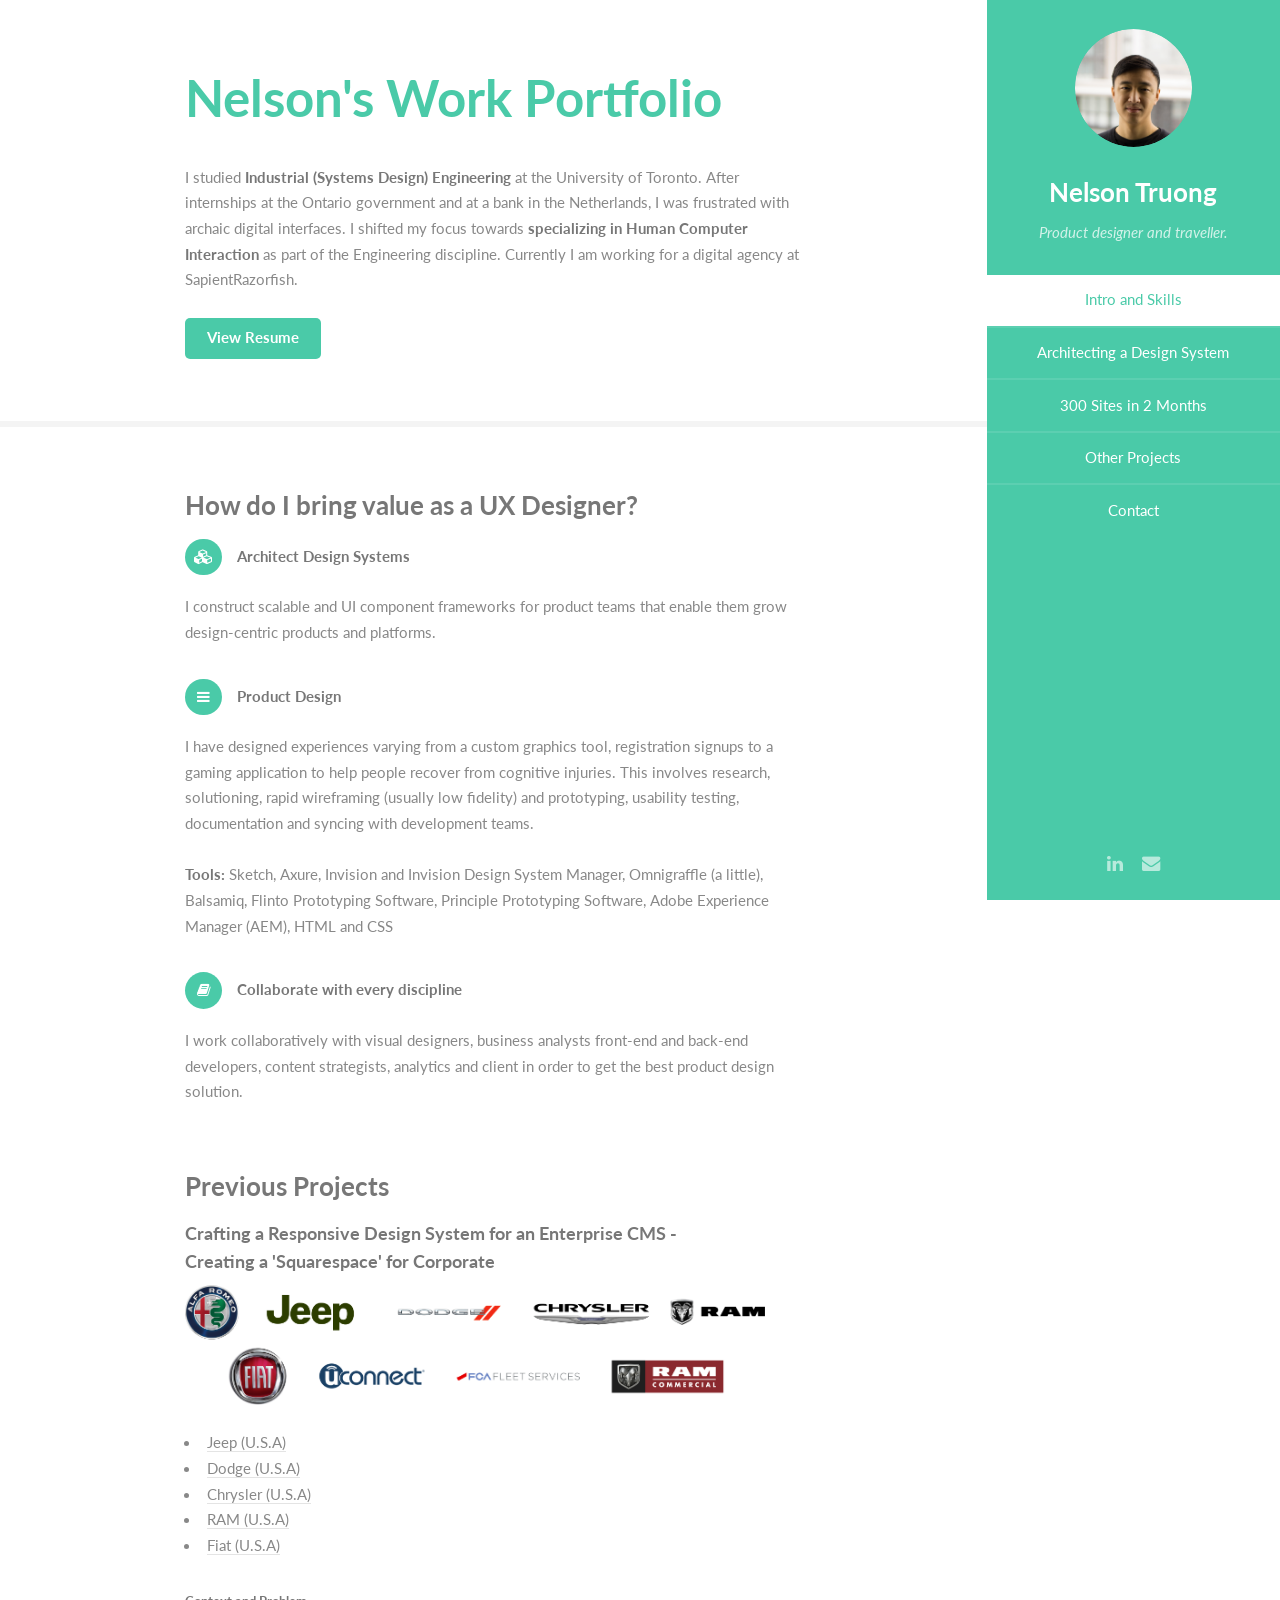
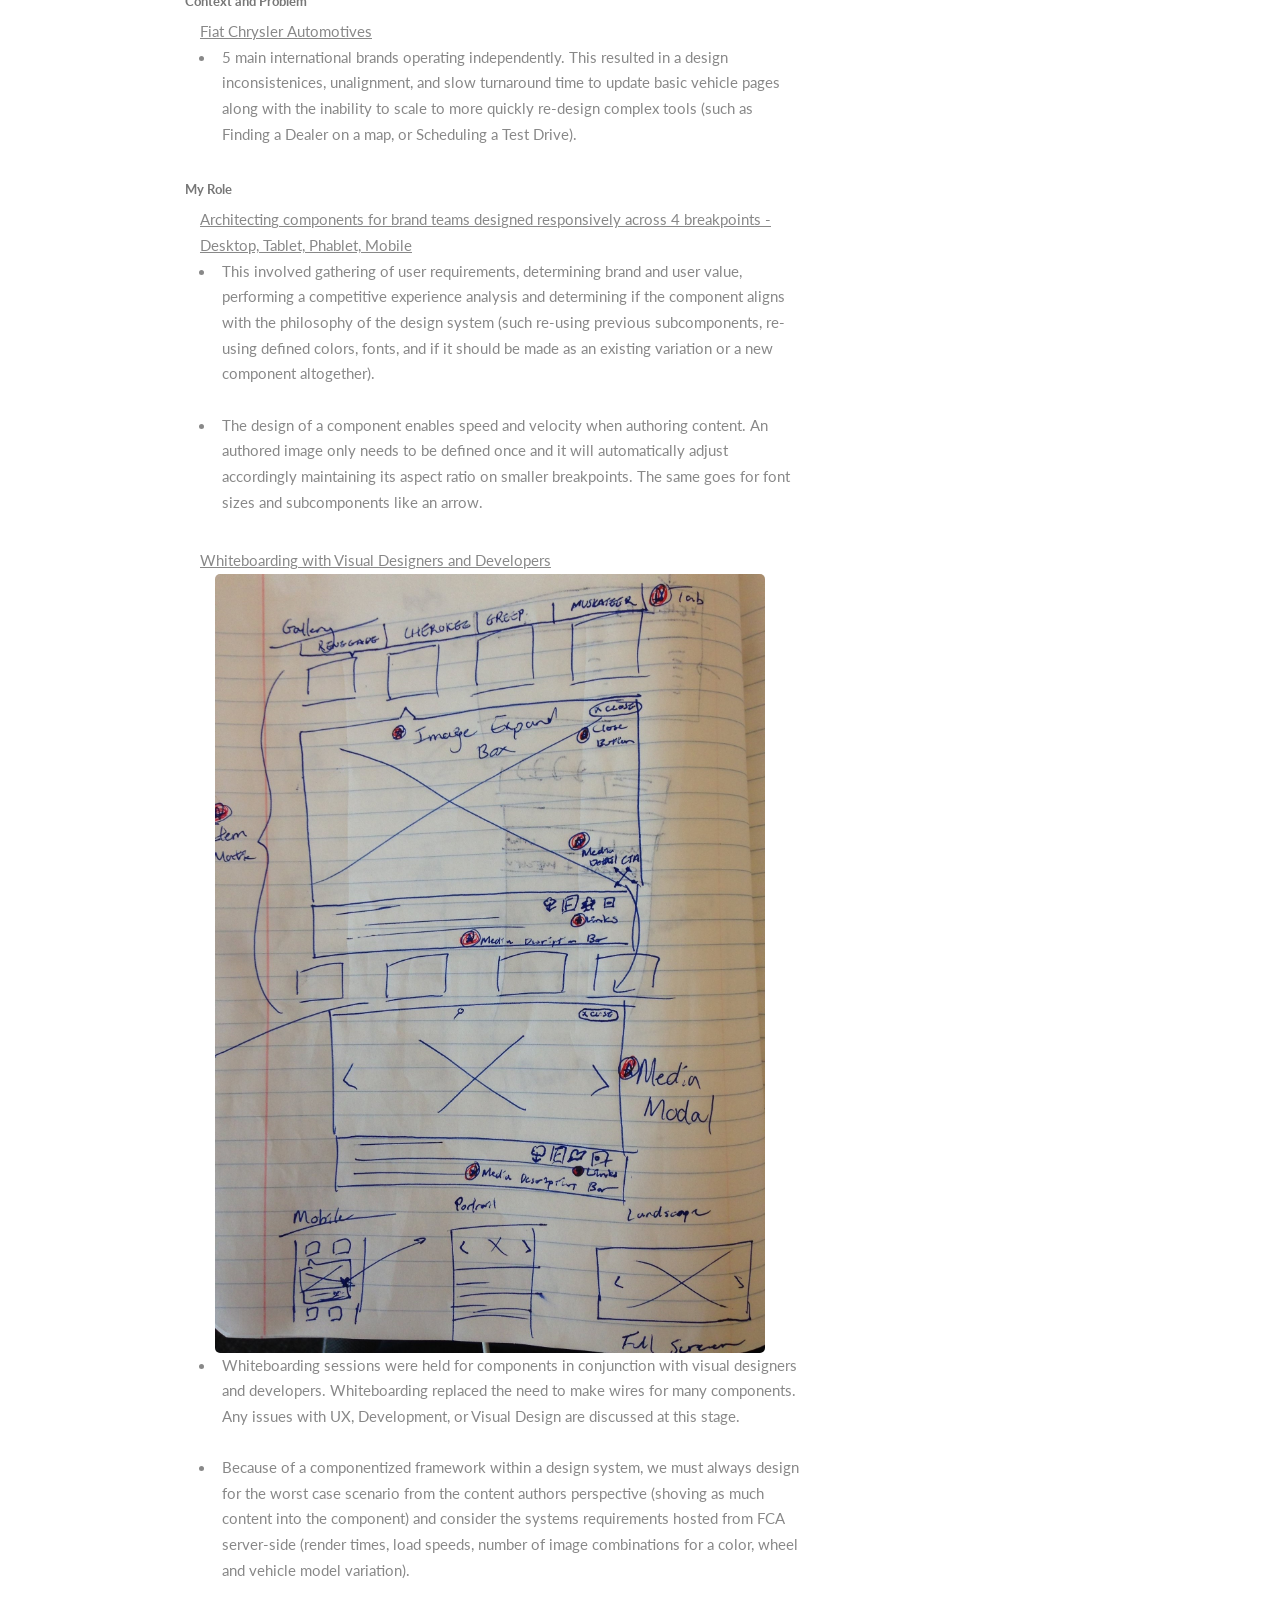
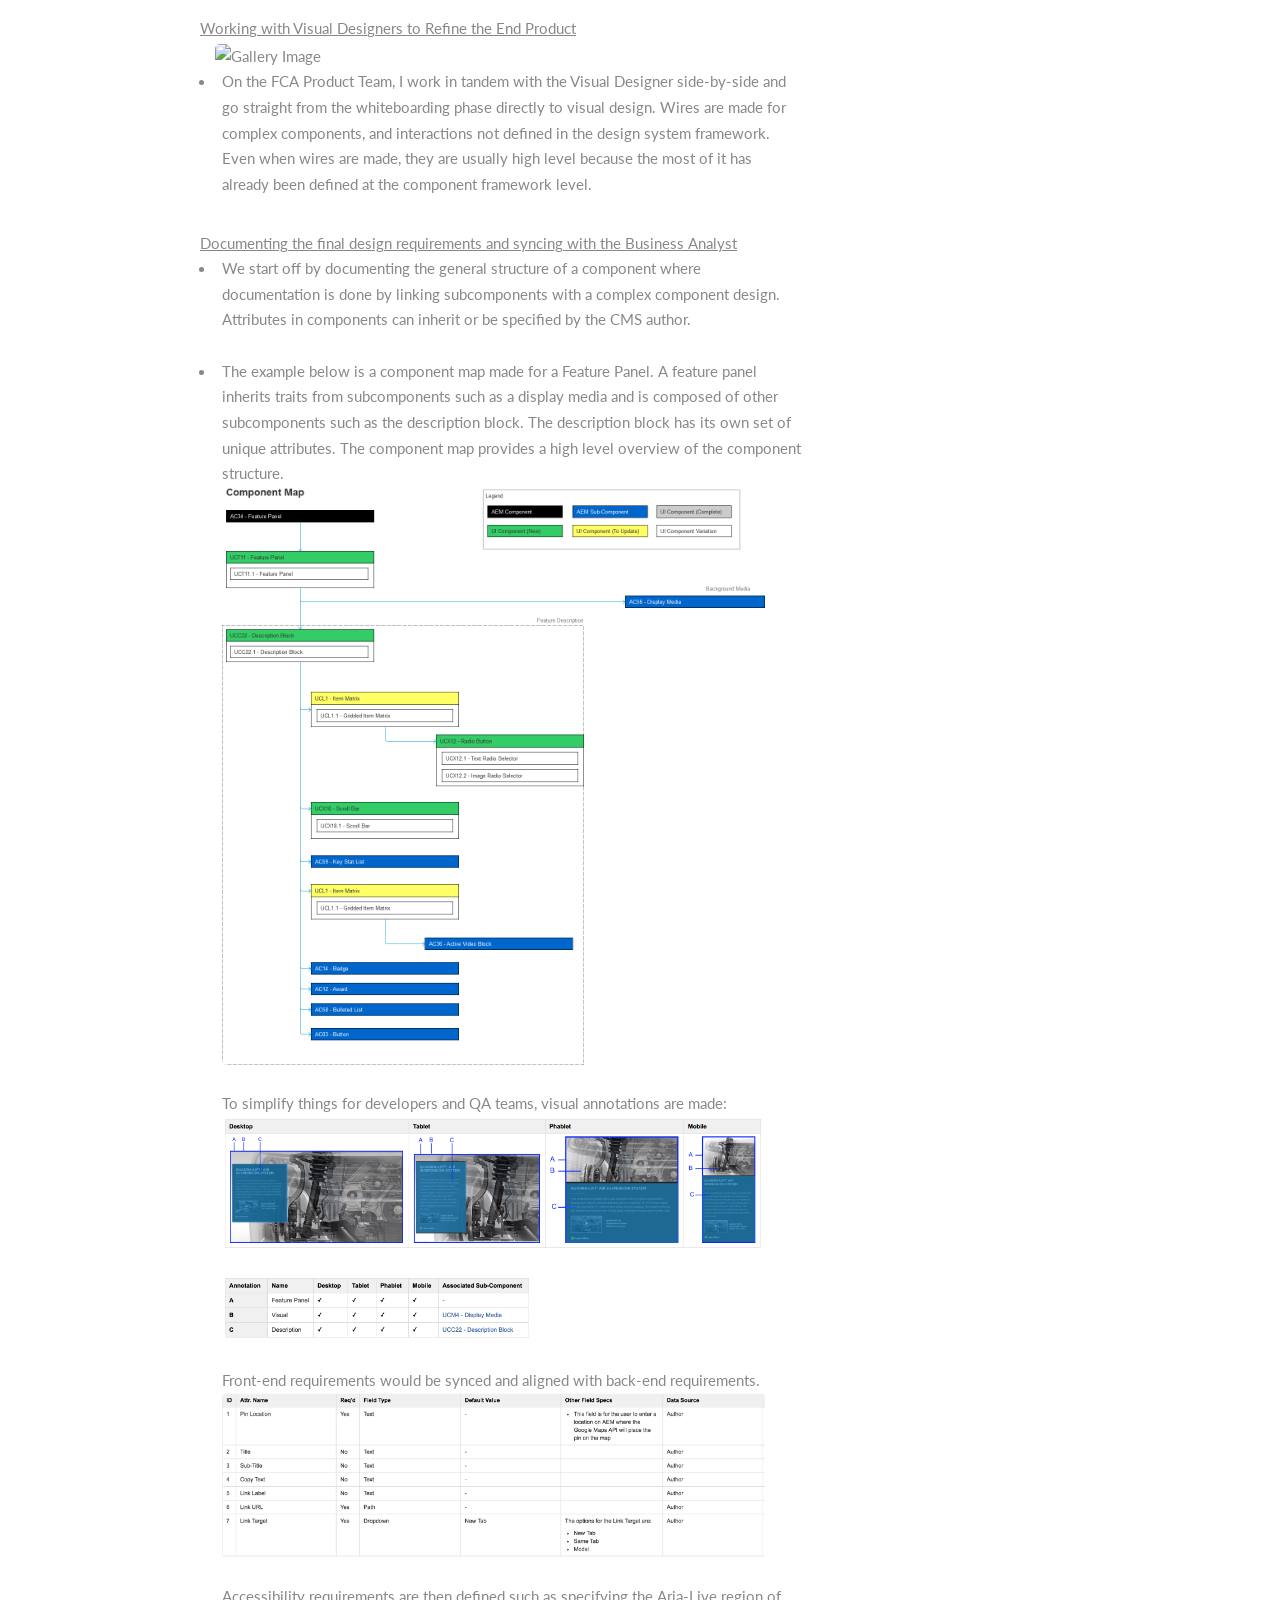
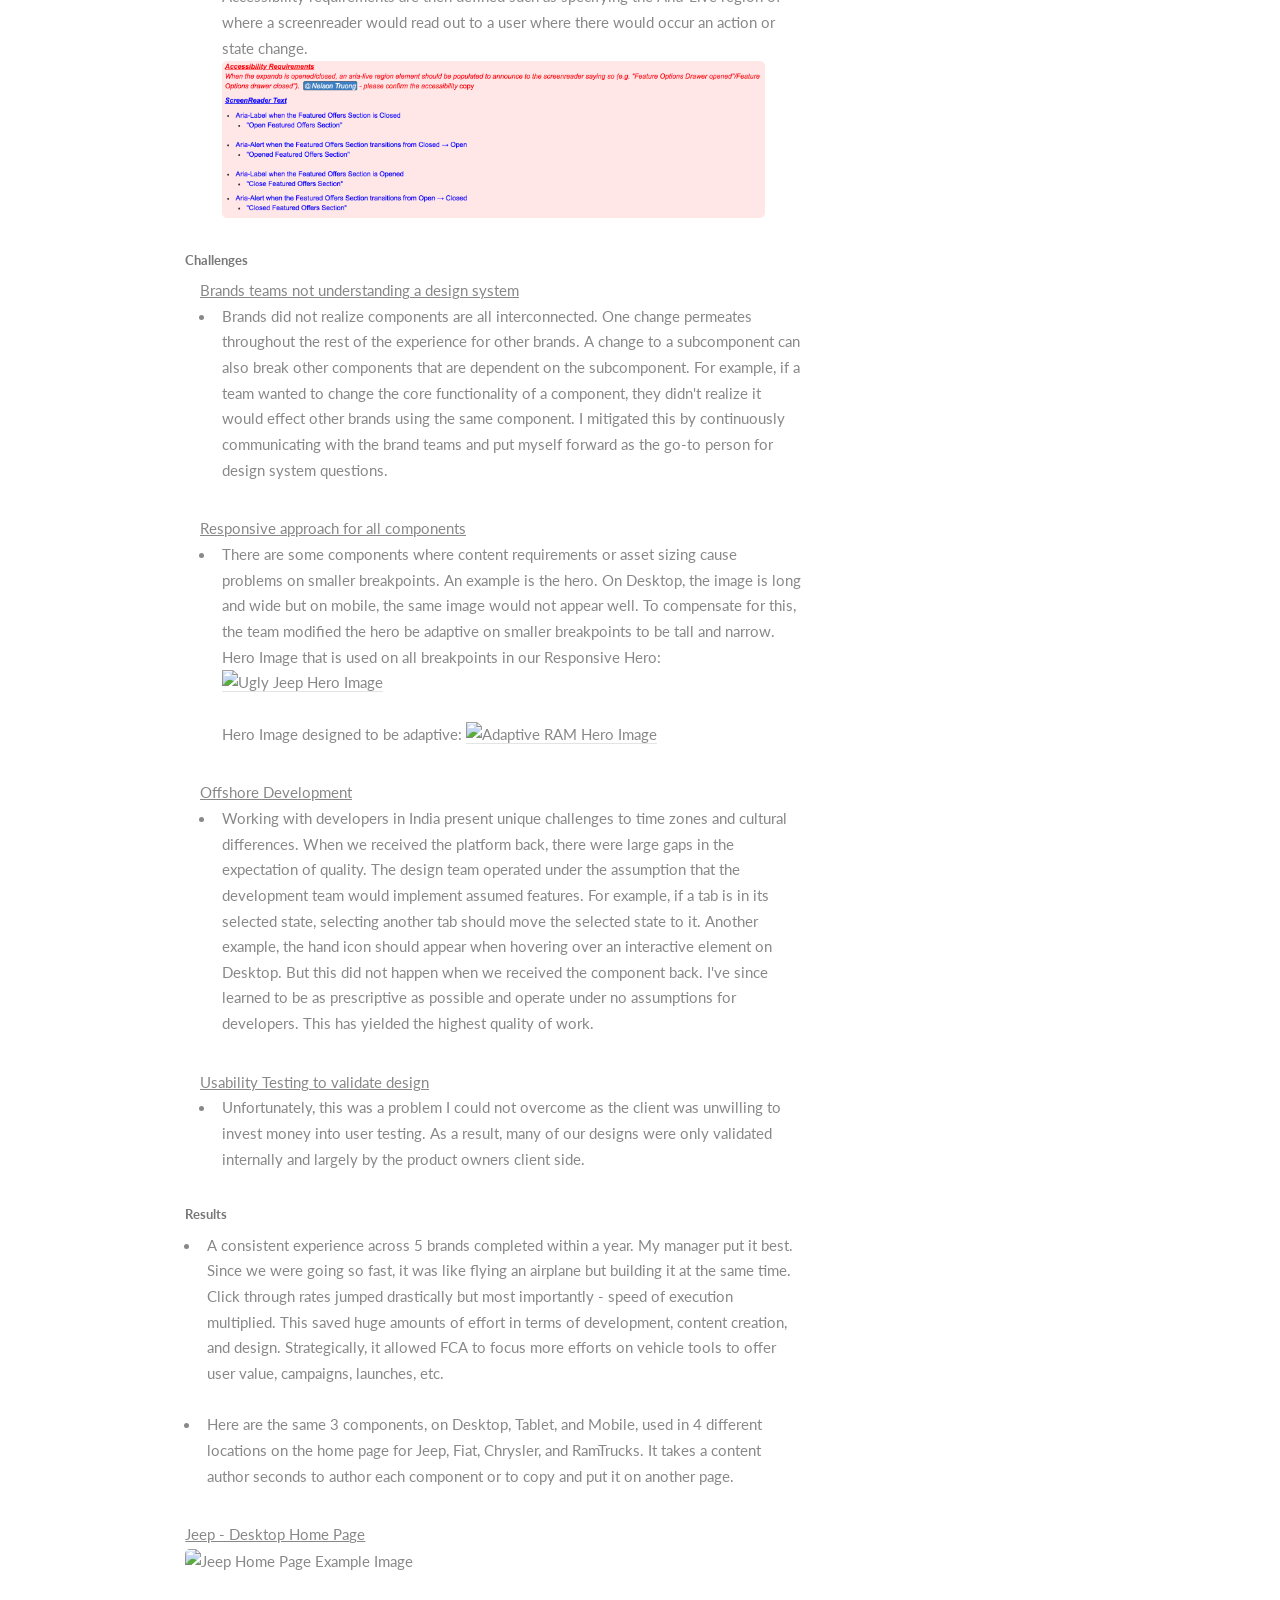
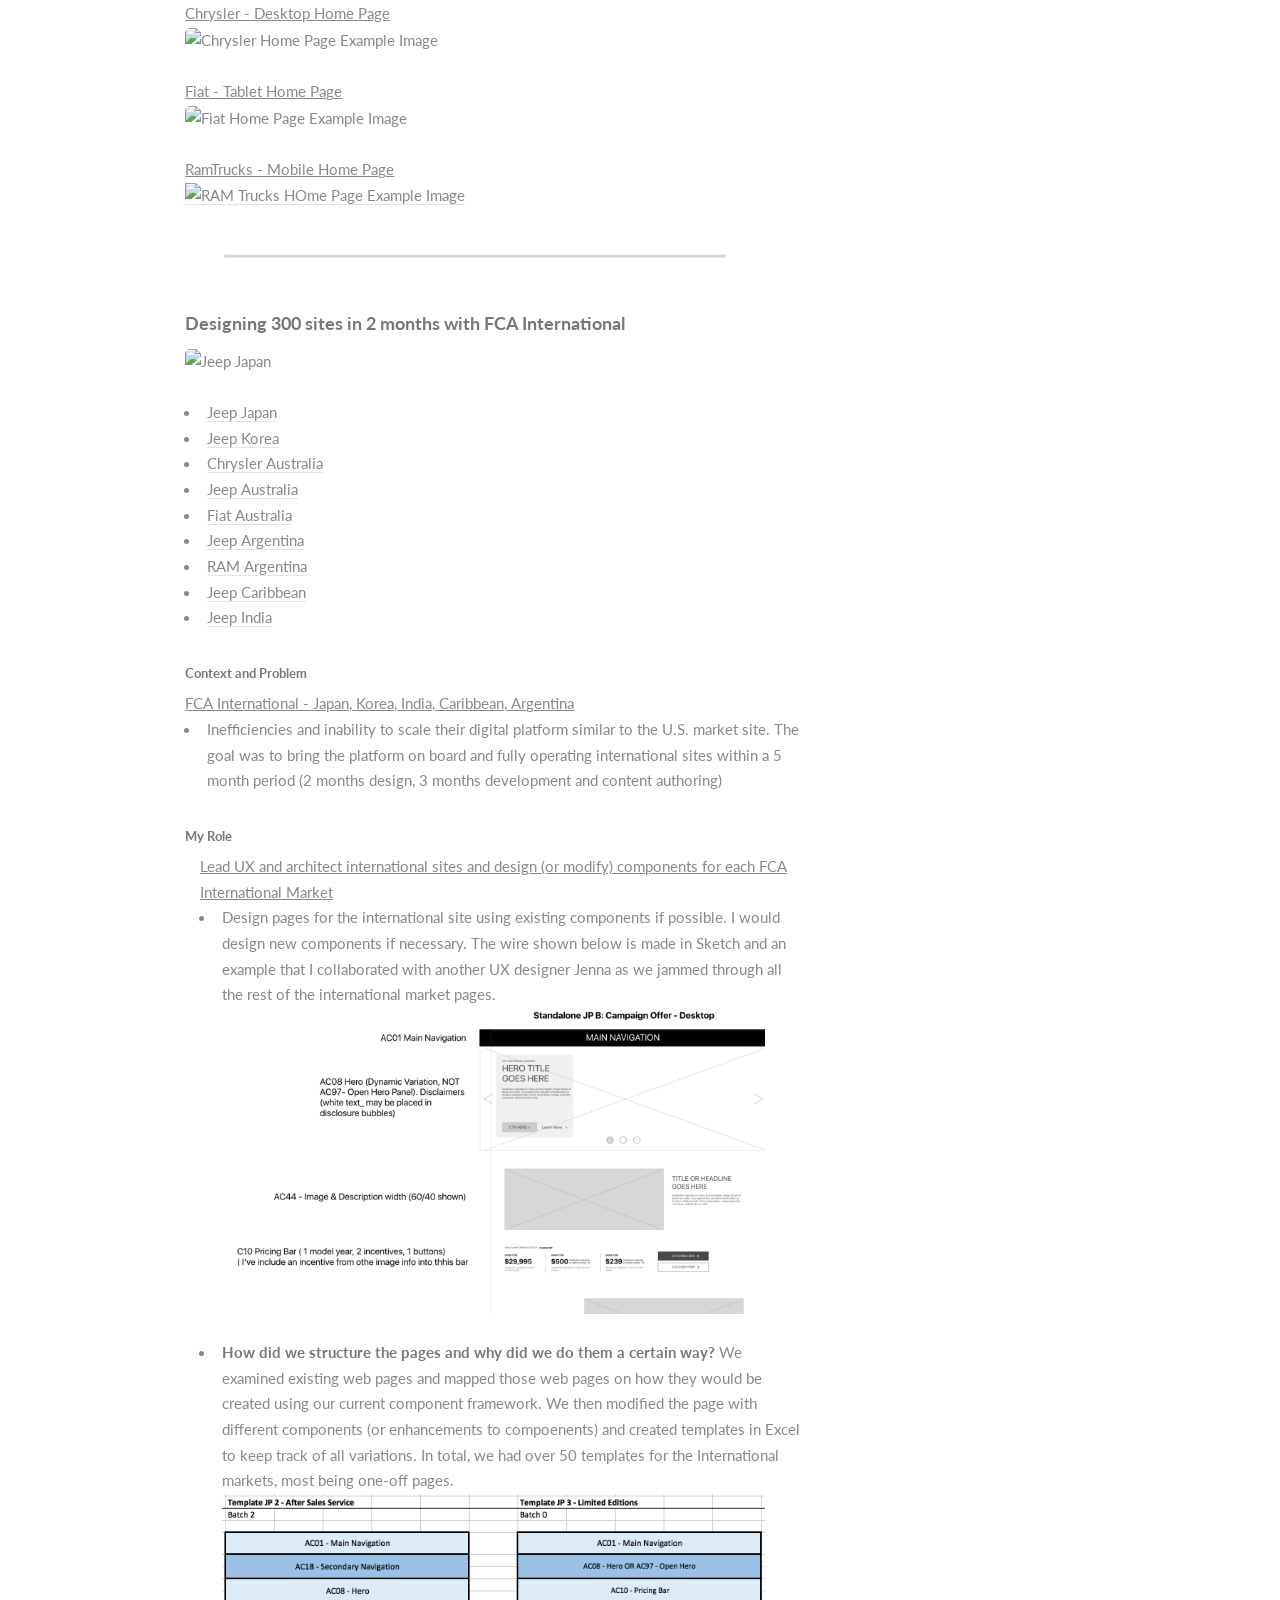
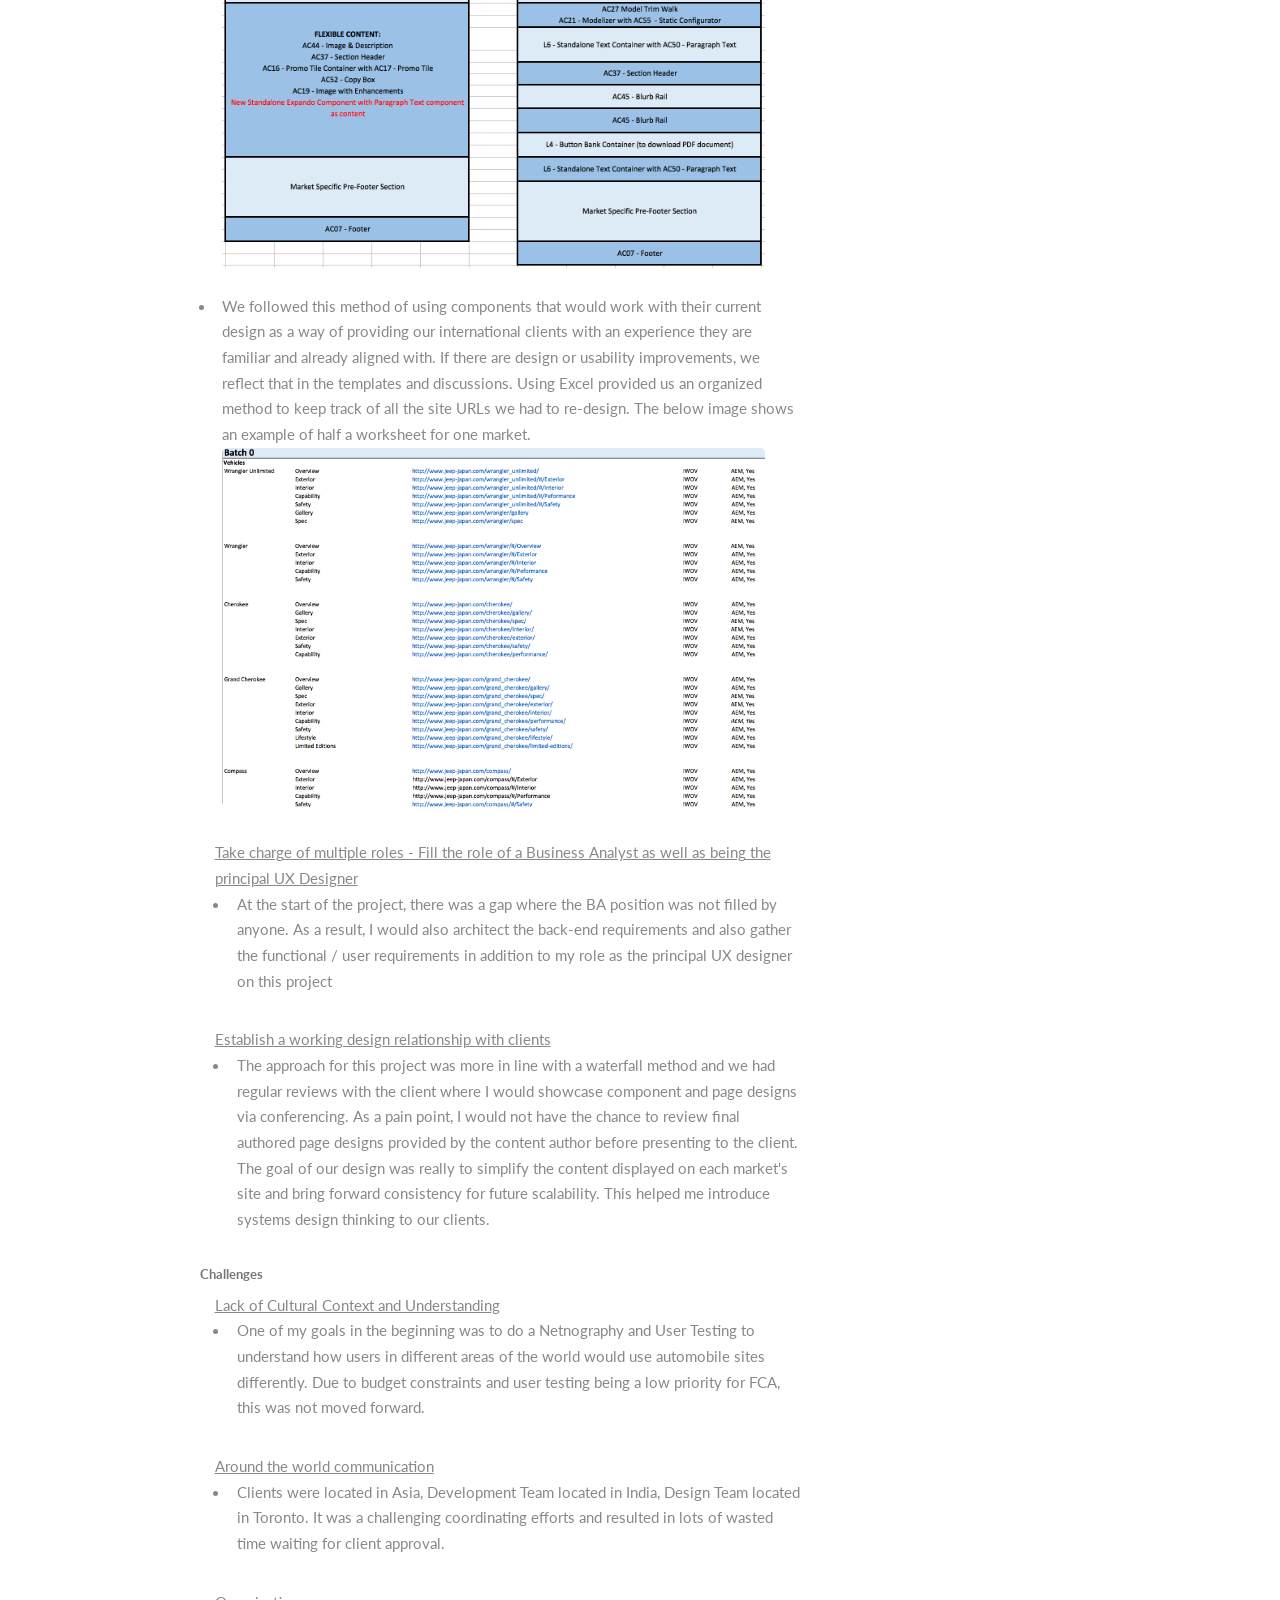
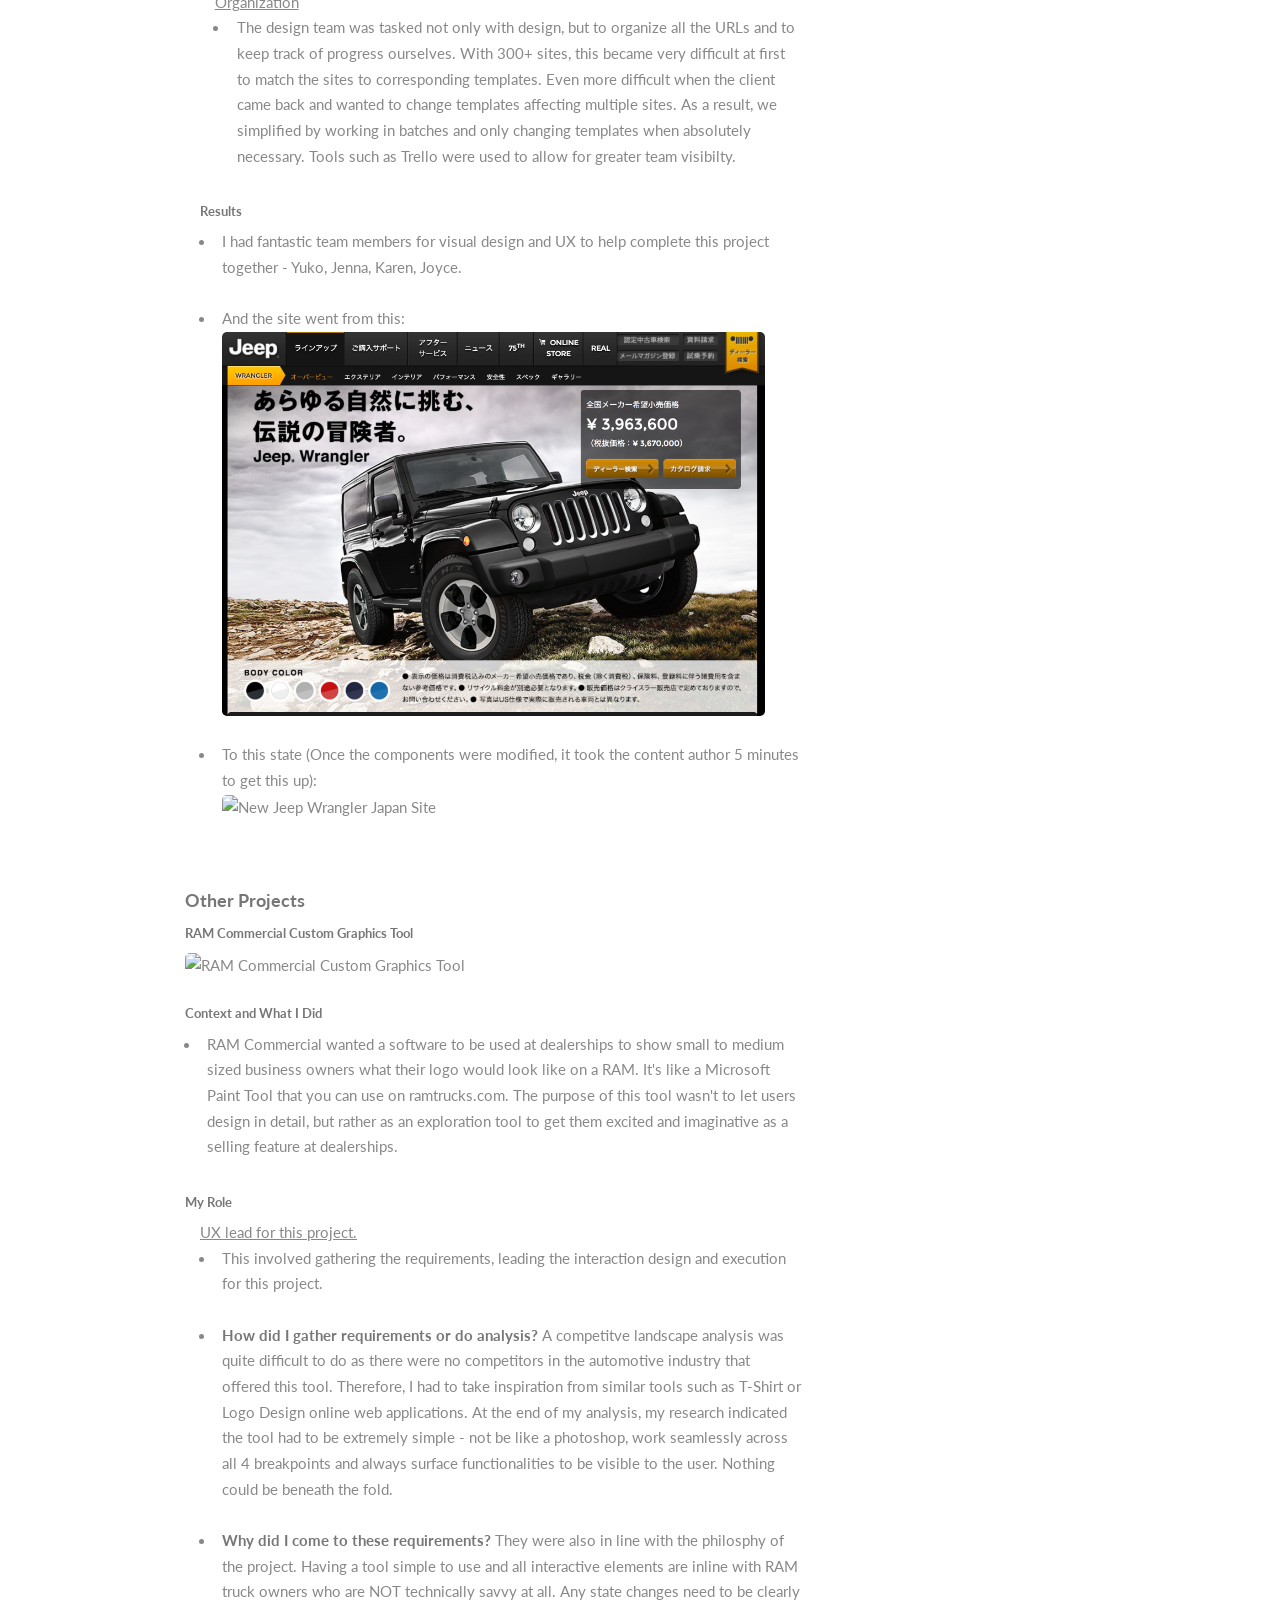
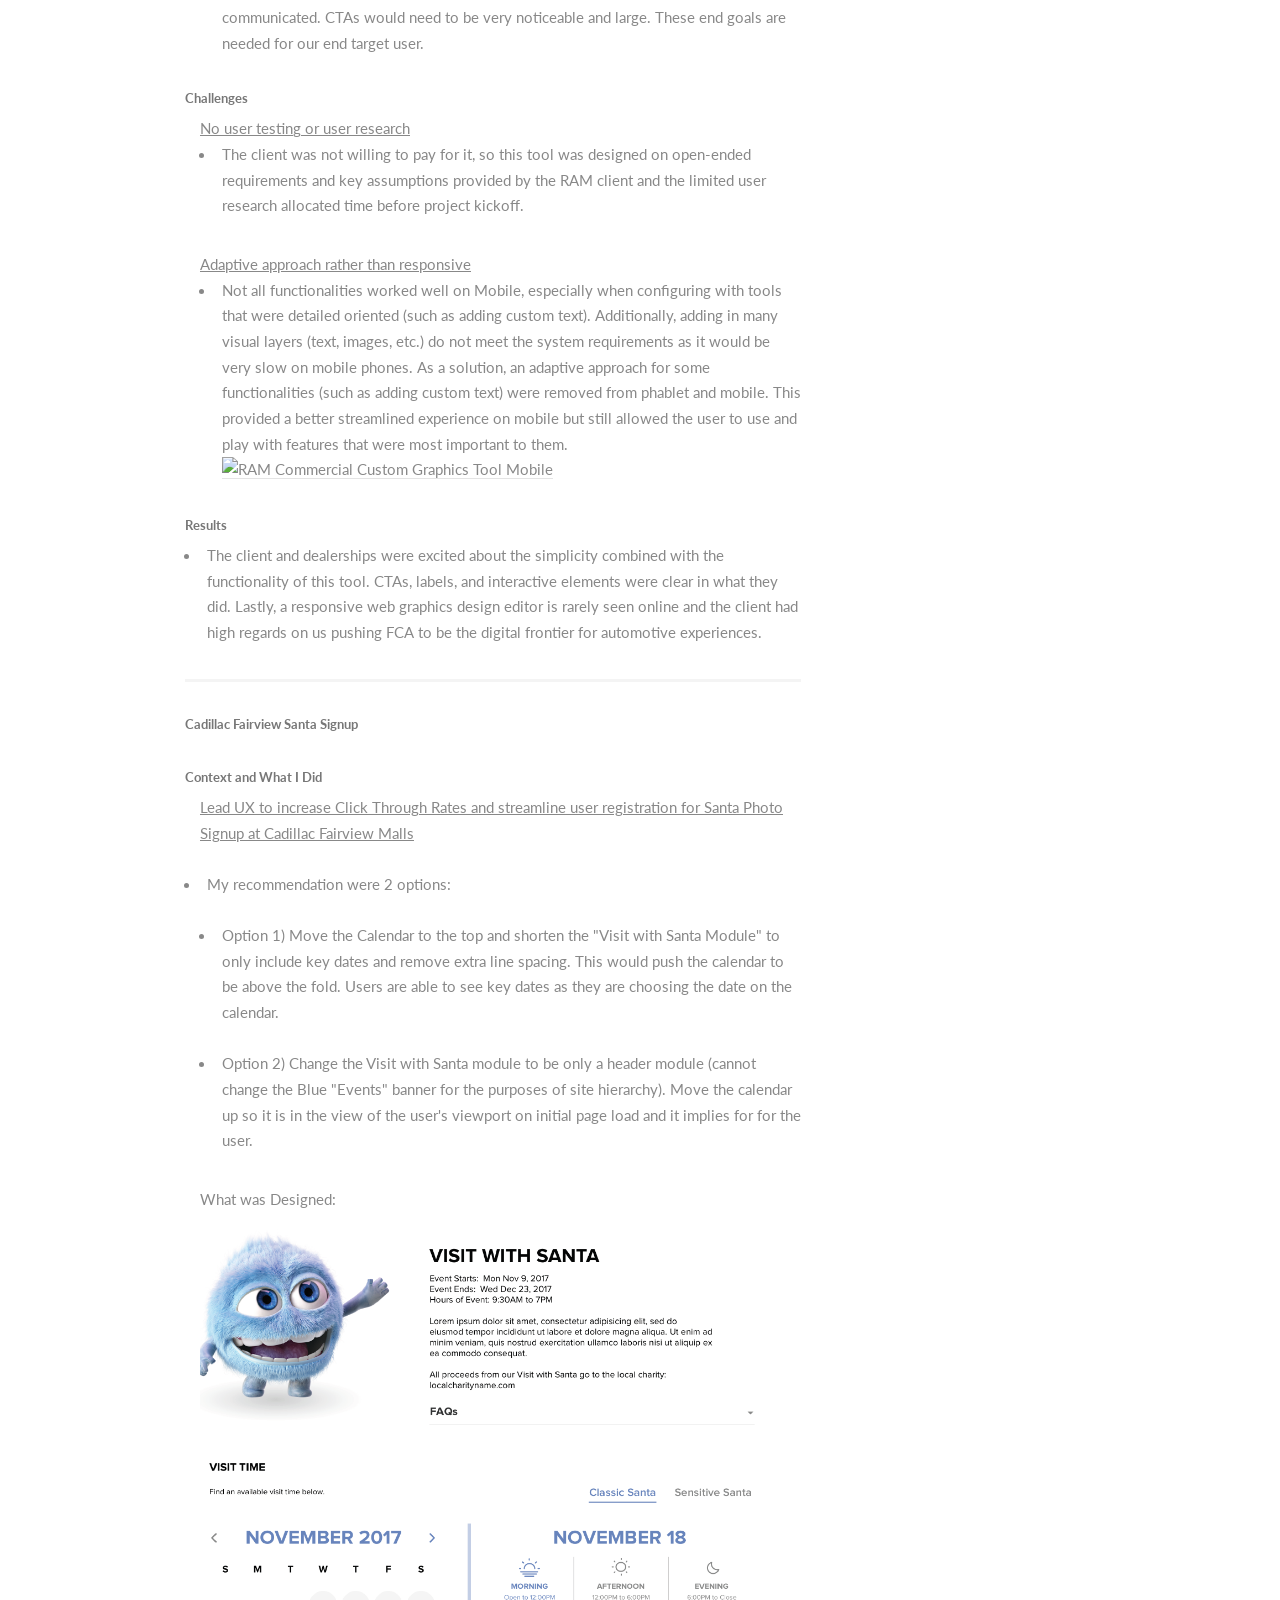
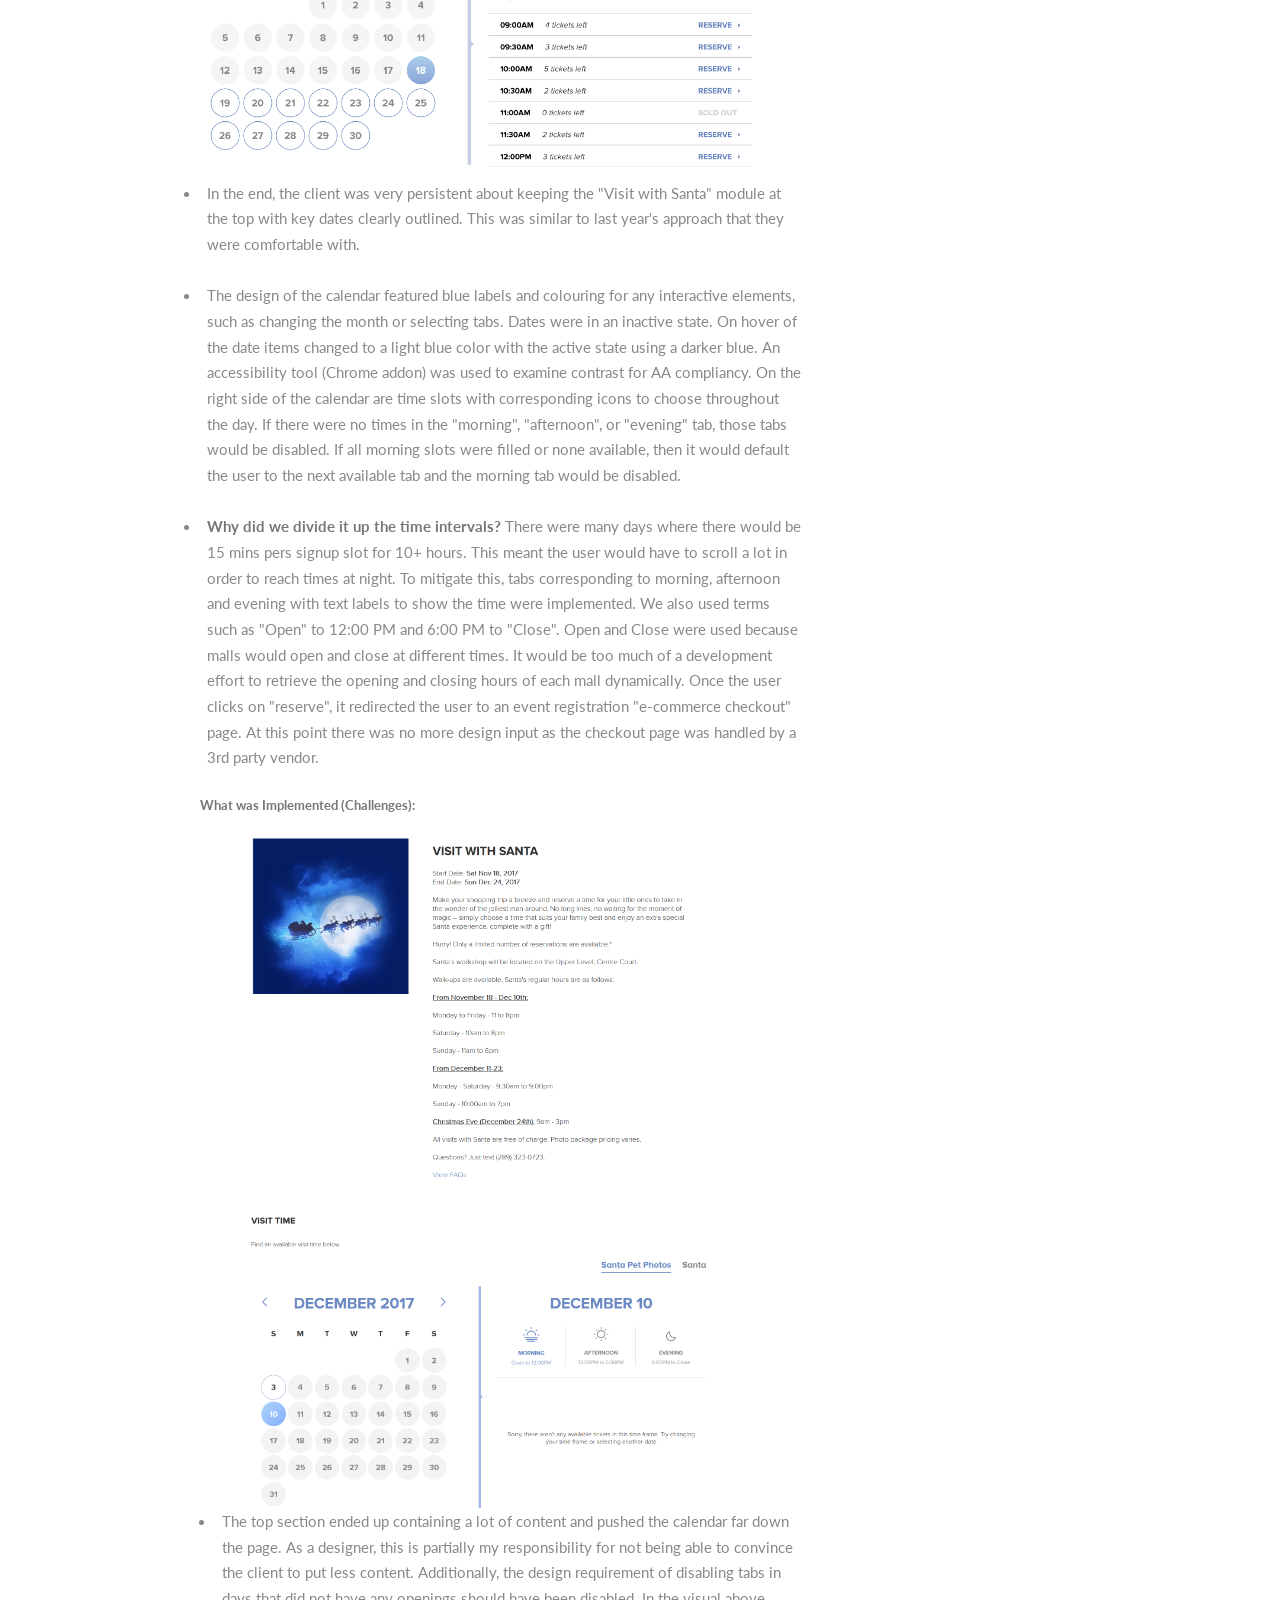
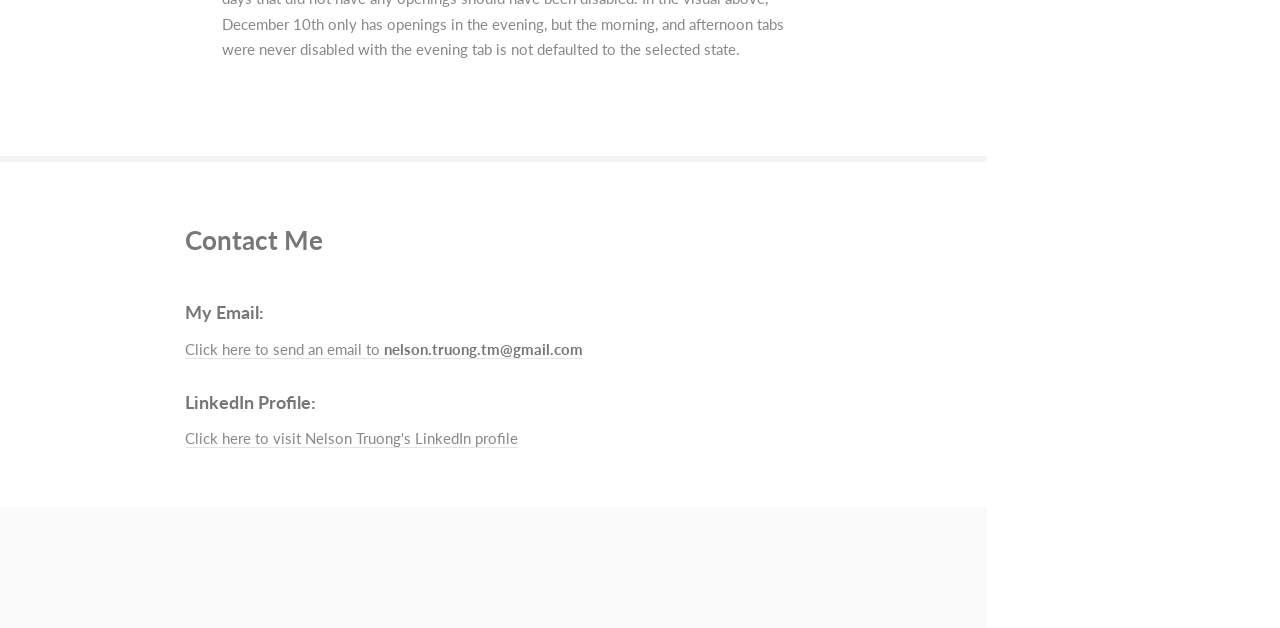
==== index.html @ 700f56d4 "Removed Phone Number" ====
<!DOCTYPE HTML>
<!--
	Read Only by HTML5 UP
	html5up.net | @ajlkn
	Free for personal and commercial use under the CCA 3.0 license (html5up.net/license)
-->
<html>

		<!-- <SCRIPT>
				function passWord() {
				var testV = 1;
				var pass1 = prompt('Please Enter Your Password',' ');
				while (testV < 3) {
				if (!pass1) 
				history.go(-1);
				if (pass1.toLowerCase() == "letmein") {
				alert('You Got it Right!');
				window.open('www.wikihow.com');
				break;
				} 
				testV+=1;
				var pass1 = 
				prompt('Access Denied - Password Incorrect, Please Try Again.','Password');
				}
				if (pass1.toLowerCase()!="password" & testV ==3) 
				history.go(-1);
				return " ";
				} 
				</SCRIPT>
				<CENTER>
				<FORM>
				<input type="button" value="Enter Protected Area" onClick="passWord()">
				</FORM>
				</CENTER> -->

	<head>
		<title>Nelson Truong</title>
		<meta charset="utf-8" />
		<meta name="viewport" content="width=device-width, initial-scale=1" />
		<!--[if lte IE 8]><script src="assets/js/ie/html5shiv.js"></script><![endif]-->
		<link rel="stylesheet" href="assets/css/main.css" />
		<!--[if lte IE 8]><link rel="stylesheet" href="assets/css/ie8.css" /><![endif]-->
	</head>
	<body>
		<!-- Header -->
			<section id="header">
				<header>
					<span class="image avatar"><img src="images/Headshot.png" alt="Headshot" /></span>
					<h1 id="logo"><a href="#">Nelson Truong</a></h1>
					<p>Product designer and traveller.</p>
				</header>
				<nav id="nav">
					<ul>
						<li><a href="#About" class="active">Intro and Skills</a></li>
						<li><a href="#DesignSystem">Architecting a Design System</a></li>
						<li><a href="#International">300 Sites in 2 Months</a></li>
						<li><a href="#Other">Other Projects</a></li>
						<li><a href="#Contact">Contact</a></li>
					</ul>
				</nav>
				<footer>
					<ul class="icons">
						<li><a href="https://www.linkedin.com/in/nelsontruong/" class="icon fa-linkedin"><span class="label">LinkedIn</span></a></li>
						<li><a href="mailto:nelson.truong.tm@gmail.com?Subject=Hello Nelson" class="icon fa-envelope"><span class="label">Email</span></a></li>
						<!-- Need to create an email icon and link it to open email client with my email address
						<li><a href="#" class="icon fa-twitter"><span class="label">Twitter</span></a></li>
						<li><a href="#" class="icon fa-facebook"><span class="label">Facebook</span></a></li>
						<li><a href="#" class="icon fa-instagram"><span class="label">Instagram</span></a></li>
						<li><a href="#" class="icon fa-github"><span class="label">Github</span></a></li>
						<li><a href="#" class="icon fa-envelope"><span class="label">Email</span></a></li> -->
					</ul>
				</footer>
			</section>

		<!-- Wrapper -->
			<div id="wrapper">

				<!-- Main -->
					<div id="main">

						<!-- One -->
							<section id="About">
								<div class="container">
									<header class="major">
										<h2>Nelson's Work Portfolio</h2>
									</header>
									<p>I studied <b>Industrial (Systems Design) Engineering</b> at the University of Toronto.
										After internships at the Ontario government and at a bank in the Netherlands, I was frustrated with archaic digital interfaces. 
										I shifted my focus towards <b>specializing in Human Computer Interaction</b> as part of the Engineering discipline. 
										Currently I am working for a digital agency at SapientRazorfish.
										<br> </br>
										<a href="assets/resume/Nelson Truong Resume.pdf" class="button special" target="_blank">View Resume</a>
									</p>
								</div>
							</section>

						<!-- Two -->
							<section id="Value">
								<div class="container">
									<h3>How do I bring value as a UX Designer?</h3>
									<ul class="feature-icons">
										<li class="fa-cubes"><b>Architect Design Systems</b></li>
											<p>
												I construct scalable and UI component frameworks for product teams
												that enable them grow design-centric products and platforms.
											</p>
										<li class="fa-bars"><b>Product Design</b></li>
											<p>
												I have designed experiences varying from a custom graphics tool, registration signups to a gaming
												application to help people recover from cognitive injuries. 

												This involves research, solutioning, rapid wireframing (usually low fidelity) and prototyping, usability testing,
												documentation and syncing with development teams.

												<br><br>
												<b>Tools:</b> Sketch, Axure, Invision and Invision Design System Manager, Omnigraffle (a little), Balsamiq,
												Flinto Prototyping Software, Principle Prototyping Software, Adobe Experience Manager (AEM), HTML and CSS
											</p>
										<li class="fa-book"><b>Collaborate with every discipline</b></li>
											<p>
													I work collaboratively with visual designers, business analysts front-end and back-end developers, content strategists,
													analytics and client in order to get the best product design solution.
											</p>
									</ul>
								</div>
							</section>

						<!-- Three -->
								<div class="container">
									<section id="DesignSystem">
									<h3>Previous Projects</h3>
									<div class="features">
										<article>
											<div class="container">
												<h4>Crafting a Responsive Design System for an Enterprise CMS - <br> Creating a 'Squarespace' for Corporate</h4>
												<a class="image"><img src="images/Brands.png" alt="FCA Brands" /></a>
												<div class="inner">
														<!-- Talk about the why always, have sections for learning outcomes, problems, 
														first give background how i started the project, etc. -->
													<br>
													<ul>
															<li>
																<a href="https://jeep.com" target="_blank">Jeep (U.S.A)</a><br>
															</li>
															<li>
																<a href="https://dodge.com" target="_blank">Dodge (U.S.A)</a><br>
															</li>
															<li>
																<a href="https://chrysler.com" target="_blank">Chrysler (U.S.A)</a><br>
															</li>
															<li>
																<a href="https://ramtrucks.com" target="_blank">RAM (U.S.A)</a><br>
															</li>
															<li>
																<a href="https://fiatusa.com" target="_blank">Fiat (U.S.A)</a><br>
															</li>
														</ul>
													<h5>Context and Problem</h5>
														<ul>
															<u>Fiat Chrysler Automotives</u>
															<ul>
																<li>5 main international brands operating independently. This
																	resulted in a design inconsistenices, unalignment, and slow turnaround time
																	to update basic vehicle pages along with the inability to scale to more quickly re-design
																	complex tools (such as Finding a Dealer on a map, or Scheduling a Test Drive).
																</li>
															</ul>
														</ul>
													<h5>My Role</h5>
														<ul>
															
															<u>Architecting components for brand teams designed responsively across 4 breakpoints - Desktop, Tablet, Phablet, Mobile</u>
															
															<ul>
																<li>
																	This involved gathering of user requirements, determining brand and user value, performing
																	 a competitive experience analysis and determining if the component aligns with the 
																	 philosophy of the design system (such re-using previous subcomponents, re-using defined colors,
																	 fonts, and if it should be made as an existing variation or a new component altogether).
																</li>
																<br>
																<li>
																	The design of a component enables speed and velocity when authoring content. An authored image 
																	only needs to be defined once and it will automatically adjust accordingly maintaining its aspect
																	ratio on smaller breakpoints. The same goes for font sizes and subcomponents like an arrow.
																</li>
															</ul>
															
															<u>Whiteboarding with Visual Designers and Developers</u>
															
															<ul>
																<a class="image"><img src="images/Gallery_Whiteboard.jpg" alt="Gallery Whiteboard Image" /></a>
																<li>
																	Whiteboarding sessions were held for components in conjunction with visual designers
																	and developers. Whiteboarding replaced the need to make wires for many components. Any issues
																	with UX, Development, or Visual Design are discussed at this stage.
																	<br><br>
																</li>
																<li>
																	Because of a componentized framework within a design system, we must always design for the worst case
																	scenario from the content authors perspective (shoving as much content into the component) and consider
																	the systems requirements hosted from FCA server-side (render times, load speeds, number of image combinations
																	for a color, wheel and vehicle model variation).
																</li>
															</ul>
															
															<u>Working with Visual Designers to Refine the End Product</u>
															
																<ul>
																	<a class="image"><img src="images/Gallery.png" alt="Gallery Image" /></a>
																	<li>
																		On the FCA Product Team, I work in tandem with the Visual Designer side-by-side and
																		go straight from the whiteboarding phase directly to visual design. 
																		Wires are made for complex components, and interactions not defined in the design system framework.
																		Even when wires are made, they are usually high level because the most of it has already been defined
																		at the component framework level.
																	</li>
																</ul>
																
															<u>Documenting the final design requirements and syncing with the Business Analyst</u>
															
																<ul>
																	<li>
																		We start off by documenting the general structure of a component where 
																		documentation is done by linking subcomponents with a complex component design. 
																		Attributes in components can inherit or be specified by the CMS author. 
																	</li>
																	<br>
																	<li>
																		The example below is a component map made for a Feature Panel. A feature panel
																		inherits traits from subcomponents such as a display media and is composed of other
																		subcomponents such as the description block. The description block has its own
																		set of unique attributes. The component map provides a high level overview of the component structure.
																		<a class="image"><img src="images/Component Map.png" alt="Component Map Image" /></a>
																		<br><br>
																		To simplify things for developers and QA teams, visual annotations are made:
																		<a class="image"><img src="images/Feature Panel Annotation.png" alt="Feature Panel Component Image" /></a>
																		<br><br>
																		Front-end requirements would be synced and aligned with back-end requirements.
																		<a class="image"><img src="images/Component Attributes.png" alt="Attributes Image" /></a>
																		<br><br>
																		Accessibility requirements are then defined such as specifying the Aria-Live region of where
																		a screenreader would read out to a user where there would occur an action or state change.
																		<a class="image"><img src="images/Accessibility.png" alt="Accessibility Example Image" /></a>
																	</li>
																</ul>
															</ul>
															<h5>Challenges</h5>
															<ul>
																<u>Brands teams not understanding a design system</u>
																<ul>
																	<li>
																		Brands did not realize components are all interconnected. 
																		One change permeates throughout the rest of the experience for other brands. A change to a
																		subcomponent can also break other components that are dependent on the subcomponent. For example,
																		if a team wanted to change the core functionality of a component, they didn't realize it
																		would effect other brands using the same component. I mitigated this by continuously
																		communicating with the brand teams and put myself forward as the go-to person for design
																		system questions.
																	</li>
																</ul>
																<u>Responsive approach for all components</u>
																<ul>
																	<li>
																		There are some components where content requirements or asset sizing cause problems on smaller breakpoints.

																		An example is the hero. On Desktop, the image is long and wide but on mobile, the same image would not appear well.
																		To compensate for this, the team modified the hero be adaptive on smaller breakpoints to be tall and narrow.
																		<br>
																		Hero Image that is used on all breakpoints in our Responsive Hero:
																		<a><img src="images/Ugly Jeep Hero.png" alt="Ugly Jeep Hero Image" /></a>
																		<br><br>
																		Hero Image designed to be adaptive:
																		<a><img src="images/Adaptive RAM Hero.png" alt="Adaptive RAM Hero Image" /></a>
																	</li>
																</ul>
																	<u>Offshore Development</u>
																<ul>
																	<li>
																		Working with developers in India present unique challenges to time zones and cultural differences. 
																		When we received the platform back, there were large gaps in the expectation of quality. The design team operated 
																		under the assumption that the development team would implement assumed features.
																		For example, if a tab is in its selected state, selecting another tab should move the selected state to it.
																		Another example, the hand icon should appear when hovering over an interactive element on Desktop.
																		But this did not happen when we received the component back.
																		I've since learned to be as prescriptive as possible and operate under no assumptions for developers. This has
																		yielded the highest quality of work.
																	</li>
																</ul>
																	<u>Usability Testing to validate design</u>
																<ul>
																	<li>
																		Unfortunately, this was a problem I could not overcome as the client was unwilling to invest money into user testing.
																		As a result, many of our designs were only validated internally and largely by the product owners client side. 
																	</li>
																</ul>
															</ul>
															<h5>Results</h5>
															<ul>
																<li>
																	A consistent experience across 5 brands completed within a year. My manager put it best. Since we were going
																	so fast, it was like flying an airplane but building it at the same time. Click through rates jumped drastically but most 
																	importantly - speed of execution multiplied. This saved huge amounts of effort in terms of development, content creation, and design. 
																	Strategically, it allowed FCA to focus more efforts on vehicle tools to offer user value, campaigns, launches, etc.
																</li>
																<br>
																<li>
																	Here are the same 3 components, on Desktop, Tablet, and Mobile,
																	used in 4 different locations on the home page for Jeep, Fiat, Chrysler, and RamTrucks.  It takes a content author 
																	seconds to author each component or to copy and put it on another page.
																</li>
															</ul>
															<u>Jeep - Desktop Home Page</u>
															<a class="image"><img src="images/Jeep Home Page.png" alt="Jeep Home Page Example Image" /></a>
															<br><br>
															<u>Chrysler - Desktop Home Page</u>
															<a class="image"><img src="images/Chrysler Home Page.png" alt="Chrysler Home Page Example Image" /></a>
															<br><br>
															<u>Fiat - Tablet Home Page</u>
															<a class="image"><img src="images/Fiat Home Page.png" alt="Fiat Home Page Example Image" /></a>
															<br><br>
															<u>RamTrucks - Mobile Home Page</u>
															<br>
															<a><img src="images/RAM Home Page.png" alt="RAM Trucks HOme Page Example Image" /></a>
															<br><br>
															<a href="#" class="image"><img src="images/Line Breaker.png" alt="" /></a>
												</div>
											</div>
										</article>
									<section id = "International">
										<article>
											<h4>Designing 300 sites in 2 months with FCA International</h4>
											<a class="image"><img src="images/Jeep_Japan.png" alt="Jeep Japan" /></a>
											<div class="inner">
												<br>
												<ul>
														<li>
															<a href="https://jeep-japan.com" target="_blank">Jeep Japan</a><br>
														</li>
														<li>
															<a href="https://jeep.co.kr" target="_blank">Jeep Korea</a><br>
														</li>
														<li>
															<a href="https://chrysler.com.au" target="_blank">Chrysler Australia</a><br>
														</li>
														<li>
															<a href="https://jeep.com.au" target="_blank">Jeep Australia</a><br>
														</li>
														<li>
															<a href="https://fiat.com.au" target="_blank">Fiat Australia</a><br>
														</li>
														<li>
															<a href="https://jeep.com.ar" target="_blank">Jeep Argentina</a><br>
														</li>
														<li>
															<a href="https://ram.com.ar" target="_blank">RAM Argentina</a><br>
														</li>
														<li>
															<a href="https://www.jeep-caribbean.com/" target="_blank">Jeep Caribbean</a><br>
														</li>
														<li>
															<a href="jeep-india.com">Jeep India</a><br>
														</li>
													</ul>
												<h5>Context and Problem</h5>
												<u>FCA International - Japan, Korea, India, Caribbean, Argentina</u>
													<ul>
														<li>
															Inefficiencies and inability to scale their digital platform similar to the U.S.
															market site. The goal was to bring the platform on board and fully operating international
															sites within a 5 month period (2 months design, 3 months development and content authoring)
														</li>
													</ul>
												<h5>My Role</h5>
												<ul>
													<u>Lead UX and architect international sites and design (or modify) components for each 
														FCA International Market</u>
													<ul>
														<li>
															Design pages for the international site using existing components if possible. I would design 
															new components if necessary. The wire shown below is made in Sketch and an example that I collaborated with another UX
															designer Jenna as we jammed through all the rest of the international market pages.
														</li>
														<a class="image"><img src="images/Jeep Japan Wire Example.png" alt="Jeep Japan Wire" /></a>
														<br><br>
														<li>
															<b>How did we structure the pages and why did we do them a certain way?</b>
															We examined existing web pages and mapped those web pages on how they would be created 
															using our current component framework. We then modified the page with different components
															(or enhancements to compoenents) and created templates in Excel to keep track of all variations.
															In total, we had over 50 templates for the International markets, most being one-off pages.
															<a class="image"><img src="images/International Templates.png" alt="Templating Image" /></a>
															<br><br>
														</li>
														<li>
															We followed this method of using components that would work with their current design
															as a way of providing our international clients with an experience they
															are familiar and already aligned with. If there are design or usability improvements, we reflect
															that in the templates and discussions. Using Excel provided us an organized method to keep track of 
															all the site URLs we had to re-design. The below image shows an example of half a worksheet for one
															market.
															<a class="image"><img src="images/Jeep Japan Excel.png" alt="Jeep Japan Excel Document" /></a>
														</li>
													</ul>
												<ul>
													<u>Take charge of multiple roles - Fill the role of a Business Analyst as well as being the principal UX Designer</u>
													<ul>	
														<li>
															At the start of the project, there was a gap where the BA position was not filled by anyone. 
															As a result, I would also architect the back-end requirements and also gather the functional /
															user requirements in addition to my role as the principal UX designer on this project
														</li>
													</ul>
												</ul>
												<ul>
													<u>Establish a working design relationship with clients</u>
													<ul>
														<li>
															The approach for this project was more in line with a waterfall method and
															we had regular reviews with the client where I would showcase component and page designs via conferencing.
															As a pain point, I would not have the chance to review final authored page designs
															provided by the content author before presenting to the client. The goal of our design was really to simplify
															the content displayed on each market's site and bring forward consistency for future scalability. This helped
															me introduce systems design thinking to our clients.
														</li>
													</ul>
												</ul>
												<h5>Challenges</h5>
												<ul>
													<u>Lack of Cultural Context and Understanding</u>
												<ul>
												<li>
													One of my goals in the beginning was to do a Netnography and User Testing to understand
													how users in different areas of the world would use automobile sites differently. Due to budget constraints
													and user testing being a low priority for FCA, this was not moved forward.
												</li>
												</ul>
													<u>Around the world communication</u>
												<ul>
													<li>
														Clients were located in Asia, Development Team located in India, Design Team located in Toronto.
														It was a challenging coordinating efforts and resulted in lots of wasted time waiting for client
														approval.
													</li>
												</ul>
												<u>Organization</u>
													<ul>
														<li>
															The design team was tasked not only with design, but to organize all the URLs and to keep track of 
															progress ourselves. With 300+ sites, this became very difficult at first to match the sites to 
															corresponding templates. Even more difficult when the client came back and wanted to change templates
															affecting multiple sites. As a result, we simplified by working in batches and only changing templates
															when absolutely necessary. Tools such as Trello were used to allow for greater team visibilty.
														</li>
													</ul>
												</ul>												
												<h5>Results</h5>
												<ul>
													<li>
														I had fantastic team members for visual design and UX to help complete this project together - Yuko, Jenna, Karen, Joyce. <br>
													</li>
													<br>
													<li>
														And the site went from this:
														<a class="image"><img src="images/Old Jeep Wrangler.png" alt="Old Jeep Wrangler Japan Site" /></a>
													</li>
													<br>
													<li>
														To this state (Once the components were modified, it took the content author 5 minutes to get this up):
														<a class="image"><img src="images/New Jeep Wrangler.png" alt="New Jeep Wrangler Japan Site" /></a>
													</li>
												</ul>
											</div>
										</article>
									</section>
									<section id = "Other">
										<article>
											<h4>Other Projects</h4>
											<div class="inner">
												<h5>RAM Commercial Custom Graphics Tool</h5>
												<a class="image"><img src="images/Logoizer.png" alt="RAM Commercial Custom Graphics Tool" /></a>
												<div class="inner">
													<br>
													<h5>Context and What I Did</h5>
													<ul>
														<li>
															RAM Commercial wanted a software to be used at dealerships to show small to medium sized
															business owners what their logo would look like on a RAM. It's like a Microsoft Paint
															Tool that you can use on ramtrucks.com. The purpose of this tool wasn't to let users design
															in detail, but rather as an exploration tool to get
															them excited and imaginative as a selling feature at dealerships.
														</li>
													</ul>
												<h5>My Role</h5>	
													<ul>
														<u>UX lead for this project.</u> 
														<ul>
															<li>
																This involved gathering the requirements, leading the interaction
																design and execution for this project.
															</li>
															<br>
															<li>
																<b>How did I gather requirements or do analysis?</b> A competitve landscape analysis was 
																quite difficult to do as there were no competitors in the automotive industry that offered
																this tool. Therefore, I had to take inspiration from similar tools such as T-Shirt or Logo 
																Design online web applications. At the end of my analysis, my research indicated the tool had
																to be extremely simple - not be like a photoshop, work seamlessly across all 4 breakpoints 
																and always surface functionalities to be visible to the user. Nothing could be beneath the fold.
															</li>
															<br>
															<li>
																<b>Why did I come to these requirements?</b> They were also in line with the philosphy of the project.
																Having a tool simple to use and all interactive elements are inline with RAM truck owners who are 
																NOT technically savvy at all. Any state changes need to be clearly communicated. CTAs would need to be
																very noticeable and large. These end goals are needed for our end target user. 
															</li>
														</ul>
													</ul>
												<h5>Challenges</h5>
													<ul>
														<u>No user testing or user research</u>
															<ul>
																<li>The client was not willing to pay for it, so this tool was
																designed on open-ended requirements and key assumptions provided by the RAM client and 
																the limited user research allocated time before project kickoff.
																</li>
															</ul>
													</ul>
													<ul>
														<u>Adaptive approach rather than responsive</u>
														<ul>
															<li>
																Not all functionalities worked well on Mobile, especially when configuring with tools that were
																detailed oriented (such as adding custom text). Additionally, adding in many visual layers (text, images, etc.)
																do not meet the system requirements as it would be very slow on mobile phones. As a solution, an adaptive approach
																for some functionalities (such as adding custom text) were removed from phablet and mobile. This provided
																a better streamlined experience on mobile but still allowed the user to use and play with features that were most 
																important to them.
																<br>
																<a><img src="images/Logoizer Mobile.png" alt="RAM Commercial Custom Graphics Tool Mobile"/></a>
															</li>
														</ul>
													</ul>
												<h5>Results</h5>
													<ul>
														<li>
															The client and dealerships were excited about the simplicity combined with the functionality of this tool.
															CTAs, labels, and interactive elements were clear in what they did. Lastly, a responsive web graphics
															design editor is rarely seen online and the client had high regards on us pushing FCA to be the digital frontier 
															for automotive experiences.
														</li>
													</ul>
											</div>
										</article>
										<article>
												<h5>Cadillac Fairview Santa Signup</h5>
												<br>
													<h5>Context and What I Did</h5>
													<ul>
														<u>Lead UX to increase Click Through Rates and streamline user registration for Santa Photo Signup
														at Cadillac Fairview Malls</u> <br><br>
														<li>
															My recommendation were 2 options:
														</li>
														<br>
														<ul>
															<li>
																Option 1) Move the Calendar to the top and shorten the "Visit with Santa Module" to only include key dates and
																remove extra line spacing. This would push the calendar to be above the fold. Users are able to see key dates 
																as they are choosing the date on the calendar. 
															</li>
															<br>
															<li>
																Option 2) Change the Visit with Santa module to be only a header module (cannot change the Blue "Events" banner for the purposes
																of site hierarchy). Move the calendar up so it is in the view of the user's viewport on initial page load and it implies for for the user.
															</li>
														</ul>
														What was Designed:
														<a class="image"><img src="images/Designed_Santa_Signup.png" alt="Designed Santa Signup Calendar" /></a>
														<br>

														<li>
															In the end, the client was very persistent about keeping the "Visit with Santa" module at
															the top with key dates clearly outlined. This was similar to last year's approach that they were comfortable with. 
														</li>
														<br>
														<li>
															The design of the calendar featured blue labels and colouring for any interactive elements, such as changing
															the month or selecting tabs. Dates were in an inactive state. On hover of the date items changed to a light blue color
															with the active state using a darker blue. An accessibility tool (Chrome addon) was used to examine contrast for
															AA compliancy. On the right side of the calendar are time slots with corresponding icons to choose throughout the day. 
															If there were no times in the "morning", "afternoon", or "evening" tab, those tabs would be disabled. If all morning
															slots were filled or none available, then it would default the user to the next available tab and the morning tab would be 
															disabled.
														</li>
														<br>
														<li>
															<b>Why did we divide it up the time intervals?</b> There were many days where there would be 15 mins pers signup slot for 10+ hours.
															This meant the user would have to scroll a lot in order to reach times at night. To mitigate this, tabs corresponding to morning, afternoon
															and evening with text labels to show the time were implemented. We also used terms such as "Open" to 12:00 PM and 
															6:00 PM to "Close". Open and Close were used because malls would open and close at different times. It would be too
															much of a development effort to retrieve the opening and closing hours of each mall dynamically.
															Once the user clicks on "reserve", it redirected the user to an event registration "e-commerce checkout" page. At this point
															there was no more design input as the checkout page was handled by a 3rd party vendor.
														<br>
														</li>
														<br>
														<h5>
															What was Implemented (Challenges):
														</h5>
														<a class="image"><img src="images/Santa_Signup.png" alt="Santa Signup Calendar" /></a>
														<br>
														<ul>
															<li>
																The top section ended up containing a lot of content and pushed the calendar far down the page. As a designer, this is partially my 
																responsibility for not being able to convince the client to put less content. Additionally, the design requirement of disabling tabs in days
																that did not have any openings should have been disabled. In the visual above, December 10th only has openings in the 
																evening, but the morning, and afternoon tabs were never disabled with the evening tab is not defaulted to the 
																selected state.
															</li>
														</ul>
														<div class="inner">
														<br>
													</ul>
										</article>
									</section>
									</div>
								</div>
							</section>

						<!-- Four -->
							<section id="Contact">
								<div class="container">
									<h3>Contact Me</h3>
									<br>
									<h4> My Email: </h4> <a href="mailto:nelson.truong.tm@gmail.com?Subject=Hello Nelson" target="_top">Click here to send an email to <b>nelson.truong.tm@gmail.com</b></a> <br><br>
									<h4> LinkedIn Profile: </h4> <a href="https://www.linkedin.com/in/nelsontruong/">Click here to visit Nelson Truong's LinkedIn profile</a><br><br>
									<!-- <p>Integer eu ante ornare amet commetus vestibulum blandit integer in curae ac faucibus integer non. Adipiscing cubilia elementum integer. Integer eu ante ornare amet commetus.</p>
									<form method="post" action="#">
										<div class="row uniform">
											<div class="6u 12u(xsmall)"><input type="text" name="name" id="name" placeholder="Name" /></div>
											<div class="6u 12u(xsmall)"><input type="email" name="email" id="email" placeholder="Email" /></div>
										</div>
										<div class="row uniform">
											<div class="12u"><input type="text" name="subject" id="subject" placeholder="Subject" /></div>
										</div>
										<div class="row uniform">
											<div class="12u"><textarea name="message" id="message" placeholder="Message" rows="6"></textarea></div>
										</div>
										<div class="row uniform">
											<div class="12u">
												<ul class="actions">
													<li><input type="submit" class="special" value="Send Message" /></li>
													<li><input type="reset" value="Reset Form" /></li>
												</ul>
											</div>
										</div>
									</form> -->
								</div>
							</section>

						<!-- Five -->
						<!--
							<section id="five">
								<div class="container">
									<h3>Elements</h3>

									<section>
										<h4>Text</h4>
										<p>This is <b>bold</b> and this is <strong>strong</strong>. This is <i>italic</i> and this is <em>emphasized</em>.
										This is <sup>superscript</sup> text and this is <sub>subscript</sub> text.
										This is <u>underlined</u> and this is code: <code>for (;;) { ... }</code>. Finally, <a href="#">this is a link</a>.</p>
										<hr />
										<header>
											<h4>Heading with a Subtitle</h4>
											<p>Lorem ipsum dolor sit amet nullam id egestas urna aliquam</p>
										</header>
										<p>Nunc lacinia ante nunc ac lobortis. Interdum adipiscing gravida odio porttitor sem non mi integer non faucibus ornare mi ut ante amet placerat aliquet. Volutpat eu sed ante lacinia sapien lorem accumsan varius montes viverra nibh in adipiscing blandit tempus accumsan.</p>
										<header>
											<h5>Heading with a Subtitle</h5>
											<p>Lorem ipsum dolor sit amet nullam id egestas urna aliquam</p>
										</header>
										<p>Nunc lacinia ante nunc ac lobortis. Interdum adipiscing gravida odio porttitor sem non mi integer non faucibus ornare mi ut ante amet placerat aliquet. Volutpat eu sed ante lacinia sapien lorem accumsan varius montes viverra nibh in adipiscing blandit tempus accumsan.</p>
										<hr />
										<h2>Heading Level 2</h2>
										<h3>Heading Level 3</h3>
										<h4>Heading Level 4</h4>
										<h5>Heading Level 5</h5>
										<h6>Heading Level 6</h6>
										<hr />
										<h5>Blockquote</h5>
										<blockquote>Fringilla nisl. Donec accumsan interdum nisi, quis tincidunt felis sagittis eget tempus euismod. Vestibulum ante ipsum primis in faucibus vestibulum. Blandit adipiscing eu felis iaculis volutpat ac adipiscing accumsan faucibus. Vestibulum ante ipsum primis in faucibus lorem ipsum dolor sit amet nullam adipiscing eu felis.</blockquote>
										<h5>Preformatted</h5>
										<pre><code>i = 0;

	while (!deck.isInOrder()) {
	    print 'Iteration ' + i;
	    deck.shuffle();
	    i++;
	}

	print 'It took ' + i + ' iterations to sort the deck.';</code></pre>
									</section>

									<section>
										<h4>Lists</h4>
										<div class="row">
											<div class="6u 12u(xsmall)">
												<h5>Unordered</h5>
												<ul>
													<li>Dolor pulvinar etiam magna etiam.</li>
													<li>Sagittis adipiscing lorem eleifend.</li>
													<li>Felis enim feugiat dolore viverra.</li>
												</ul>
												<h5>Alternate</h5>
												<ul class="alt">
													<li>Dolor pulvinar etiam magna etiam.</li>
													<li>Sagittis adipiscing lorem eleifend.</li>
													<li>Felis enim feugiat dolore viverra.</li>
												</ul>
											</div>
											<div class="6u 12u(xsmall)">
												<h5>Ordered</h5>
												<ol>
													<li>Dolor pulvinar etiam magna etiam.</li>
													<li>Etiam vel felis at lorem sed viverra.</li>
													<li>Felis enim feugiat dolore viverra.</li>
													<li>Dolor pulvinar etiam magna etiam.</li>
													<li>Etiam vel felis at lorem sed viverra.</li>
													<li>Felis enim feugiat dolore viverra.</li>
												</ol>
												<h5>Icons</h5>
												<ul class="icons">
													<li><a href="#" class="icon fa-twitter"><span class="label">Twitter</span></a></li>
													<li><a href="#" class="icon fa-facebook"><span class="label">Facebook</span></a></li>
													<li><a href="#" class="icon fa-instagram"><span class="label">Instagram</span></a></li>
													<li><a href="#" class="icon fa-github"><span class="label">Github</span></a></li>
													<li><a href="#" class="icon fa-dribbble"><span class="label">Dribbble</span></a></li>
													<li><a href="#" class="icon fa-tumblr"><span class="label">Tumblr</span></a></li>
												</ul>
											</div>
										</div>
										<h5>Actions</h5>
										<ul class="actions">
											<li><a href="#" class="button special">Default</a></li>
											<li><a href="#" class="button">Default</a></li>
											<li><a href="#" class="button alt">Default</a></li>
										</ul>
										<ul class="actions small">
											<li><a href="#" class="button special small">Small</a></li>
											<li><a href="#" class="button small">Small</a></li>
											<li><a href="#" class="button alt small">Small</a></li>
										</ul>
										<div class="row">
											<div class="3u 6u(medium) 12u$(xsmall)">
												<ul class="actions vertical">
													<li><a href="#" class="button special">Default</a></li>
													<li><a href="#" class="button">Default</a></li>
													<li><a href="#" class="button alt">Default</a></li>
												</ul>
											</div>
											<div class="3u 6u$(medium) 12u$(xsmall)">
												<ul class="actions vertical small">
													<li><a href="#" class="button special small">Small</a></li>
													<li><a href="#" class="button small">Small</a></li>
													<li><a href="#" class="button alt small">Small</a></li>
												</ul>
											</div>
											<div class="3u 6u(medium) 12u$(xsmall)">
												<ul class="actions vertical">
													<li><a href="#" class="button special fit">Default</a></li>
													<li><a href="#" class="button fit">Default</a></li>
													<li><a href="#" class="button alt fit">Default</a></li>
												</ul>
											</div>
											<div class="3u 6u$(medium) 12u$(xsmall)">
												<ul class="actions vertical small">
													<li><a href="#" class="button special small fit">Small</a></li>
													<li><a href="#" class="button small fit">Small</a></li>
													<li><a href="#" class="button alt small fit">Small</a></li>
												</ul>
											</div>
										</div>
									</section>

									<section>
										<h4>Table</h4>
										<h5>Default</h5>
										<div class="table-wrapper">
											<table>
												<thead>
													<tr>
														<th>Name</th>
														<th>Description</th>
														<th>Price</th>
													</tr>
												</thead>
												<tbody>
													<tr>
														<td>Item One</td>
														<td>Ante turpis integer aliquet porttitor.</td>
														<td>29.99</td>
													</tr>
													<tr>
														<td>Item Two</td>
														<td>Vis ac commodo adipiscing arcu aliquet.</td>
														<td>19.99</td>
													</tr>
													<tr>
														<td>Item Three</td>
														<td> Morbi faucibus arcu accumsan lorem.</td>
														<td>29.99</td>
													</tr>
													<tr>
														<td>Item Four</td>
														<td>Vitae integer tempus condimentum.</td>
														<td>19.99</td>
													</tr>
													<tr>
														<td>Item Five</td>
														<td>Ante turpis integer aliquet porttitor.</td>
														<td>29.99</td>
													</tr>
												</tbody>
												<tfoot>
													<tr>
														<td colspan="2"></td>
														<td>100.00</td>
													</tr>
												</tfoot>
											</table>
										</div>

										<h5>Alternate</h5>
										<div class="table-wrapper">
											<table class="alt">
												<thead>
													<tr>
														<th>Name</th>
														<th>Description</th>
														<th>Price</th>
													</tr>
												</thead>
												<tbody>
													<tr>
														<td>Item One</td>
														<td>Ante turpis integer aliquet porttitor.</td>
														<td>29.99</td>
													</tr>
													<tr>
														<td>Item Two</td>
														<td>Vis ac commodo adipiscing arcu aliquet.</td>
														<td>19.99</td>
													</tr>
													<tr>
														<td>Item Three</td>
														<td> Morbi faucibus arcu accumsan lorem.</td>
														<td>29.99</td>
													</tr>
													<tr>
														<td>Item Four</td>
														<td>Vitae integer tempus condimentum.</td>
														<td>19.99</td>
													</tr>
													<tr>
														<td>Item Five</td>
														<td>Ante turpis integer aliquet porttitor.</td>
														<td>29.99</td>
													</tr>
												</tbody>
												<tfoot>
													<tr>
														<td colspan="2"></td>
														<td>100.00</td>
													</tr>
												</tfoot>
											</table>
										</div>
									</section>

									<section>
										<h4>Buttons</h4>
										<ul class="actions">
											<li><a href="#" class="button special">Special</a></li>
											<li><a href="#" class="button">Default</a></li>
											<li><a href="#" class="button alt">Alternate</a></li>
										</ul>
										<ul class="actions">
											<li><a href="#" class="button special big">Big</a></li>
											<li><a href="#" class="button">Default</a></li>
											<li><a href="#" class="button alt small">Small</a></li>
										</ul>
										<ul class="actions fit">
											<li><a href="#" class="button special fit">Fit</a></li>
											<li><a href="#" class="button fit">Fit</a></li>
											<li><a href="#" class="button alt fit">Fit</a></li>
										</ul>
										<ul class="actions fit small">
											<li><a href="#" class="button special fit small">Fit + Small</a></li>
											<li><a href="#" class="button fit small">Fit + Small</a></li>
											<li><a href="#" class="button alt fit small">Fit + Small</a></li>
										</ul>
										<ul class="actions">
											<li><a href="#" class="button special icon fa-download">Icon</a></li>
											<li><a href="#" class="button icon fa-download">Icon</a></li>
											<li><a href="#" class="button alt icon fa-check">Icon</a></li>
										</ul>
										<ul class="actions">
											<li><span class="button special disabled">Special</span></li>
											<li><span class="button disabled">Default</span></li>
											<li><span class="button alt disabled">Alternate</span></li>
										</ul>
									</section>

									<section>
										<h4>Form</h4>
										<form method="post" action="#">
											<div class="row uniform">
												<div class="6u 12u(xsmall)">
													<input type="text" name="demo-name" id="demo-name" value="" placeholder="Name" />
												</div>
												<div class="6u 12u(xsmall)">
													<input type="email" name="demo-email" id="demo-email" value="" placeholder="Email" />
												</div>
											</div>
											<div class="row uniform">
												<div class="12u">
													<div class="select-wrapper">
														<select name="demo-category" id="demo-category">
															<option value="">- Category -</option>
															<option value="1">Manufacturing</option>
															<option value="1">Shipping</option>
															<option value="1">Administration</option>
															<option value="1">Human Resources</option>
														</select>
													</div>
												</div>
											</div>
											<div class="row uniform">
												<div class="4u 12u(medium)">
													<input type="radio" id="demo-priority-low" name="demo-priority" checked>
													<label for="demo-priority-low">Low Priority</label>
												</div>
												<div class="4u 12u(medium)">
													<input type="radio" id="demo-priority-normal" name="demo-priority">
													<label for="demo-priority-normal">Normal Priority</label>
												</div>
												<div class="4u 12u(medium)">
													<input type="radio" id="demo-priority-high" name="demo-priority">
													<label for="demo-priority-high">High Priority</label>
												</div>
											</div>
											<div class="row uniform">
												<div class="6u 12u(medium)">
													<input type="checkbox" id="demo-copy" name="demo-copy">
													<label for="demo-copy">Email me a copy of this message</label>
												</div>
												<div class="6u 12u(medium)">
													<input type="checkbox" id="demo-human" name="demo-human" checked>
													<label for="demo-human">I am a human and not a robot</label>
												</div>
											</div>
											<div class="row uniform">
												<div class="12u">
													<textarea name="demo-message" id="demo-message" placeholder="Enter your message" rows="6"></textarea>
												</div>
											</div>
											<div class="row uniform">
												<div class="12u">
													<ul class="actions">
														<li><input type="submit" value="Send Message" /></li>
														<li><input type="reset" value="Reset" class="alt" /></li>
													</ul>
												</div>
											</div>
										</form>
									</section>

									<section>
										<h4>Image</h4>
										<h5>Fit</h5>
										<span class="image fit"><img src="images/banner.jpg" alt="" /></span>
										<div class="box alt">
											<div class="row 50% uniform">
												<div class="4u"><span class="image fit"><img src="images/pic01.jpg" alt="" /></span></div>
												<div class="4u"><span class="image fit"><img src="images/pic02.jpg" alt="" /></span></div>
												<div class="4u"><span class="image fit"><img src="images/pic03.jpg" alt="" /></span></div>
											</div>
											<div class="row 50% uniform">
												<div class="4u"><span class="image fit"><img src="images/pic02.jpg" alt="" /></span></div>
												<div class="4u"><span class="image fit"><img src="images/pic03.jpg" alt="" /></span></div>
												<div class="4u"><span class="image fit"><img src="images/pic01.jpg" alt="" /></span></div>
											</div>
											<div class="row 50% uniform">
												<div class="4u"><span class="image fit"><img src="images/pic03.jpg" alt="" /></span></div>
												<div class="4u"><span class="image fit"><img src="images/pic01.jpg" alt="" /></span></div>
												<div class="4u"><span class="image fit"><img src="images/pic02.jpg" alt="" /></span></div>
											</div>
										</div>
										<h5>Left &amp; Right</h5>
										<p><span class="image left"><img src="images/avatar.jpg" alt="" /></span>Fringilla nisl. Donec accumsan interdum nisi, quis tincidunt felis sagittis eget. tempus euismod. Vestibulum ante ipsum primis in faucibus vestibulum. Blandit adipiscing eu felis iaculis volutpat ac adipiscing accumsan eu faucibus. Integer ac pellentesque praesent tincidunt felis sagittis eget. tempus euismod. Vestibulum ante ipsum primis in faucibus vestibulum. Blandit adipiscing eu felis iaculis volutpat ac adipiscing accumsan eu faucibus. Integer ac pellentesque praesent. Donec accumsan interdum nisi, quis tincidunt felis sagittis eget. tempus euismod. Vestibulum ante ipsum primis in faucibus vestibulum. Blandit adipiscing eu felis iaculis volutpat ac adipiscing accumsan eu faucibus. Integer ac pellentesque praesent tincidunt felis sagittis eget. tempus euismod. Vestibulum ante ipsum primis in faucibus vestibulum. Blandit adipiscing eu felis iaculis volutpat ac adipiscing accumsan eu faucibus. Integer ac pellentesque praesent.</p>
										<p><span class="image right"><img src="images/avatar.jpg" alt="" /></span>Fringilla nisl. Donec accumsan interdum nisi, quis tincidunt felis sagittis eget. tempus euismod. Vestibulum ante ipsum primis in faucibus vestibulum. Blandit adipiscing eu felis iaculis volutpat ac adipiscing accumsan eu faucibus. Integer ac pellentesque praesent tincidunt felis sagittis eget. tempus euismod. Vestibulum ante ipsum primis in faucibus vestibulum. Blandit adipiscing eu felis iaculis volutpat ac adipiscing accumsan eu faucibus. Integer ac pellentesque praesent. Donec accumsan interdum nisi, quis tincidunt felis sagittis eget. tempus euismod. Vestibulum ante ipsum primis in faucibus vestibulum. Blandit adipiscing eu felis iaculis volutpat ac adipiscing accumsan eu faucibus. Integer ac pellentesque praesent tincidunt felis sagittis eget. tempus euismod. Vestibulum ante ipsum primis in faucibus vestibulum. Blandit adipiscing eu felis iaculis volutpat ac adipiscing accumsan eu faucibus. Integer ac pellentesque praesent.</p>
									</section>

								</div>
							</section>
						-->

					</div>

				<!-- Footer -->
					<section id="footer">
						<div class="container">
							<ul class="copyright">
								<!-- <li>&copy; Untitled. All rights reserved.</li><li>Design: <a href="http://html5up.net">HTML5 UP</a></li> -->
							</ul>
						</div>
					</section>
			</div>

		<!-- Scripts -->
			<script src="assets/js/jquery.min.js"></script>
			<script src="assets/js/jquery.scrollzer.min.js"></script>
			<script src="assets/js/jquery.scrolly.min.js"></script>
			<script src="assets/js/skel.min.js"></script>
			<script src="assets/js/util.js"></script>
			<!--[if lte IE 8]><script src="assets/js/ie/respond.min.js"></script><![endif]-->
			<script src="assets/js/main.js"></script>

	</body>
</html>
---- assets/css/main.css ----
@import url("font-awesome.min.css");
@import url("https://fonts.googleapis.com/css?family=Lato:400,400italic,700,700italic|Source+Code+Pro:400");
/*
	Read Only by HTML5 UP
	html5up.net | @ajlkn
	Free for personal and commercial use under the CCA 3.0 license (html5up.net/license)
*/
/* Reset */
html, body, div, span, applet, object, iframe, h1, h2, h3, h4, h5, h6, p, blockquote, pre, a, abbr, acronym, address, big, cite, code, del, dfn, em, img, ins, kbd, q, s, samp, small, strike, strong, sub, sup, tt, var, b, u, i, center, dl, dt, dd, ol, ul, li, fieldset, form, label, legend, table, caption, tbody, tfoot, thead, tr, th, td, article, aside, canvas, details, embed, figure, figcaption, footer, header, hgroup, menu, nav, output, ruby, section, summary, time, mark, audio, video {
  margin: 0;
  padding: 0;
  border: 0;
  font-size: 100%;
  font: inherit;
  vertical-align: baseline;
}

article, aside, details, figcaption, figure, footer, header, hgroup, menu, nav, section {
  display: block;
}

body {
  line-height: 1;
}

ol, ul {
  list-style: none;
}

blockquote, q {
  quotes: none;
}

blockquote:before, blockquote:after, q:before, q:after {
  content: '';
  content: none;
}

table {
  border-collapse: collapse;
  border-spacing: 0;
}

body {
  -webkit-text-size-adjust: none;
}

/* Box Model */
*, *:before, *:after {
  -moz-box-sizing: border-box;
  -webkit-box-sizing: border-box;
  box-sizing: border-box;
}

/* Containers */
.container {
  margin-left: auto;
  margin-right: auto;
}

.container.\31 25\25		{
  width: 100%;
  max-width: 56.25em;
  min-width: 45em;
}

.container.\37 5\25			{
  width: 33.75em;
}

.container.\35 0\25			{
  width: 22.5em;
}

.container.\32 5\25			{
  width: 11.25em;
}

.container {
  width: 45em;
}

@media screen and (max-width: 1680px) {
  .container.\31 25\25		{
    width: 100%;
    max-width: 56.25em;
    min-width: 45em;
  }
  .container.\37 5\25			{
    width: 33.75em;
  }
  .container.\35 0\25			{
    width: 22.5em;
  }
  .container.\32 5\25			{
    width: 11.25em;
  }
  .container {
    width: 45em;
  }
}

@media screen and (max-width: 1280px) {
  .container.\31 25\25		{
    width: 100%;
    max-width: 52.5em;
    min-width: 42em;
  }
  .container.\37 5\25			{
    width: 31.5em;
  }
  .container.\35 0\25			{
    width: 21em;
  }
  .container.\32 5\25			{
    width: 10.5em;
  }
  .container {
    width: 42em;
  }
}

@media screen and (max-width: 1024px) {
  .container.\31 25\25		{
    width: 100%;
    max-width: 106.25%;
    min-width: 85%;
  }
  .container.\37 5\25			{
    width: 63.75%;
  }
  .container.\35 0\25			{
    width: 42.5%;
  }
  .container.\32 5\25			{
    width: 21.25%;
  }
  .container {
    width: 85% !important;
  }
}

@media screen and (max-width: 736px) {
  .container.\31 25\25		{
    width: 100%;
    max-width: 112.5%;
    min-width: 90%;
  }
  .container.\37 5\25			{
    width: 67.5%;
  }
  .container.\35 0\25			{
    width: 45%;
  }
  .container.\32 5\25			{
    width: 22.5%;
  }
  .container {
    width: 90% !important;
  }
}

@media screen and (max-width: 480px) {
  .container.\31 25\25		{
    width: 100%;
    max-width: 112.5%;
    min-width: 90%;
  }
  .container.\37 5\25			{
    width: 67.5%;
  }
  .container.\35 0\25			{
    width: 45%;
  }
  .container.\32 5\25			{
    width: 22.5%;
  }
  .container {
    width: 90% !important;
  }
}

/* Grid */
.row {
  border-bottom: solid 1px transparent;
  -moz-box-sizing: border-box;
  -webkit-box-sizing: border-box;
  box-sizing: border-box;
}

.row > * {
  float: left;
  -moz-box-sizing: border-box;
  -webkit-box-sizing: border-box;
  box-sizing: border-box;
}

.row:after, .row:before {
  content: '';
  display: block;
  clear: both;
  height: 0;
}

.row.uniform > * > :first-child {
  margin-top: 0;
}

.row.uniform > * > :last-child {
  margin-bottom: 0;
}

.row.\30 \25 > * {
  padding: 0 0 0 0em;
}

.row.\30 \25 {
  margin: 0 0 -1px 0em;
}

.row.uniform.\30 \25 > * {
  padding: 0em 0 0 0em;
}

.row.uniform.\30 \25 {
  margin: 0em 0 -1px 0em;
}

.row > * {
  padding: 0 0 0 2em;
}

.row {
  margin: 0 0 -1px -2em;
}

.row.uniform > * {
  padding: 2em 0 0 2em;
}

.row.uniform {
  margin: -2em 0 -1px -2em;
}

.row.\32 00\25 > * {
  padding: 0 0 0 4em;
}

.row.\32 00\25 {
  margin: 0 0 -1px -4em;
}

.row.uniform.\32 00\25 > * {
  padding: 4em 0 0 4em;
}

.row.uniform.\32 00\25 {
  margin: -4em 0 -1px -4em;
}

.row.\31 50\25 > * {
  padding: 0 0 0 3em;
}

.row.\31 50\25 {
  margin: 0 0 -1px -3em;
}

.row.uniform.\31 50\25 > * {
  padding: 3em 0 0 3em;
}

.row.uniform.\31 50\25 {
  margin: -3em 0 -1px -3em;
}

.row.\35 0\25 > * {
  padding: 0 0 0 1em;
}

.row.\35 0\25 {
  margin: 0 0 -1px -1em;
}

.row.uniform.\35 0\25 > * {
  padding: 1em 0 0 1em;
}

.row.uniform.\35 0\25 {
  margin: -1em 0 -1px -1em;
}

.row.\32 5\25 > * {
  padding: 0 0 0 0.5em;
}

.row.\32 5\25 {
  margin: 0 0 -1px -0.5em;
}

.row.uniform.\32 5\25 > * {
  padding: 0.5em 0 0 0.5em;
}

.row.uniform.\32 5\25 {
  margin: -0.5em 0 -1px -0.5em;
}

.\31 2u, .\31 2u\24 {
  width: 100%;
  clear: none;
  margin-left: 0;
}

.\31 1u, .\31 1u\24 {
  width: 91.6666666667%;
  clear: none;
  margin-left: 0;
}

.\31 0u, .\31 0u\24 {
  width: 83.3333333333%;
  clear: none;
  margin-left: 0;
}

.\39 u, .\39 u\24 {
  width: 75%;
  clear: none;
  margin-left: 0;
}

.\38 u, .\38 u\24 {
  width: 66.6666666667%;
  clear: none;
  margin-left: 0;
}

.\37 u, .\37 u\24 {
  width: 58.3333333333%;
  clear: none;
  margin-left: 0;
}

.\36 u, .\36 u\24 {
  width: 50%;
  clear: none;
  margin-left: 0;
}

.\35 u, .\35 u\24 {
  width: 41.6666666667%;
  clear: none;
  margin-left: 0;
}

.\34 u, .\34 u\24 {
  width: 33.3333333333%;
  clear: none;
  margin-left: 0;
}

.\33 u, .\33 u\24 {
  width: 25%;
  clear: none;
  margin-left: 0;
}

.\32 u, .\32 u\24 {
  width: 16.6666666667%;
  clear: none;
  margin-left: 0;
}

.\31 u, .\31 u\24 {
  width: 8.3333333333%;
  clear: none;
  margin-left: 0;
}

.\31 2u\24 + *,
.\31 1u\24 + *,
.\31 0u\24 + *,
.\39 u\24 + *,
.\38 u\24 + *,
.\37 u\24 + *,
.\36 u\24 + *,
.\35 u\24 + *,
.\34 u\24 + *,
.\33 u\24 + *,
.\32 u\24 + *,
.\31 u\24 + * {
  clear: left;
}

.\-11u {
  margin-left: 91.6666666667%;
}

.\-10u {
  margin-left: 83.3333333333%;
}

.\-9u {
  margin-left: 75%;
}

.\-8u {
  margin-left: 66.6666666667%;
}

.\-7u {
  margin-left: 58.3333333333%;
}

.\-6u {
  margin-left: 50%;
}

.\-5u {
  margin-left: 41.6666666667%;
}

.\-4u {
  margin-left: 33.3333333333%;
}

.\-3u {
  margin-left: 25%;
}

.\-2u {
  margin-left: 16.6666666667%;
}

.\-1u {
  margin-left: 8.3333333333%;
}

@media screen and (max-width: 1680px) {
  .row > * {
    padding: 0 0 0 2em;
  }
  .row {
    margin: 0 0 -1px -2em;
  }
  .row.uniform > * {
    padding: 2em 0 0 2em;
  }
  .row.uniform {
    margin: -2em 0 -1px -2em;
  }
  .row.\32 00\25 > * {
    padding: 0 0 0 4em;
  }
  .row.\32 00\25 {
    margin: 0 0 -1px -4em;
  }
  .row.uniform.\32 00\25 > * {
    padding: 4em 0 0 4em;
  }
  .row.uniform.\32 00\25 {
    margin: -4em 0 -1px -4em;
  }
  .row.\31 50\25 > * {
    padding: 0 0 0 3em;
  }
  .row.\31 50\25 {
    margin: 0 0 -1px -3em;
  }
  .row.uniform.\31 50\25 > * {
    padding: 3em 0 0 3em;
  }
  .row.uniform.\31 50\25 {
    margin: -3em 0 -1px -3em;
  }
  .row.\35 0\25 > * {
    padding: 0 0 0 1em;
  }
  .row.\35 0\25 {
    margin: 0 0 -1px -1em;
  }
  .row.uniform.\35 0\25 > * {
    padding: 1em 0 0 1em;
  }
  .row.uniform.\35 0\25 {
    margin: -1em 0 -1px -1em;
  }
  .row.\32 5\25 > * {
    padding: 0 0 0 0.5em;
  }
  .row.\32 5\25 {
    margin: 0 0 -1px -0.5em;
  }
  .row.uniform.\32 5\25 > * {
    padding: 0.5em 0 0 0.5em;
  }
  .row.uniform.\32 5\25 {
    margin: -0.5em 0 -1px -0.5em;
  }
  .\31 2u\28xlarge\29, .\31 2u\24\28xlarge\29 {
    width: 100%;
    clear: none;
    margin-left: 0;
  }
  .\31 1u\28xlarge\29, .\31 1u\24\28xlarge\29 {
    width: 91.6666666667%;
    clear: none;
    margin-left: 0;
  }
  .\31 0u\28xlarge\29, .\31 0u\24\28xlarge\29 {
    width: 83.3333333333%;
    clear: none;
    margin-left: 0;
  }
  .\39 u\28xlarge\29, .\39 u\24\28xlarge\29 {
    width: 75%;
    clear: none;
    margin-left: 0;
  }
  .\38 u\28xlarge\29, .\38 u\24\28xlarge\29 {
    width: 66.6666666667%;
    clear: none;
    margin-left: 0;
  }
  .\37 u\28xlarge\29, .\37 u\24\28xlarge\29 {
    width: 58.3333333333%;
    clear: none;
    margin-left: 0;
  }
  .\36 u\28xlarge\29, .\36 u\24\28xlarge\29 {
    width: 50%;
    clear: none;
    margin-left: 0;
  }
  .\35 u\28xlarge\29, .\35 u\24\28xlarge\29 {
    width: 41.6666666667%;
    clear: none;
    margin-left: 0;
  }
  .\34 u\28xlarge\29, .\34 u\24\28xlarge\29 {
    width: 33.3333333333%;
    clear: none;
    margin-left: 0;
  }
  .\33 u\28xlarge\29, .\33 u\24\28xlarge\29 {
    width: 25%;
    clear: none;
    margin-left: 0;
  }
  .\32 u\28xlarge\29, .\32 u\24\28xlarge\29 {
    width: 16.6666666667%;
    clear: none;
    margin-left: 0;
  }
  .\31 u\28xlarge\29, .\31 u\24\28xlarge\29 {
    width: 8.3333333333%;
    clear: none;
    margin-left: 0;
  }
  .\31 2u\24\28xlarge\29 + *,
  .\31 1u\24\28xlarge\29 + *,
  .\31 0u\24\28xlarge\29 + *,
  .\39 u\24\28xlarge\29 + *,
  .\38 u\24\28xlarge\29 + *,
  .\37 u\24\28xlarge\29 + *,
  .\36 u\24\28xlarge\29 + *,
  .\35 u\24\28xlarge\29 + *,
  .\34 u\24\28xlarge\29 + *,
  .\33 u\24\28xlarge\29 + *,
  .\32 u\24\28xlarge\29 + *,
  .\31 u\24\28xlarge\29 + * {
    clear: left;
  }
  .\-11u\28xlarge\29 {
    margin-left: 91.6666666667%;
  }
  .\-10u\28xlarge\29 {
    margin-left: 83.3333333333%;
  }
  .\-9u\28xlarge\29 {
    margin-left: 75%;
  }
  .\-8u\28xlarge\29 {
    margin-left: 66.6666666667%;
  }
  .\-7u\28xlarge\29 {
    margin-left: 58.3333333333%;
  }
  .\-6u\28xlarge\29 {
    margin-left: 50%;
  }
  .\-5u\28xlarge\29 {
    margin-left: 41.6666666667%;
  }
  .\-4u\28xlarge\29 {
    margin-left: 33.3333333333%;
  }
  .\-3u\28xlarge\29 {
    margin-left: 25%;
  }
  .\-2u\28xlarge\29 {
    margin-left: 16.6666666667%;
  }
  .\-1u\28xlarge\29 {
    margin-left: 8.3333333333%;
  }
}

@media screen and (max-width: 1280px) {
  .row > * {
    padding: 0 0 0 1.5em;
  }
  .row {
    margin: 0 0 -1px -1.5em;
  }
  .row.uniform > * {
    padding: 1.5em 0 0 1.5em;
  }
  .row.uniform {
    margin: -1.5em 0 -1px -1.5em;
  }
  .row.\32 00\25 > * {
    padding: 0 0 0 3em;
  }
  .row.\32 00\25 {
    margin: 0 0 -1px -3em;
  }
  .row.uniform.\32 00\25 > * {
    padding: 3em 0 0 3em;
  }
  .row.uniform.\32 00\25 {
    margin: -3em 0 -1px -3em;
  }
  .row.\31 50\25 > * {
    padding: 0 0 0 2.25em;
  }
  .row.\31 50\25 {
    margin: 0 0 -1px -2.25em;
  }
  .row.uniform.\31 50\25 > * {
    padding: 2.25em 0 0 2.25em;
  }
  .row.uniform.\31 50\25 {
    margin: -2.25em 0 -1px -2.25em;
  }
  .row.\35 0\25 > * {
    padding: 0 0 0 0.75em;
  }
  .row.\35 0\25 {
    margin: 0 0 -1px -0.75em;
  }
  .row.uniform.\35 0\25 > * {
    padding: 0.75em 0 0 0.75em;
  }
  .row.uniform.\35 0\25 {
    margin: -0.75em 0 -1px -0.75em;
  }
  .row.\32 5\25 > * {
    padding: 0 0 0 0.375em;
  }
  .row.\32 5\25 {
    margin: 0 0 -1px -0.375em;
  }
  .row.uniform.\32 5\25 > * {
    padding: 0.375em 0 0 0.375em;
  }
  .row.uniform.\32 5\25 {
    margin: -0.375em 0 -1px -0.375em;
  }
  .\31 2u\28large\29, .\31 2u\24\28large\29 {
    width: 100%;
    clear: none;
    margin-left: 0;
  }
  .\31 1u\28large\29, .\31 1u\24\28large\29 {
    width: 91.6666666667%;
    clear: none;
    margin-left: 0;
  }
  .\31 0u\28large\29, .\31 0u\24\28large\29 {
    width: 83.3333333333%;
    clear: none;
    margin-left: 0;
  }
  .\39 u\28large\29, .\39 u\24\28large\29 {
    width: 75%;
    clear: none;
    margin-left: 0;
  }
  .\38 u\28large\29, .\38 u\24\28large\29 {
    width: 66.6666666667%;
    clear: none;
    margin-left: 0;
  }
  .\37 u\28large\29, .\37 u\24\28large\29 {
    width: 58.3333333333%;
    clear: none;
    margin-left: 0;
  }
  .\36 u\28large\29, .\36 u\24\28large\29 {
    width: 50%;
    clear: none;
    margin-left: 0;
  }
  .\35 u\28large\29, .\35 u\24\28large\29 {
    width: 41.6666666667%;
    clear: none;
    margin-left: 0;
  }
  .\34 u\28large\29, .\34 u\24\28large\29 {
    width: 33.3333333333%;
    clear: none;
    margin-left: 0;
  }
  .\33 u\28large\29, .\33 u\24\28large\29 {
    width: 25%;
    clear: none;
    margin-left: 0;
  }
  .\32 u\28large\29, .\32 u\24\28large\29 {
    width: 16.6666666667%;
    clear: none;
    margin-left: 0;
  }
  .\31 u\28large\29, .\31 u\24\28large\29 {
    width: 8.3333333333%;
    clear: none;
    margin-left: 0;
  }
  .\31 2u\24\28large\29 + *,
  .\31 1u\24\28large\29 + *,
  .\31 0u\24\28large\29 + *,
  .\39 u\24\28large\29 + *,
  .\38 u\24\28large\29 + *,
  .\37 u\24\28large\29 + *,
  .\36 u\24\28large\29 + *,
  .\35 u\24\28large\29 + *,
  .\34 u\24\28large\29 + *,
  .\33 u\24\28large\29 + *,
  .\32 u\24\28large\29 + *,
  .\31 u\24\28large\29 + * {
    clear: left;
  }
  .\-11u\28large\29 {
    margin-left: 91.6666666667%;
  }
  .\-10u\28large\29 {
    margin-left: 83.3333333333%;
  }
  .\-9u\28large\29 {
    margin-left: 75%;
  }
  .\-8u\28large\29 {
    margin-left: 66.6666666667%;
  }
  .\-7u\28large\29 {
    margin-left: 58.3333333333%;
  }
  .\-6u\28large\29 {
    margin-left: 50%;
  }
  .\-5u\28large\29 {
    margin-left: 41.6666666667%;
  }
  .\-4u\28large\29 {
    margin-left: 33.3333333333%;
  }
  .\-3u\28large\29 {
    margin-left: 25%;
  }
  .\-2u\28large\29 {
    margin-left: 16.6666666667%;
  }
  .\-1u\28large\29 {
    margin-left: 8.3333333333%;
  }
}

@media screen and (max-width: 1024px) {
  .row > * {
    padding: 0 0 0 1.5em;
  }
  .row {
    margin: 0 0 -1px -1.5em;
  }
  .row.uniform > * {
    padding: 1.5em 0 0 1.5em;
  }
  .row.uniform {
    margin: -1.5em 0 -1px -1.5em;
  }
  .row.\32 00\25 > * {
    padding: 0 0 0 3em;
  }
  .row.\32 00\25 {
    margin: 0 0 -1px -3em;
  }
  .row.uniform.\32 00\25 > * {
    padding: 3em 0 0 3em;
  }
  .row.uniform.\32 00\25 {
    margin: -3em 0 -1px -3em;
  }
  .row.\31 50\25 > * {
    padding: 0 0 0 2.25em;
  }
  .row.\31 50\25 {
    margin: 0 0 -1px -2.25em;
  }
  .row.uniform.\31 50\25 > * {
    padding: 2.25em 0 0 2.25em;
  }
  .row.uniform.\31 50\25 {
    margin: -2.25em 0 -1px -2.25em;
  }
  .row.\35 0\25 > * {
    padding: 0 0 0 0.75em;
  }
  .row.\35 0\25 {
    margin: 0 0 -1px -0.75em;
  }
  .row.uniform.\35 0\25 > * {
    padding: 0.75em 0 0 0.75em;
  }
  .row.uniform.\35 0\25 {
    margin: -0.75em 0 -1px -0.75em;
  }
  .row.\32 5\25 > * {
    padding: 0 0 0 0.375em;
  }
  .row.\32 5\25 {
    margin: 0 0 -1px -0.375em;
  }
  .row.uniform.\32 5\25 > * {
    padding: 0.375em 0 0 0.375em;
  }
  .row.uniform.\32 5\25 {
    margin: -0.375em 0 -1px -0.375em;
  }
  .\31 2u\28medium\29, .\31 2u\24\28medium\29 {
    width: 100%;
    clear: none;
    margin-left: 0;
  }
  .\31 1u\28medium\29, .\31 1u\24\28medium\29 {
    width: 91.6666666667%;
    clear: none;
    margin-left: 0;
  }
  .\31 0u\28medium\29, .\31 0u\24\28medium\29 {
    width: 83.3333333333%;
    clear: none;
    margin-left: 0;
  }
  .\39 u\28medium\29, .\39 u\24\28medium\29 {
    width: 75%;
    clear: none;
    margin-left: 0;
  }
  .\38 u\28medium\29, .\38 u\24\28medium\29 {
    width: 66.6666666667%;
    clear: none;
    margin-left: 0;
  }
  .\37 u\28medium\29, .\37 u\24\28medium\29 {
    width: 58.3333333333%;
    clear: none;
    margin-left: 0;
  }
  .\36 u\28medium\29, .\36 u\24\28medium\29 {
    width: 50%;
    clear: none;
    margin-left: 0;
  }
  .\35 u\28medium\29, .\35 u\24\28medium\29 {
    width: 41.6666666667%;
    clear: none;
    margin-left: 0;
  }
  .\34 u\28medium\29, .\34 u\24\28medium\29 {
    width: 33.3333333333%;
    clear: none;
    margin-left: 0;
  }
  .\33 u\28medium\29, .\33 u\24\28medium\29 {
    width: 25%;
    clear: none;
    margin-left: 0;
  }
  .\32 u\28medium\29, .\32 u\24\28medium\29 {
    width: 16.6666666667%;
    clear: none;
    margin-left: 0;
  }
  .\31 u\28medium\29, .\31 u\24\28medium\29 {
    width: 8.3333333333%;
    clear: none;
    margin-left: 0;
  }
  .\31 2u\24\28medium\29 + *,
  .\31 1u\24\28medium\29 + *,
  .\31 0u\24\28medium\29 + *,
  .\39 u\24\28medium\29 + *,
  .\38 u\24\28medium\29 + *,
  .\37 u\24\28medium\29 + *,
  .\36 u\24\28medium\29 + *,
  .\35 u\24\28medium\29 + *,
  .\34 u\24\28medium\29 + *,
  .\33 u\24\28medium\29 + *,
  .\32 u\24\28medium\29 + *,
  .\31 u\24\28medium\29 + * {
    clear: left;
  }
  .\-11u\28medium\29 {
    margin-left: 91.6666666667%;
  }
  .\-10u\28medium\29 {
    margin-left: 83.3333333333%;
  }
  .\-9u\28medium\29 {
    margin-left: 75%;
  }
  .\-8u\28medium\29 {
    margin-left: 66.6666666667%;
  }
  .\-7u\28medium\29 {
    margin-left: 58.3333333333%;
  }
  .\-6u\28medium\29 {
    margin-left: 50%;
  }
  .\-5u\28medium\29 {
    margin-left: 41.6666666667%;
  }
  .\-4u\28medium\29 {
    margin-left: 33.3333333333%;
  }
  .\-3u\28medium\29 {
    margin-left: 25%;
  }
  .\-2u\28medium\29 {
    margin-left: 16.6666666667%;
  }
  .\-1u\28medium\29 {
    margin-left: 8.3333333333%;
  }
}

@media screen and (max-width: 736px) {
  .row > * {
    padding: 0 0 0 1.25em;
  }
  .row {
    margin: 0 0 -1px -1.25em;
  }
  .row.uniform > * {
    padding: 1.25em 0 0 1.25em;
  }
  .row.uniform {
    margin: -1.25em 0 -1px -1.25em;
  }
  .row.\32 00\25 > * {
    padding: 0 0 0 2.5em;
  }
  .row.\32 00\25 {
    margin: 0 0 -1px -2.5em;
  }
  .row.uniform.\32 00\25 > * {
    padding: 2.5em 0 0 2.5em;
  }
  .row.uniform.\32 00\25 {
    margin: -2.5em 0 -1px -2.5em;
  }
  .row.\31 50\25 > * {
    padding: 0 0 0 1.875em;
  }
  .row.\31 50\25 {
    margin: 0 0 -1px -1.875em;
  }
  .row.uniform.\31 50\25 > * {
    padding: 1.875em 0 0 1.875em;
  }
  .row.uniform.\31 50\25 {
    margin: -1.875em 0 -1px -1.875em;
  }
  .row.\35 0\25 > * {
    padding: 0 0 0 0.625em;
  }
  .row.\35 0\25 {
    margin: 0 0 -1px -0.625em;
  }
  .row.uniform.\35 0\25 > * {
    padding: 0.625em 0 0 0.625em;
  }
  .row.uniform.\35 0\25 {
    margin: -0.625em 0 -1px -0.625em;
  }
  .row.\32 5\25 > * {
    padding: 0 0 0 0.3125em;
  }
  .row.\32 5\25 {
    margin: 0 0 -1px -0.3125em;
  }
  .row.uniform.\32 5\25 > * {
    padding: 0.3125em 0 0 0.3125em;
  }
  .row.uniform.\32 5\25 {
    margin: -0.3125em 0 -1px -0.3125em;
  }
  .\31 2u\28small\29, .\31 2u\24\28small\29 {
    width: 100%;
    clear: none;
    margin-left: 0;
  }
  .\31 1u\28small\29, .\31 1u\24\28small\29 {
    width: 91.6666666667%;
    clear: none;
    margin-left: 0;
  }
  .\31 0u\28small\29, .\31 0u\24\28small\29 {
    width: 83.3333333333%;
    clear: none;
    margin-left: 0;
  }
  .\39 u\28small\29, .\39 u\24\28small\29 {
    width: 75%;
    clear: none;
    margin-left: 0;
  }
  .\38 u\28small\29, .\38 u\24\28small\29 {
    width: 66.6666666667%;
    clear: none;
    margin-left: 0;
  }
  .\37 u\28small\29, .\37 u\24\28small\29 {
    width: 58.3333333333%;
    clear: none;
    margin-left: 0;
  }
  .\36 u\28small\29, .\36 u\24\28small\29 {
    width: 50%;
    clear: none;
    margin-left: 0;
  }
  .\35 u\28small\29, .\35 u\24\28small\29 {
    width: 41.6666666667%;
    clear: none;
    margin-left: 0;
  }
  .\34 u\28small\29, .\34 u\24\28small\29 {
    width: 33.3333333333%;
    clear: none;
    margin-left: 0;
  }
  .\33 u\28small\29, .\33 u\24\28small\29 {
    width: 25%;
    clear: none;
    margin-left: 0;
  }
  .\32 u\28small\29, .\32 u\24\28small\29 {
    width: 16.6666666667%;
    clear: none;
    margin-left: 0;
  }
  .\31 u\28small\29, .\31 u\24\28small\29 {
    width: 8.3333333333%;
    clear: none;
    margin-left: 0;
  }
  .\31 2u\24\28small\29 + *,
  .\31 1u\24\28small\29 + *,
  .\31 0u\24\28small\29 + *,
  .\39 u\24\28small\29 + *,
  .\38 u\24\28small\29 + *,
  .\37 u\24\28small\29 + *,
  .\36 u\24\28small\29 + *,
  .\35 u\24\28small\29 + *,
  .\34 u\24\28small\29 + *,
  .\33 u\24\28small\29 + *,
  .\32 u\24\28small\29 + *,
  .\31 u\24\28small\29 + * {
    clear: left;
  }
  .\-11u\28small\29 {
    margin-left: 91.6666666667%;
  }
  .\-10u\28small\29 {
    margin-left: 83.3333333333%;
  }
  .\-9u\28small\29 {
    margin-left: 75%;
  }
  .\-8u\28small\29 {
    margin-left: 66.6666666667%;
  }
  .\-7u\28small\29 {
    margin-left: 58.3333333333%;
  }
  .\-6u\28small\29 {
    margin-left: 50%;
  }
  .\-5u\28small\29 {
    margin-left: 41.6666666667%;
  }
  .\-4u\28small\29 {
    margin-left: 33.3333333333%;
  }
  .\-3u\28small\29 {
    margin-left: 25%;
  }
  .\-2u\28small\29 {
    margin-left: 16.6666666667%;
  }
  .\-1u\28small\29 {
    margin-left: 8.3333333333%;
  }
}

@media screen and (max-width: 480px) {
  .row > * {
    padding: 0 0 0 1.25em;
  }
  .row {
    margin: 0 0 -1px -1.25em;
  }
  .row.uniform > * {
    padding: 1.25em 0 0 1.25em;
  }
  .row.uniform {
    margin: -1.25em 0 -1px -1.25em;
  }
  .row.\32 00\25 > * {
    padding: 0 0 0 2.5em;
  }
  .row.\32 00\25 {
    margin: 0 0 -1px -2.5em;
  }
  .row.uniform.\32 00\25 > * {
    padding: 2.5em 0 0 2.5em;
  }
  .row.uniform.\32 00\25 {
    margin: -2.5em 0 -1px -2.5em;
  }
  .row.\31 50\25 > * {
    padding: 0 0 0 1.875em;
  }
  .row.\31 50\25 {
    margin: 0 0 -1px -1.875em;
  }
  .row.uniform.\31 50\25 > * {
    padding: 1.875em 0 0 1.875em;
  }
  .row.uniform.\31 50\25 {
    margin: -1.875em 0 -1px -1.875em;
  }
  .row.\35 0\25 > * {
    padding: 0 0 0 0.625em;
  }
  .row.\35 0\25 {
    margin: 0 0 -1px -0.625em;
  }
  .row.uniform.\35 0\25 > * {
    padding: 0.625em 0 0 0.625em;
  }
  .row.uniform.\35 0\25 {
    margin: -0.625em 0 -1px -0.625em;
  }
  .row.\32 5\25 > * {
    padding: 0 0 0 0.3125em;
  }
  .row.\32 5\25 {
    margin: 0 0 -1px -0.3125em;
  }
  .row.uniform.\32 5\25 > * {
    padding: 0.3125em 0 0 0.3125em;
  }
  .row.uniform.\32 5\25 {
    margin: -0.3125em 0 -1px -0.3125em;
  }
  .\31 2u\28xsmall\29, .\31 2u\24\28xsmall\29 {
    width: 100%;
    clear: none;
    margin-left: 0;
  }
  .\31 1u\28xsmall\29, .\31 1u\24\28xsmall\29 {
    width: 91.6666666667%;
    clear: none;
    margin-left: 0;
  }
  .\31 0u\28xsmall\29, .\31 0u\24\28xsmall\29 {
    width: 83.3333333333%;
    clear: none;
    margin-left: 0;
  }
  .\39 u\28xsmall\29, .\39 u\24\28xsmall\29 {
    width: 75%;
    clear: none;
    margin-left: 0;
  }
  .\38 u\28xsmall\29, .\38 u\24\28xsmall\29 {
    width: 66.6666666667%;
    clear: none;
    margin-left: 0;
  }
  .\37 u\28xsmall\29, .\37 u\24\28xsmall\29 {
    width: 58.3333333333%;
    clear: none;
    margin-left: 0;
  }
  .\36 u\28xsmall\29, .\36 u\24\28xsmall\29 {
    width: 50%;
    clear: none;
    margin-left: 0;
  }
  .\35 u\28xsmall\29, .\35 u\24\28xsmall\29 {
    width: 41.6666666667%;
    clear: none;
    margin-left: 0;
  }
  .\34 u\28xsmall\29, .\34 u\24\28xsmall\29 {
    width: 33.3333333333%;
    clear: none;
    margin-left: 0;
  }
  .\33 u\28xsmall\29, .\33 u\24\28xsmall\29 {
    width: 25%;
    clear: none;
    margin-left: 0;
  }
  .\32 u\28xsmall\29, .\32 u\24\28xsmall\29 {
    width: 16.6666666667%;
    clear: none;
    margin-left: 0;
  }
  .\31 u\28xsmall\29, .\31 u\24\28xsmall\29 {
    width: 8.3333333333%;
    clear: none;
    margin-left: 0;
  }
  .\31 2u\24\28xsmall\29 + *,
  .\31 1u\24\28xsmall\29 + *,
  .\31 0u\24\28xsmall\29 + *,
  .\39 u\24\28xsmall\29 + *,
  .\38 u\24\28xsmall\29 + *,
  .\37 u\24\28xsmall\29 + *,
  .\36 u\24\28xsmall\29 + *,
  .\35 u\24\28xsmall\29 + *,
  .\34 u\24\28xsmall\29 + *,
  .\33 u\24\28xsmall\29 + *,
  .\32 u\24\28xsmall\29 + *,
  .\31 u\24\28xsmall\29 + * {
    clear: left;
  }
  .\-11u\28xsmall\29 {
    margin-left: 91.6666666667%;
  }
  .\-10u\28xsmall\29 {
    margin-left: 83.3333333333%;
  }
  .\-9u\28xsmall\29 {
    margin-left: 75%;
  }
  .\-8u\28xsmall\29 {
    margin-left: 66.6666666667%;
  }
  .\-7u\28xsmall\29 {
    margin-left: 58.3333333333%;
  }
  .\-6u\28xsmall\29 {
    margin-left: 50%;
  }
  .\-5u\28xsmall\29 {
    margin-left: 41.6666666667%;
  }
  .\-4u\28xsmall\29 {
    margin-left: 33.3333333333%;
  }
  .\-3u\28xsmall\29 {
    margin-left: 25%;
  }
  .\-2u\28xsmall\29 {
    margin-left: 16.6666666667%;
  }
  .\-1u\28xsmall\29 {
    margin-left: 8.3333333333%;
  }
}

/* Basic */
body {
  background: #fff;
}

body, input, select, textarea {
  color: #888;
  font-family: "Lato", sans-serif;
  font-size: 16pt;
  font-weight: 400;
  line-height: 1.75em;
}

a {
  -moz-transition: color 0.2s ease-in-out, border-color 0.2s ease-in-out;
  -webkit-transition: color 0.2s ease-in-out, border-color 0.2s ease-in-out;
  -ms-transition: color 0.2s ease-in-out, border-color 0.2s ease-in-out;
  transition: color 0.2s ease-in-out, border-color 0.2s ease-in-out;
  border-bottom: solid 1px #e4e4e4;
  color: inherit;
  text-decoration: none;
}

a:hover {
  border-bottom-color: transparent;
  color: #4acaa8 !important;
}

strong, b {
  color: #777;
  font-weight: 700;
}

em, i {
  font-style: italic;
}

p {
  margin: 0 0 2.25em 0;
}

h1, h2, h3, h4, h5, h6 {
  color: #777;
  font-weight: 700;
  line-height: 1em;
  margin: 0 0 0.5625em 0;
}

h1 a, h2 a, h3 a, h4 a, h5 a, h6 a {
  border: 0;
  color: inherit;
  text-decoration: none;
}

h2 {
  font-size: 2em;
  line-height: 1.5em;
}

h3 {
  font-size: 1.75em;
  line-height: 1.5em;
}

h4 {
  font-size: 1.25em;
  line-height: 1.5em;
}

h5 {
  font-size: 0.9em;
  line-height: 1.5em;
}

h6 {
  font-size: 0.7em;
  line-height: 1.5em;
}

sub {
  font-size: 0.8em;
  position: relative;
  top: 0.5em;
}

sup {
  font-size: 0.8em;
  position: relative;
  top: -0.5em;
}

hr {
  border: 0;
  border-bottom: solid 2px #f4f4f4;
  margin: 2.25em 0;
}

hr.major {
  margin: 3.375em 0;
}

blockquote {
  border-left: solid 8px #e4e4e4;
  font-style: italic;
  margin: 0 0 2.25em 0;
  padding: 0.5em 0 0.5em 2em;
}

code {
  background: #555;
  border-radius: 5px;
  color: #fff;
  font-family: "Source Code Pro", monospace;
  font-size: 0.9em;
  margin: 0 0.25em;
  padding: 0.25em 0.65em;
}

pre {
  font-family: "Source Code Pro", monospace;
  font-size: 0.9em;
  margin: 0 0 2.25em 0;
}

pre code {
  -webkit-overflow-scrolling: touch;
  display: block;
  line-height: 1.5em;
  overflow-x: auto;
  padding: 1em 1.5em;
}

.align-left {
  text-align: left;
}

.align-center {
  text-align: center;
}

.align-right {
  text-align: right;
}

/* Section/Article */
section.special, article.special {
  text-align: center;
}

header p {
  color: #aaa;
  position: relative;
  margin: 0 0 1.6875em 0;
}

header h2 + p {
  font-size: 1.25em;
  margin-top: -0.5em;
  line-height: 1.5em;
}

header h3 + p {
  font-size: 1.1em;
  margin-top: -0.35em;
  line-height: 1.5em;
}

header h4 + p,
header h5 + p,
header h6 + p {
  font-size: 0.9em;
  margin-top: -0.25em;
  line-height: 1.5em;
}

header.major h2 {
  color: #4acaa8;
  font-size: 3.5em;
}

header.major h2 + p {
  color: #777;
  font-size: 1.75em;
  font-weight: 700;
  margin-top: -0.75em;
}

/* Form */
form {
  margin: 0 0 2.25em 0;
}

label {
  color: #777;
  display: block;
  font-size: 0.9em;
  font-weight: 700;
  margin: 0 0 1.125em 0;
}

input::-moz-focus-inner {
  border: 0;
  padding: 0;
}

input[type="text"],
input[type="password"],
input[type="email"],
select,
textarea {
  -moz-appearance: none;
  -webkit-appearance: none;
  -ms-appearance: none;
  appearance: none;
  border-radius: 5px;
  border: none;
  border: solid 2px #e4e4e4;
  color: inherit;
  display: block;
  outline: 0;
  padding: 0 1em;
  text-decoration: none;
  width: 100%;
}

input[type="text"]:invalid,
input[type="password"]:invalid,
input[type="email"]:invalid,
select:invalid,
textarea:invalid {
  box-shadow: none;
}

input[type="text"]:focus,
input[type="password"]:focus,
input[type="email"]:focus,
select:focus,
textarea:focus {
  border-color: #4acaa8;
}

.select-wrapper {
  text-decoration: none;
  display: block;
  position: relative;
}

.select-wrapper:before {
  -moz-osx-font-smoothing: grayscale;
  -webkit-font-smoothing: antialiased;
  font-family: FontAwesome;
  font-style: normal;
  font-weight: normal;
  text-transform: none !important;
}

.select-wrapper:before {
  color: #e4e4e4;
  content: '\f078';
  display: block;
  height: 2.75em;
  line-height: 2.75em;
  pointer-events: none;
  position: absolute;
  right: 0;
  text-align: center;
  top: 0;
  width: 2.75em;
}

.select-wrapper select::-ms-expand {
  display: none;
}

input[type="text"],
input[type="password"],
input[type="email"],
select {
  height: 2.75em;
}

textarea {
  padding: 0.75em 1em;
}

input[type="checkbox"],
input[type="radio"] {
  -moz-appearance: none;
  -webkit-appearance: none;
  -ms-appearance: none;
  appearance: none;
  display: block;
  float: left;
  margin-right: -2em;
  opacity: 0;
  width: 1em;
  z-index: -1;
}

input[type="checkbox"] + label,
input[type="radio"] + label {
  text-decoration: none;
  color: #888;
  cursor: pointer;
  display: inline-block;
  font-size: 1em;
  font-weight: 400;
  padding-left: 2.4em;
  padding-right: 0.75em;
  position: relative;
}

input[type="checkbox"] + label:before,
input[type="radio"] + label:before {
  -moz-osx-font-smoothing: grayscale;
  -webkit-font-smoothing: antialiased;
  font-family: FontAwesome;
  font-style: normal;
  font-weight: normal;
  text-transform: none !important;
}

input[type="checkbox"] + label:before,
input[type="radio"] + label:before {
  background: #fafafa;
  border-radius: 5px;
  border: solid 2px #e4e4e4;
  content: '';
  display: inline-block;
  height: 1.65em;
  left: 0;
  line-height: 1.58125em;
  position: absolute;
  text-align: center;
  top: 0;
  width: 1.65em;
}

input[type="checkbox"]:checked + label:before,
input[type="radio"]:checked + label:before {
  background: #989898;
  border-color: #989898;
  color: #ffffff;
  content: '\f00c';
}

input[type="checkbox"]:focus + label:before,
input[type="radio"]:focus + label:before {
  border-color: #4acaa8;
}

input[type="checkbox"] + label:before {
  border-radius: 5px;
}

input[type="radio"] + label:before {
  border-radius: 100%;
}

::-webkit-input-placeholder {
  color: #aaa !important;
  font-style: italic;
  opacity: 1.0;
}

:-moz-placeholder {
  color: #aaa !important;
  font-style: italic;
  opacity: 1.0;
}

::-moz-placeholder {
  color: #aaa !important;
  font-style: italic;
  opacity: 1.0;
}

:-ms-input-placeholder {
  color: #aaa !important;
  font-style: italic;
  opacity: 1.0;
}

.formerize-placeholder {
  color: #aaa !important;
  font-style: italic;
  opacity: 1.0;
}

/* Box */
.box {
  border-radius: 5px;
  border: solid 2px #e4e4e4;
  margin-bottom: 2.25em;
  padding: 1.5em;
}

.box > :last-child,
.box > :last-child > :last-child,
.box > :last-child > :last-child > :last-child {
  margin-bottom: 0;
}

.box.alt {
  border: 0;
  border-radius: 0;
  padding: 0;
}

/* Icon */
.icon {
  text-decoration: none;
  border-bottom: none;
  position: relative;
}

.icon:before {
  -moz-osx-font-smoothing: grayscale;
  -webkit-font-smoothing: antialiased;
  font-family: FontAwesome;
  font-style: normal;
  font-weight: normal;
  text-transform: none !important;
}

.icon > .label {
  display: none;
}

/* Image */
.image {
  border-radius: 5px;
  border: 0;
  display: inline-block;
  position: relative;
}

.image img {
  border-radius: 5px;
  display: block;
}

.image.left {
  float: left;
  margin: 0 2.5em 2em 0;
  top: 0.25em;
}

.image.right {
  float: right;
  margin: 0 0 2em 2.5em;
  top: 0.25em;
}

.image.fit {
  display: block;
  margin: 0 0 2.25em 0;
  width: 100%;
}

.image.fit img {
  display: block;
  width: 100%;
}

.image.avatar {
  border-radius: 100%;
  overflow: hidden;
}

.image.avatar img {
  border-radius: 100%;
  display: block;
  width: 100%;
}

/* List */
ol {
  list-style: decimal;
  margin: 0 0 2.25em 0;
  padding-left: 1.25em;
}

ol li {
  padding-left: 0.25em;
}

ul {
  list-style: disc;
  margin: 0 0 2.25em 0;
  padding-left: 1em;
}

ul li {
  padding-left: 0.5em;
}

ul.alt {
  list-style: none;
  padding-left: 0;
}

ul.alt li {
  border-top: solid 2px #f4f4f4;
  padding: 0.5em 0;
}

ul.alt li:first-child {
  border-top: 0;
  padding-top: 0;
}

ul.feature-icons {
  list-style: none;
  padding-left: 0;
}

ul.feature-icons li {
  text-decoration: none;
  display: inline-block;
  margin: 0 0 1.6875em 0;
  padding: 0.35em 0 0 3.5em;
  position: relative;
  vertical-align: top;
  width: 48%;
}

ul.feature-icons li:before {
  -moz-osx-font-smoothing: grayscale;
  -webkit-font-smoothing: antialiased;
  font-family: FontAwesome;
  font-style: normal;
  font-weight: normal;
  text-transform: none !important;
}

ul.feature-icons li:before {
  background: #4acaa8;
  border-radius: 100%;
  color: #ffffff;
  display: block;
  height: 2.5em;
  left: 0;
  line-height: 2.5em;
  position: absolute;
  text-align: center;
  top: 0;
  width: 2.5em;
}

ul.icons {
  cursor: default;
  list-style: none;
  padding-left: 0;
}

ul.icons li {
  display: inline-block;
  padding: 0 1em 0 0;
}

ul.icons li:last-child {
  padding-right: 0 !important;
}

ul.icons li .icon:before {
  font-size: 1.25em;
}

ul.actions {
  cursor: default;
  list-style: none;
  padding-left: 0;
}

ul.actions li {
  display: inline-block;
  padding: 0 1.125em 0 0;
  vertical-align: middle;
}

ul.actions li:last-child {
  padding-right: 0;
}

ul.actions.small li {
  padding: 0 0.5625em 0 0;
}

ul.actions.vertical li {
  display: block;
  padding: 1.125em 0 0 0;
}

ul.actions.vertical li:first-child {
  padding-top: 0;
}

ul.actions.vertical li > * {
  margin-bottom: 0;
}

ul.actions.vertical.small li {
  padding: 0.5625em 0 0 0;
}

ul.actions.vertical.small li:first-child {
  padding-top: 0;
}

ul.actions.fit {
  display: table;
  margin-left: -1.125em;
  padding: 0;
  table-layout: fixed;
  width: calc(100% + 1.125em);
}

ul.actions.fit li {
  display: table-cell;
  padding: 0 0 0 1.125em;
}

ul.actions.fit li > * {
  margin-bottom: 0;
}

ul.actions.fit.small {
  margin-left: -0.5625em;
  width: calc(100% + 0.5625em);
}

ul.actions.fit.small li {
  padding: 0 0 0 0.5625em;
}

dl {
  margin: 0 0 2.25em 0;
}

/* Table */
.table-wrapper {
  -webkit-overflow-scrolling: touch;
  overflow-x: auto;
}

table {
  margin: 0 0 2.25em 0;
  width: 100%;
}

table tbody tr {
  border: solid 2px #f4f4f4;
  border-left: 0;
  border-right: 0;
}

table tbody tr:nth-child(2n + 1) {
  background-color: #fafafa;
}

table td {
  padding: 0.75em 0.75em;
}

table th {
  color: #777;
  font-size: 0.9em;
  font-weight: 700;
  padding: 0 0.75em 0.75em 0.75em;
  text-align: left;
}

table thead {
  border-bottom: solid 4px #e4e4e4;
}

table tfoot {
  border-top: solid 4px #e4e4e4;
}

table.alt {
  border-collapse: separate;
}

table.alt tbody tr td {
  border: solid 2px #e4e4e4;
  border-left-width: 0;
  border-top-width: 0;
}

table.alt tbody tr td:first-child {
  border-left-width: 2px;
}

table.alt tbody tr:first-child td {
  border-top-width: 2px;
}

table.alt thead {
  border-bottom: 0;
}

table.alt tfoot {
  border-top: 0;
}

/* Button */
input[type="submit"],
input[type="reset"],
input[type="button"],
.button {
  -moz-appearance: none;
  -webkit-appearance: none;
  -ms-appearance: none;
  appearance: none;
  -moz-transition: background-color 0.2s ease-in-out, color 0.2s ease-in-out;
  -webkit-transition: background-color 0.2s ease-in-out, color 0.2s ease-in-out;
  -ms-transition: background-color 0.2s ease-in-out, color 0.2s ease-in-out;
  transition: background-color 0.2s ease-in-out, color 0.2s ease-in-out;
  background-color: #989898;
  border-radius: 5px;
  border: 0;
  color: #ffffff !important;
  cursor: pointer;
  display: inline-block;
  font-weight: 700;
  height: 2.75em;
  line-height: 2.75em;
  padding: 0 1.5em;
  text-align: center;
  text-decoration: none;
  white-space: nowrap;
}

input[type="submit"]:hover,
input[type="reset"]:hover,
input[type="button"]:hover,
.button:hover {
  background-color: #a5a5a5;
  color: #ffffff !important;
}

input[type="submit"]:active,
input[type="reset"]:active,
input[type="button"]:active,
.button:active {
  background-color: #8b8b8b;
}

input[type="submit"].icon,
input[type="reset"].icon,
input[type="button"].icon,
.button.icon {
  padding-left: 1.35em;
}

input[type="submit"].icon:before,
input[type="reset"].icon:before,
input[type="button"].icon:before,
.button.icon:before {
  margin-right: 0.5em;
}

input[type="submit"].fit,
input[type="reset"].fit,
input[type="button"].fit,
.button.fit {
  display: block;
  margin: 0 0 1.125em 0;
  width: 100%;
}

input[type="submit"].small,
input[type="reset"].small,
input[type="button"].small,
.button.small {
  font-size: 0.8em;
}

input[type="submit"].big,
input[type="reset"].big,
input[type="button"].big,
.button.big {
  font-size: 1.35em;
}

input[type="submit"].alt,
input[type="reset"].alt,
input[type="button"].alt,
.button.alt {
  background-color: transparent;
  box-shadow: inset 0 0 0 2px #e4e4e4;
  color: #777 !important;
}

input[type="submit"].alt:hover,
input[type="reset"].alt:hover,
input[type="button"].alt:hover,
.button.alt:hover {
  background-color: #f4f4f4;
  color: #777 !important;
}

input[type="submit"].alt:active,
input[type="reset"].alt:active,
input[type="button"].alt:active,
.button.alt:active {
  background-color: #eaeaea;
}

input[type="submit"].alt.icon:before,
input[type="reset"].alt.icon:before,
input[type="button"].alt.icon:before,
.button.alt.icon:before {
  color: #aaa;
}

input[type="submit"].special,
input[type="reset"].special,
input[type="button"].special,
.button.special {
  background-color: #4acaa8;
  color: #ffffff !important;
}

input[type="submit"].special:hover,
input[type="reset"].special:hover,
input[type="button"].special:hover,
.button.special:hover {
  background-color: #5ed0b1;
}

input[type="submit"].special:active,
input[type="reset"].special:active,
input[type="button"].special:active,
.button.special:active {
  background-color: #39c29d;
}

input[type="submit"].disabled, input[type="submit"]:disabled,
input[type="reset"].disabled,
input[type="reset"]:disabled,
input[type="button"].disabled,
input[type="button"]:disabled,
.button.disabled,
.button:disabled {
  background-color: #888 !important;
  box-shadow: inset 0 -0.15em 0 0 rgba(0, 0, 0, 0.15);
  color: #fff !important;
  cursor: default;
  opacity: 0.25;
}

/* Features */
.features article {
  border-top: solid 3px #f4f4f4;
  margin-bottom: 2.25em;
  padding-top: 2.25em;
}

.features article:first-child {
  border-top: 0;
  padding-top: 0;
}

.features article .image {
  display: inline-block;
  padding-right: 2.5em;
  vertical-align: middle;
  width: 100%;
}

.features article .image img {
  display: block;
  width: 100%;
}

.features article .inner {
  display: inline-block;
  vertical-align: middle;
  width: 100%;
}

.features article .inner > :last-child {
  margin-bottom: 0;
}

/* Header */
#header {
  display: -moz-flex;
  display: -webkit-flex;
  display: -ms-flex;
  display: flex;
  -moz-flex-direction: column;
  -webkit-flex-direction: column;
  -ms-flex-direction: column;
  flex-direction: column;
  -moz-justify-content: space-between;
  -webkit-justify-content: space-between;
  -ms-justify-content: space-between;
  justify-content: space-between;
  background: #4acaa8;
  color: #d2f2e9;
  height: 100%;
  overflow-y: auto;
  position: fixed;
  text-align: center;
  top: 0;
  width: 23em;
  right: 0;
}

#header h1, #header h2, #header h3, #header h4, #header h5, #header h6 {
  color: #ffffff;
}

#header h1 a, #header h2 a, #header h3 a, #header h4 a, #header h5 a, #header h6 a {
  color: #ffffff;
}

#header header p {
  color: #b7eadc;
}

#header a {
  color: #d2f2e9;
}

#header a:hover {
  color: #ffffff !important;
}

#header > header {
  -moz-flex-shrink: 0;
  -webkit-flex-shrink: 0;
  -ms-flex-shrink: 0;
  flex-shrink: 0;
  padding: 3em;
}

#header > header .avatar {
  display: block;
  margin: 0 auto 2.25em auto;
  width: 8em;
}

#header > header h1 {
  font-size: 1.75em;
  margin: 0;
}

#header > header p {
  color: #d2f2e9;
  font-style: italic;
  margin: 1em 0 0 0;
}

#header > footer {
  -moz-flex-shrink: 0;
  -webkit-flex-shrink: 0;
  -ms-flex-shrink: 0;
  flex-shrink: 0;
  bottom: 0;
  left: 0;
  padding: 2em;
  width: 100%;
}

#header > footer .icons {
  margin: 0;
}

#header > footer .icons li a {
  color: #b7eadc;
}

#header > nav {
  -moz-flex-grow: 1;
  -webkit-flex-grow: 1;
  -ms-flex-grow: 1;
  flex-grow: 1;
}

#header > nav ul {
  list-style: none;
  margin: 0;
  padding: 0;
}

#header > nav ul li {
  border-top: solid 2px #5ccfb1;
  display: block;
  padding: 0;
}

#header > nav ul li a {
  -moz-transition: none;
  -webkit-transition: none;
  -ms-transition: none;
  transition: none;
  border: 0;
  color: #ffffff !important;
  display: block;
  padding: 0.85em 0;
  text-decoration: none;
}

#header > nav ul li a.active {
  background: #fff;
  color: #4acaa8 !important;
}

#header > nav ul li:first-child {
  border-top: 0;
}

/* Wrapper */
#wrapper {
  background: #fff;
  padding-right: 23em;
}

/* Main */
#main > section {
  border-top: solid 6px #f4f4f4;
}

#main > section > .container {
  padding: 6em 0 4em 0;
}

#main > section:first-child {
  border-top: 0;
}

/* One */
#one:before {
  background-image: url("../../images/banner.jpg");
  background-position: top right;
  background-repeat: no-repeat;
  background-size: cover;
  content: '';
  display: block;
  height: 15em;
  width: 100%;
}

/* Footer */
#footer {
  background: #fafafa;
  border-top: 0;
  color: #c0c0c0;
  overflow: hidden;
  padding: 4em 0 2em 0;
}

#footer .copyright {
  line-height: 1em;
  list-style: none;
  padding: 0;
}

#footer .copyright li {
  border-left: solid 1px #d4d4d4;
  display: inline-block;
  font-size: 0.8em;
  margin-left: 1em;
  padding-left: 1em;
}

#footer .copyright li:first-child {
  border-left: 0;
  margin-left: 0;
  padding-left: 0;
}

#footer .copyright li a {
  color: inherit;
}

/* XLarge */
@media screen and (max-width: 1680px) {
  /* Basic */
  body, input, select, textarea {
    font-size: 13pt;
  }
  /* Header */
  #header {
    width: 21em;
  }
  #header > header {
    padding: 2em;
  }
  #header > footer {
    padding: 1.5em;
  }
  /* Wrapper */
  #wrapper {
    padding-right: 21em;
  }
  /* Main */
  #main > section > .container {
    padding: 4em 0 2em 0;
  }
}

/* Large */
@media screen and (max-width: 1280px) {
  /* Basic */
  body, input, select, textarea {
    font-size: 11pt;
  }
  /* Header */
  #header {
    width: 20em;
  }
  /* Wrapper */
  #wrapper {
    padding-right: 20em;
  }
}

/* Medium */
#titleBar {
  display: none;
}

@media screen and (max-width: 1024px) {
  /* Basic */
  html, body {
    overflow-x: hidden;
  }
  body, input, select, textarea {
    font-size: 12pt;
  }
  /* Image */
  .image.left, .image.right {
    max-width: 40%;
  }
  .image.left img, .image.right img {
    width: 100%;
  }
  /* Header */
  #header {
    -moz-backface-visibility: hidden;
    -webkit-backface-visibility: hidden;
    -ms-backface-visibility: hidden;
    backface-visibility: hidden;
    -moz-transition: -moz-transform 0.5s ease;
    -webkit-transition: -webkit-transform 0.5s ease;
    -ms-transition: -ms-transform 0.5s ease;
    transition: transform 0.5s ease;
    display: block;
    height: 100%;
    overflow-y: auto;
    position: fixed;
    top: 0;
    width: 23em;
    z-index: 10002;
    -moz-transform: translateX(23em);
    -webkit-transform: translateX(23em);
    -ms-transform: translateX(23em);
    transform: translateX(23em);
    right: 0;
  }
  #header > footer {
    bottom: auto;
    left: auto;
    margin: 0.5em 0 0 0;
    position: relative;
    right: auto;
    top: auto;
  }
  /* Wrapper */
  #wrapper {
    -moz-backface-visibility: hidden;
    -webkit-backface-visibility: hidden;
    -ms-backface-visibility: hidden;
    backface-visibility: hidden;
    -moz-transition: -moz-transform 0.5s ease;
    -webkit-transition: -webkit-transform 0.5s ease;
    -ms-transition: -ms-transform 0.5s ease;
    transition: transform 0.5s ease;
    padding: 44px 0 1px 0;
  }
  /* One */
  #one:before {
    height: 10em;
  }
  /* Off-Canvas Navigation */
  #titleBar {
    -moz-backface-visibility: hidden;
    -webkit-backface-visibility: hidden;
    -ms-backface-visibility: hidden;
    backface-visibility: hidden;
    -moz-transition: -moz-transform 0.5s ease;
    -webkit-transition: -webkit-transform 0.5s ease;
    -ms-transition: -ms-transform 0.5s ease;
    transition: transform 0.5s ease;
    display: block;
    height: 44px;
    left: 0;
    position: fixed;
    top: 0;
    width: 100%;
    z-index: 10001;
    background: #222;
    color: #fff;
    min-width: 320px;
  }
  #titleBar .title {
    color: #fff;
    display: block;
    font-weight: 700;
    height: 44px;
    line-height: 44px;
    padding: 0 1em;
    width: 100%;
    text-align: left;
  }
  #titleBar .title a {
    border: 0;
    text-decoration: none;
  }
  #titleBar .toggle {
    text-decoration: none;
    height: 4em;
    position: absolute;
    top: 0;
    width: 6em;
    border: 0;
    outline: 0;
    right: 0;
  }
  #titleBar .toggle:before {
    -moz-osx-font-smoothing: grayscale;
    -webkit-font-smoothing: antialiased;
    font-family: FontAwesome;
    font-style: normal;
    font-weight: normal;
    text-transform: none !important;
  }
  #titleBar .toggle:before {
    background: #4acaa8;
    color: #ffffff;
    content: '\f0c9';
    display: block;
    font-size: 18px;
    height: 44px;
    line-height: 44px;
    position: absolute;
    text-align: center;
    top: 0;
    width: 64px;
    right: 0;
  }
  body.header-visible #wrapper, body.header-visible #titleBar {
    -moz-transform: translateX(-23em);
    -webkit-transform: translateX(-23em);
    -ms-transform: translateX(-23em);
    transform: translateX(-23em);
  }
  body.header-visible #header {
    -moz-transform: translateX(0);
    -webkit-transform: translateX(0);
    -ms-transform: translateX(0);
    transform: translateX(0);
  }
}

/* Small */
@media screen and (max-width: 736px) {
  /* Basic */
  body, input, select, textarea {
    font-size: 12pt;
  }
  h1 br, h2 br, h3 br, h4 br, h5 br, h6 br {
    display: none;
  }
  h2 {
    font-size: 1.75em;
  }
  h3 {
    font-size: 1.5em;
  }
  h4 {
    font-size: 1em;
  }
  /* Image */
  .image.left {
    margin: 0 1.5em 1em 0;
  }
  .image.right {
    margin: 0 0 1em 1.5em;
  }
  /* Section/Article */
  header br {
    display: none;
  }
  header.major h2 {
    font-size: 2.5em;
  }
  header.major h2 + p {
    font-size: 1.5em;
  }
  /* Features */
  .features article .image {
    display: block;
    margin: 0 0 2.25em 0;
    padding-right: 0;
    width: 100%;
  }
  .features article .inner {
    display: block;
    width: 100%;
  }
  /* Header */
  #header {
    width: 17em;
    -moz-transform: translateX(17em);
    -webkit-transform: translateX(17em);
    -ms-transform: translateX(17em);
    transform: translateX(17em);
    right: 0;
  }
  #header > header {
    padding: 2em;
  }
  #header > header .avatar {
    margin: 0 auto 1.6875em auto;
    width: 6em;
  }
  #header > header h1 {
    font-size: 1.5em;
  }
  #header > header p {
    margin: 1em 0 0 0;
  }
  #header > footer {
    padding: 1.5em;
  }
  /* Main */
  #main > section > .container {
    padding: 2em 0 0 0;
  }
  /* One */
  #one:before {
    height: 7em;
  }
  /* Footer */
  #footer {
    text-align: center;
  }
  #footer .copyright li {
    border-left: 0;
    display: block;
    line-height: 1.75em;
    margin: 0.75em 0 0 0;
    padding-left: 0;
  }
  #footer .copyright li:first-child {
    margin-top: 0;
  }
  /* Off-Canvas Navigation */
  #titleBar .toggle {
    height: 4em;
    width: 6em;
  }
  #titleBar .toggle:before {
    font-size: 14px;
    width: 44px;
  }
  body.header-visible #wrapper, body.header-visible #titleBar {
    -moz-transform: translateX(-17em);
    -webkit-transform: translateX(-17em);
    -ms-transform: translateX(-17em);
    transform: translateX(-17em);
  }
}

/* XSmall */
@media screen and (max-width: 480px) {
  /* Basic */
  html, body {
    min-width: 320px;
  }
  body, input, select, textarea {
    font-size: 12pt;
  }
  /* List */
  ul.actions {
    margin: 0 0 2.25em 0;
  }
  ul.actions li {
    display: block;
    padding: 1.125em 0 0 0;
    text-align: center;
    width: 100%;
  }
  ul.actions li:first-child {
    padding-top: 0;
  }
  ul.actions li > * {
    width: 100%;
    margin: 0 !important;
  }
  ul.actions li > *.icon:before {
    margin-left: -2em;
  }
  ul.actions.small li {
    padding: 0.5625em 0 0 0;
  }
  ul.actions.small li:first-child {
    padding-top: 0;
  }
  ul.feature-icons li {
    display: block;
    width: 100%;
  }
  /* Button */
  input[type="submit"],
  input[type="reset"],
  input[type="button"],
  .button {
    padding: 0;
  }
}
/*# sourceMappingURL=main.css.map */
---- assets/css/ie8.css ----
/*
	Read Only by HTML5 UP
	html5up.net | @ajlkn
	Free for personal and commercial use under the CCA 3.0 license (html5up.net/license)
*/
/* Basic */
code,
input[type="text"],
input[type="password"],
input[type="email"],
select,
textarea,
.box,
.image,
.image img,
input[type="submit"],
input[type="reset"],
input[type="button"],
.button {
  position: relative;
  -ms-behavior: url("assets/js/ie/PIE.htc");
}

/* Form */
input[type="text"],
input[type="password"],
input[type="email"],
select {
  line-height: 2.75em;
}

input[type="checkbox"],
input[type="radio"] {
  -moz-appearance: normal;
  -webkit-appearance: normal;
  -ms-appearance: normal;
  appearance: normal;
}

input[type="checkbox"] + label,
input[type="radio"] + label {
  padding: 0 0 0 1.5em;
}

input[type="checkbox"] + label:before,
input[type="radio"] + label:before {
  display: none;
}

/* Button */
input[type="submit"].alt,
input[type="reset"].alt,
input[type="button"].alt,
.button.alt {
  border: solid 2px #e4e4e4;
}
/*# sourceMappingURL=ie8.css.map */
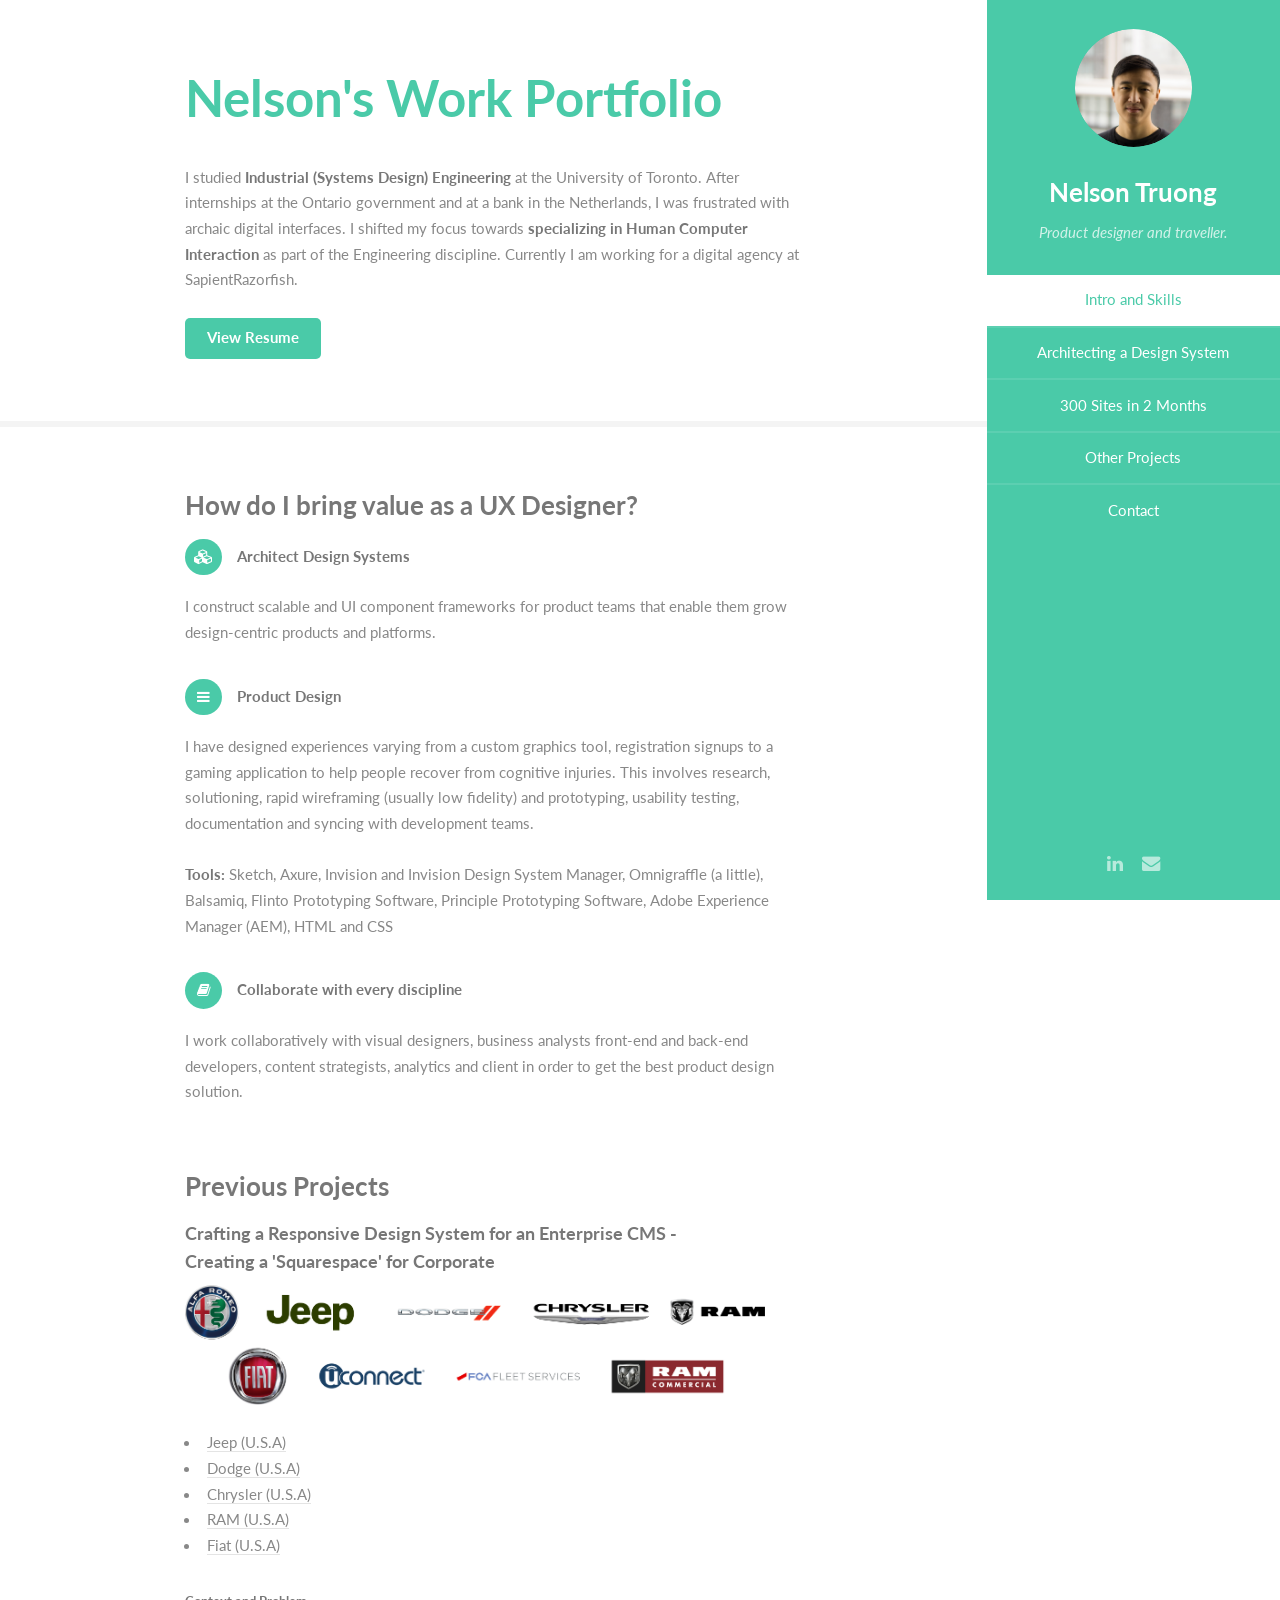
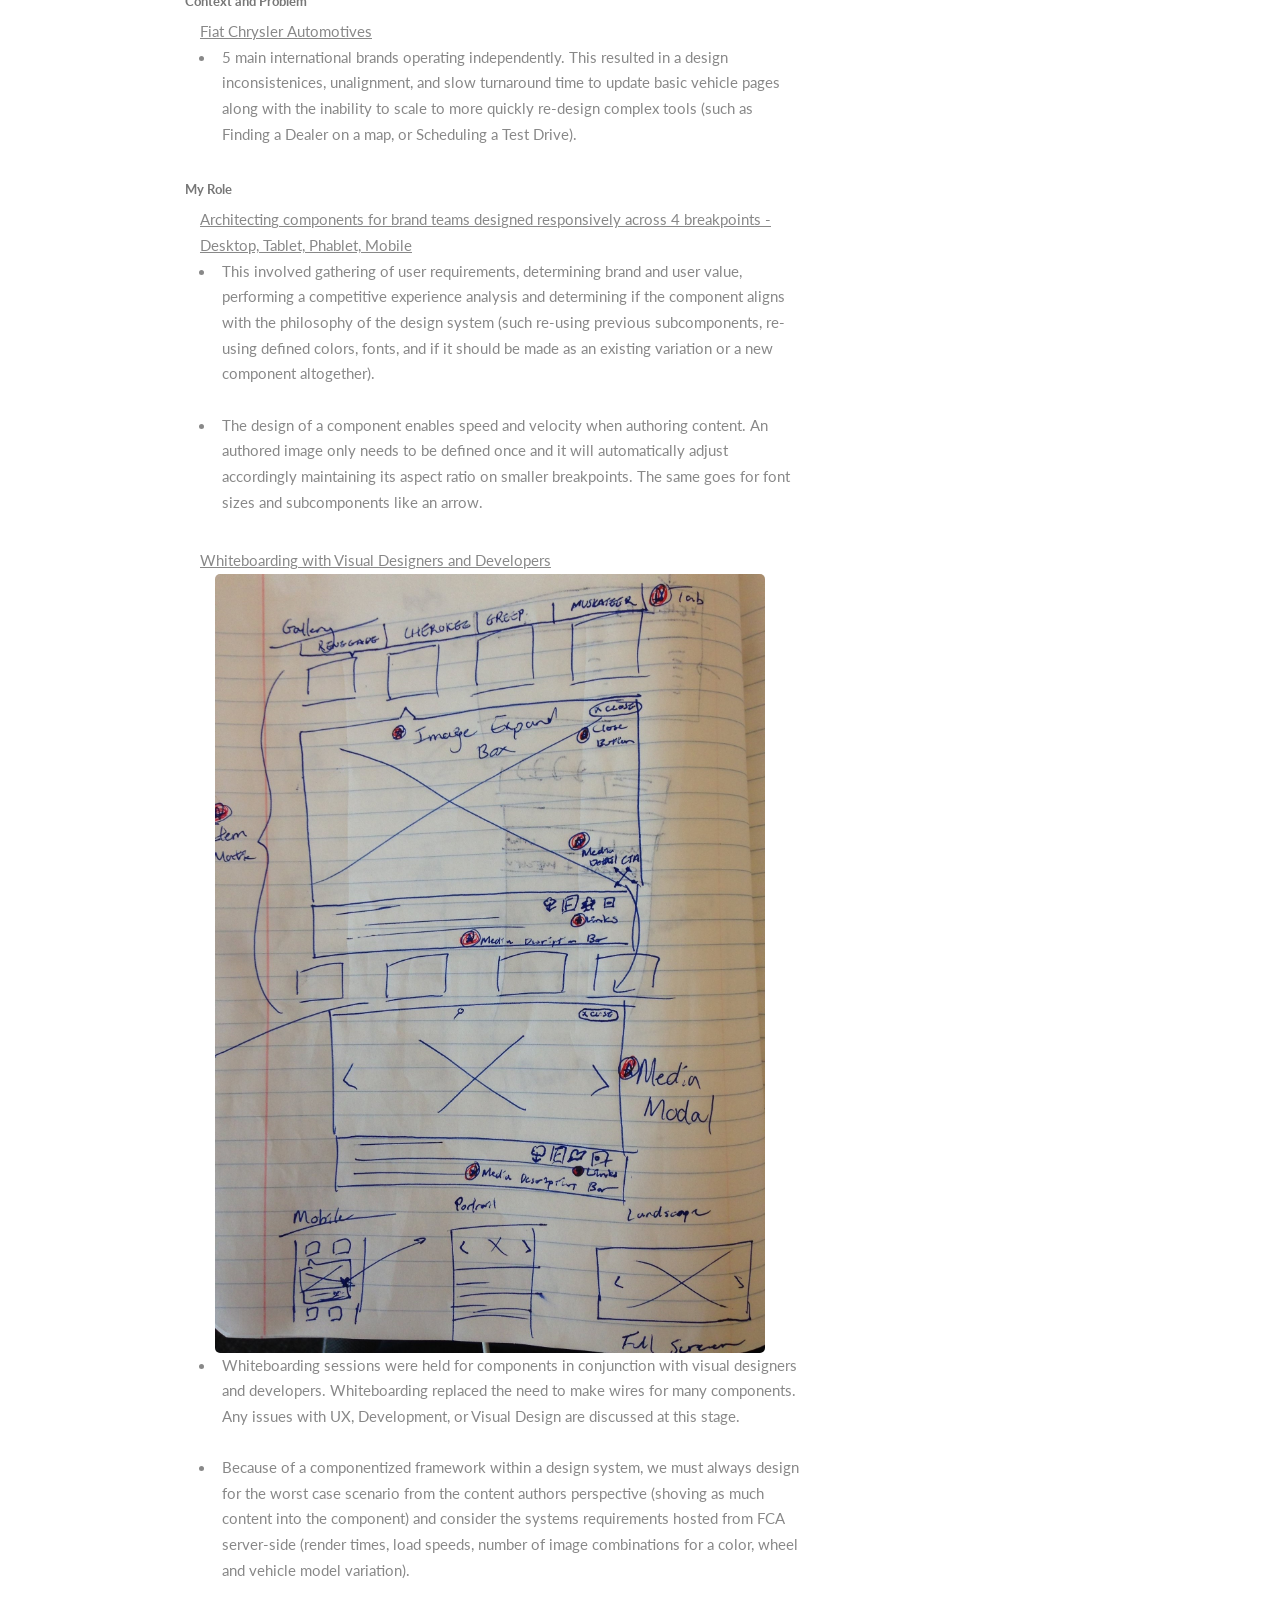
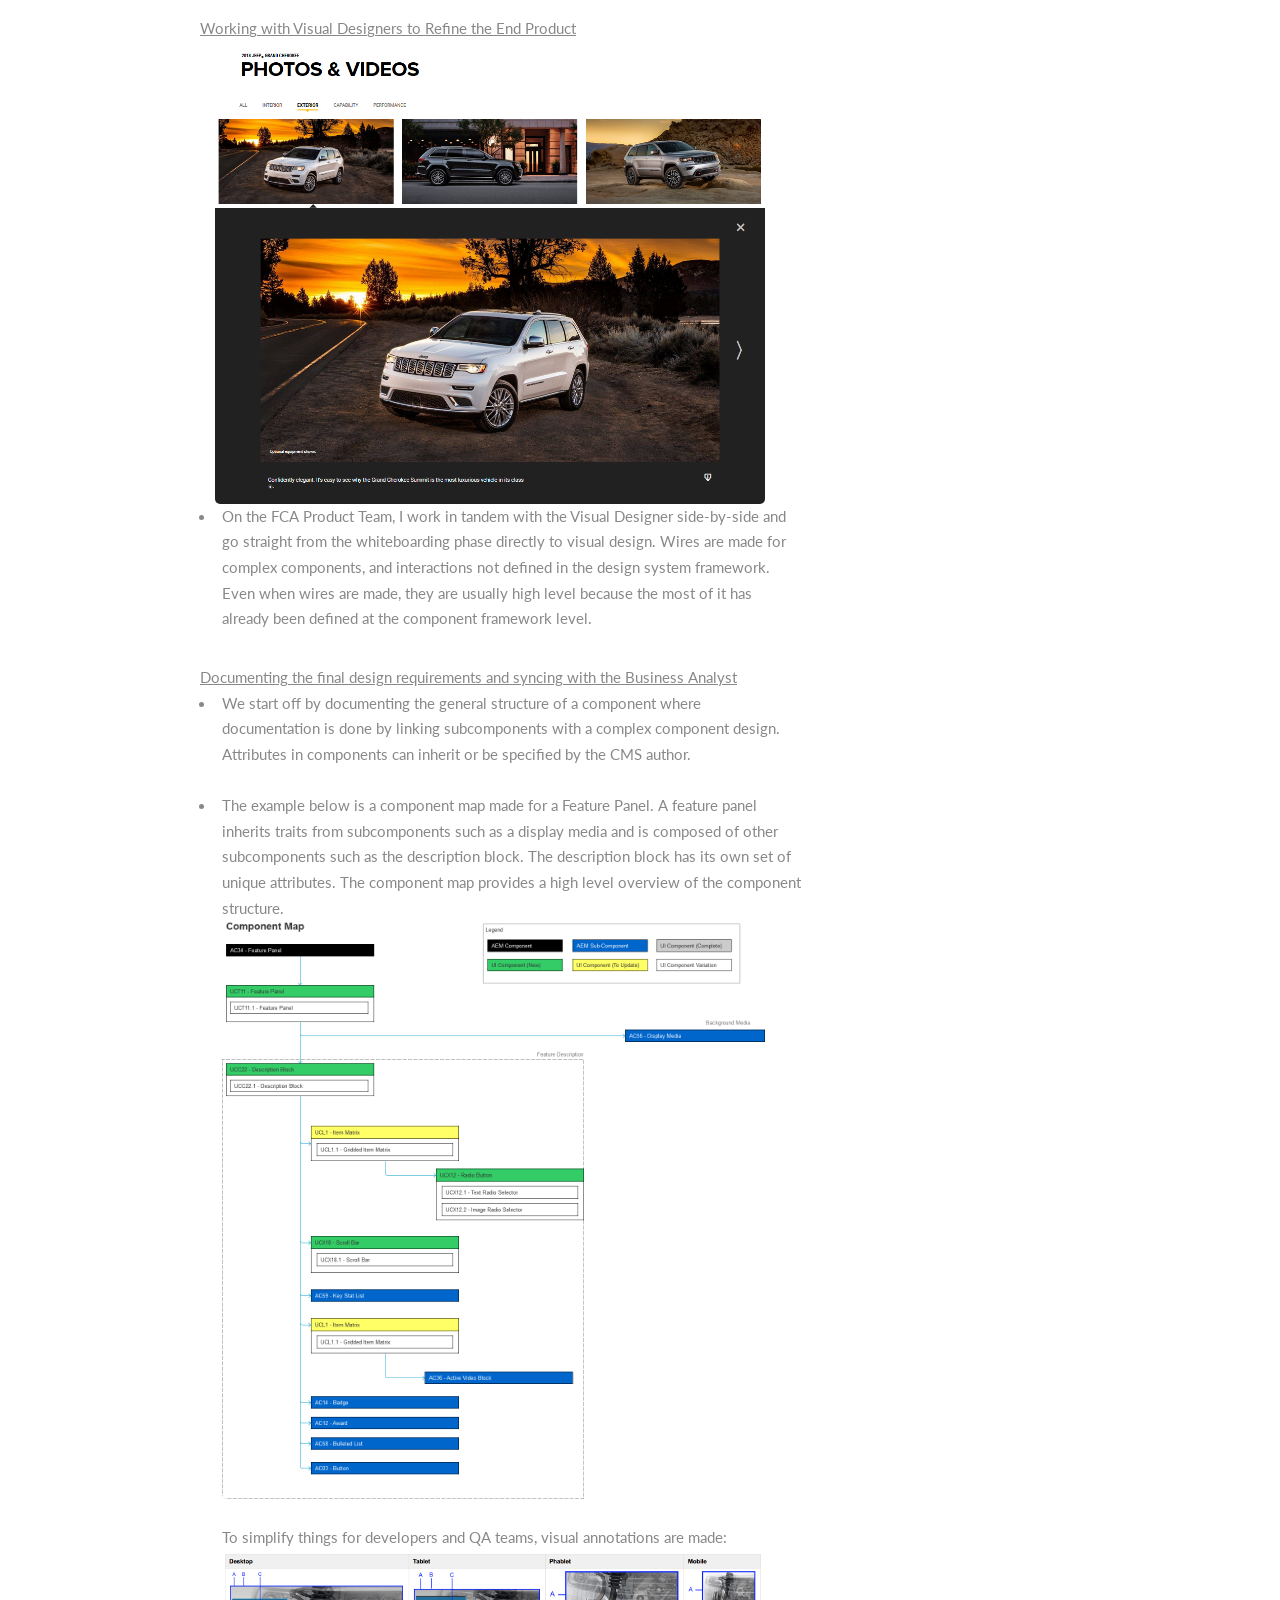
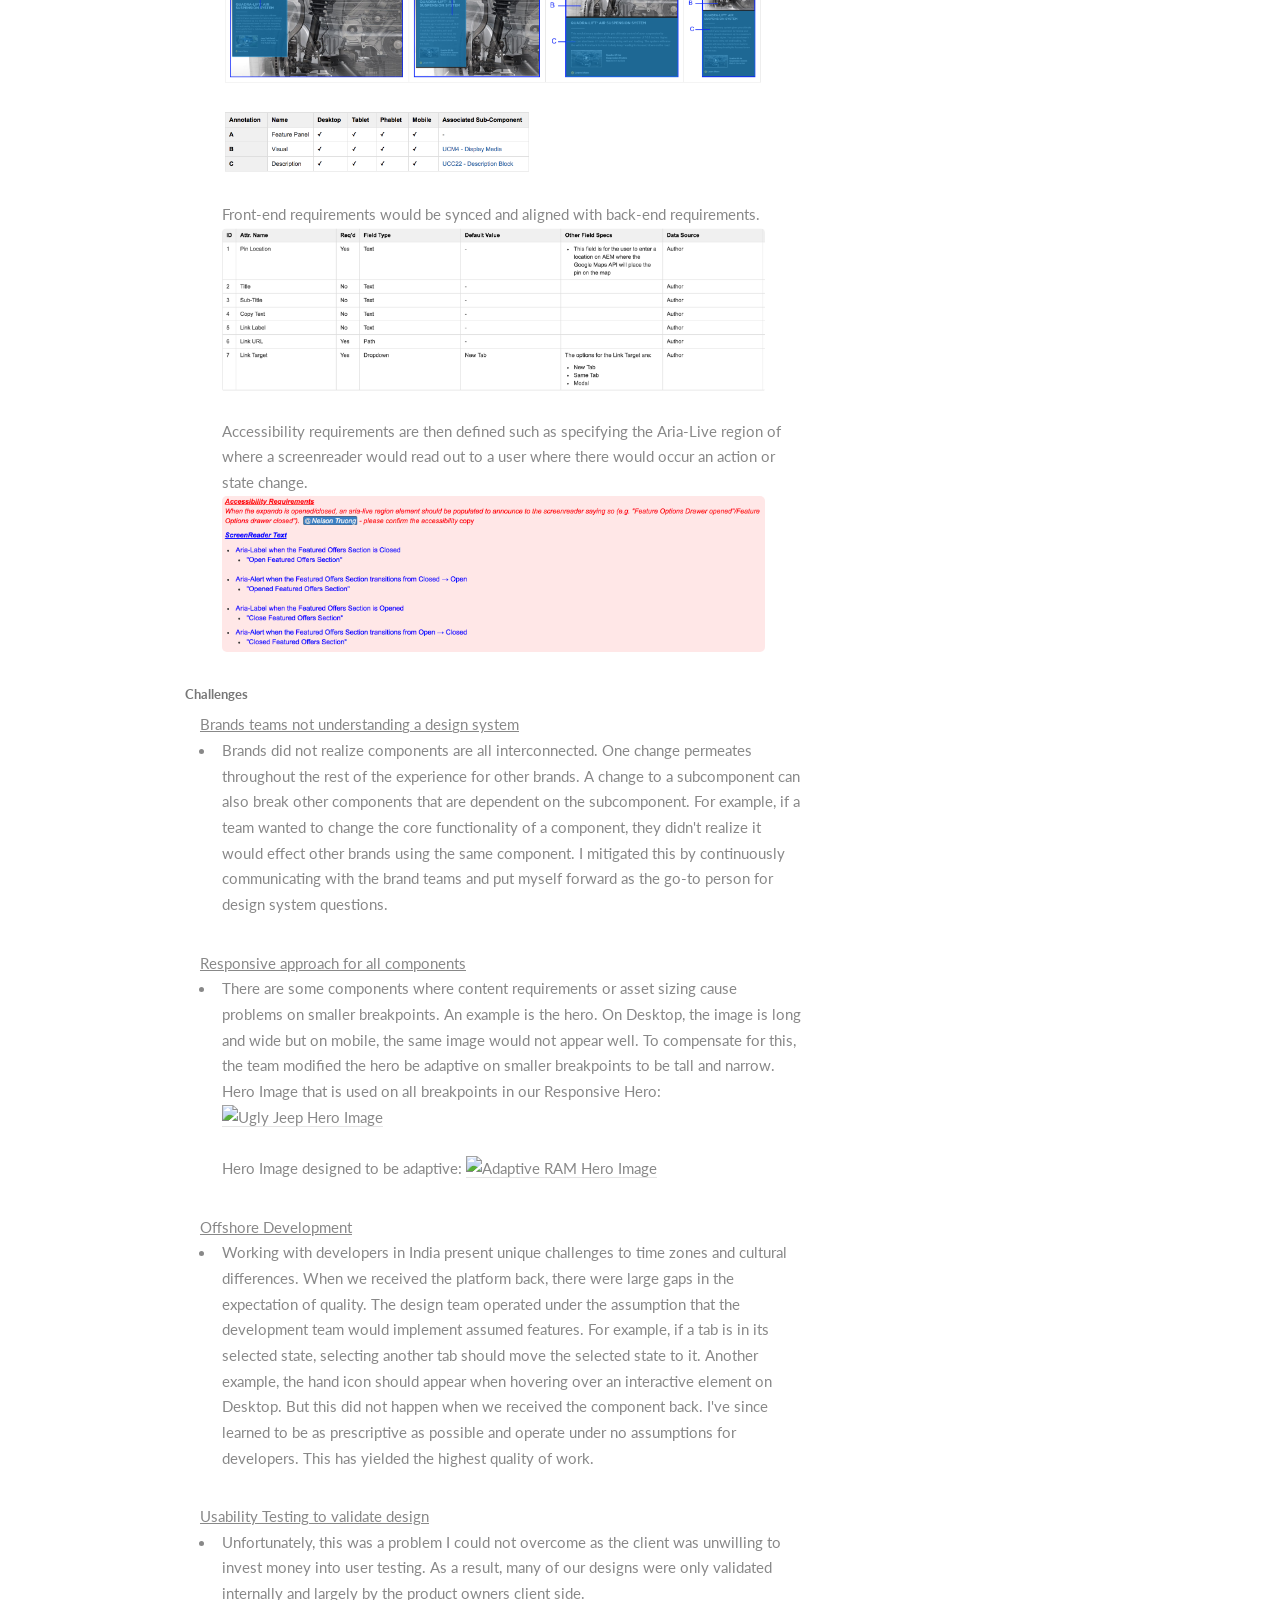
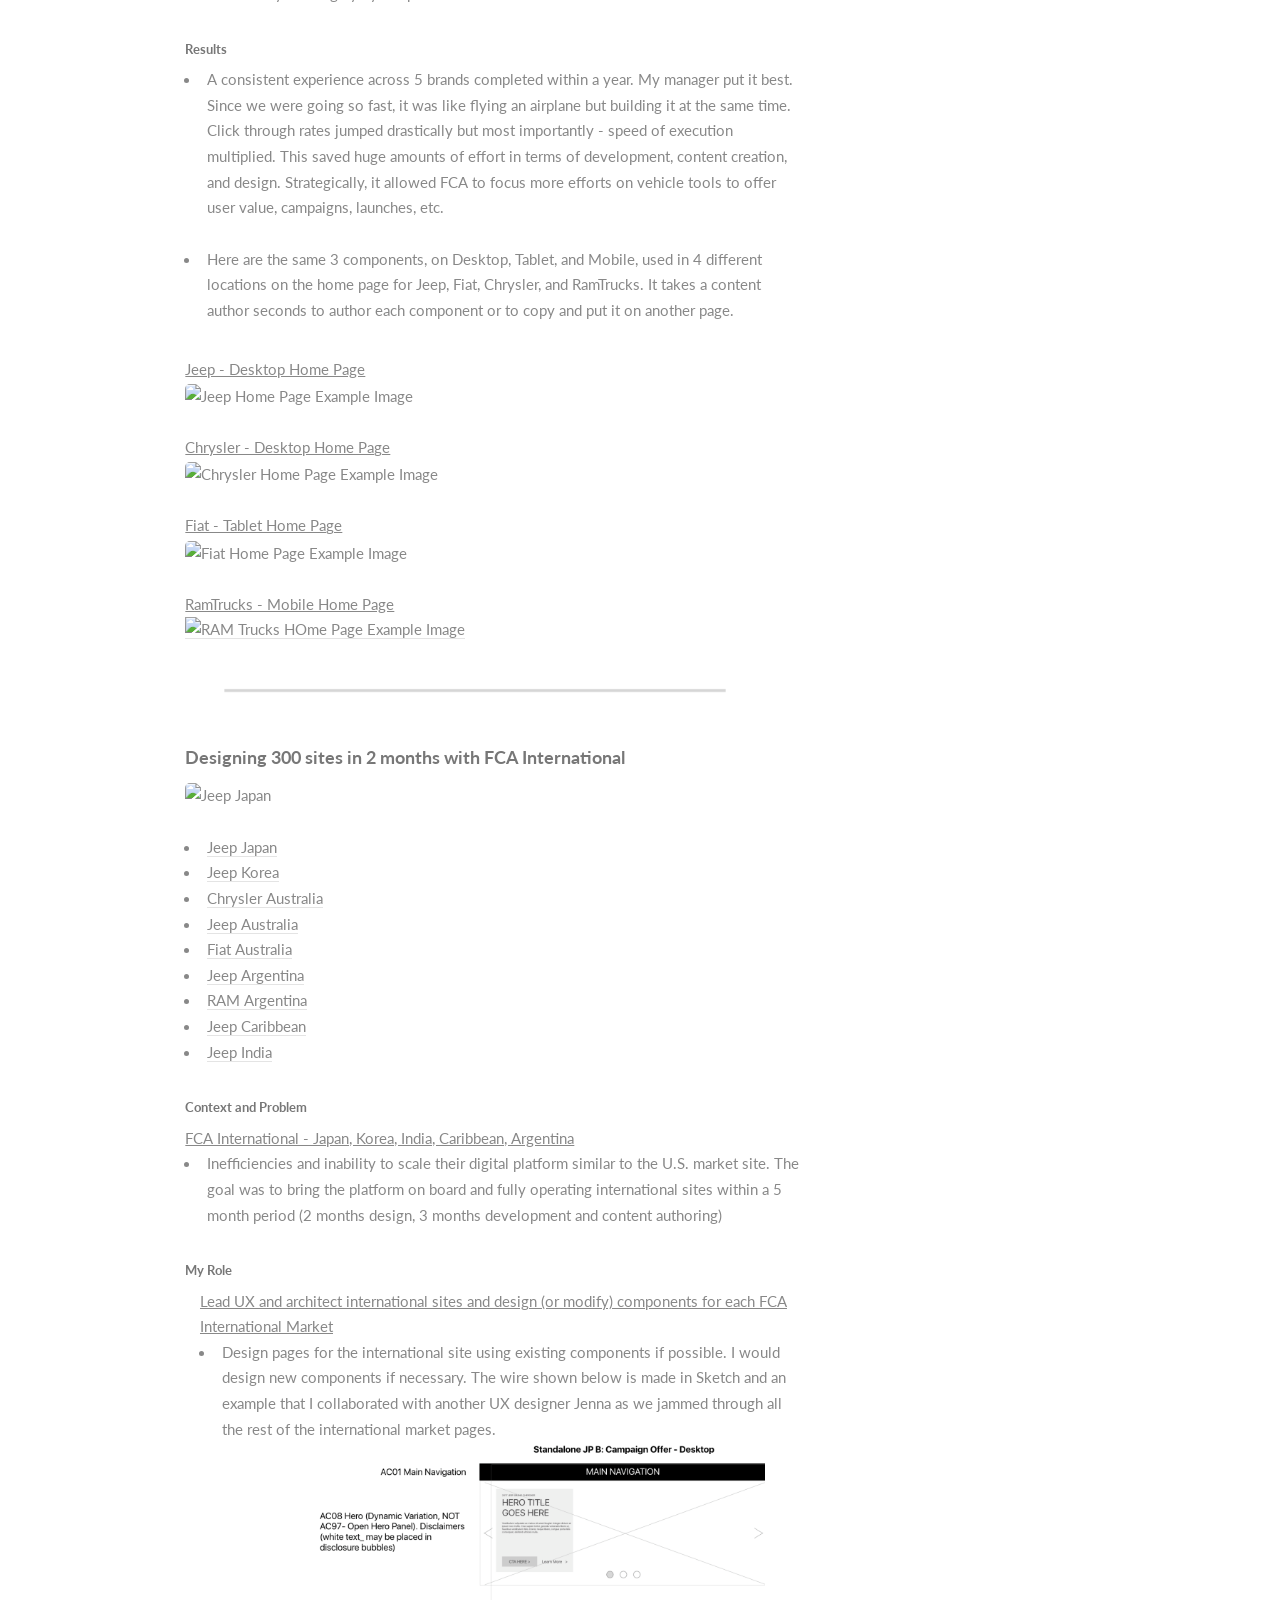
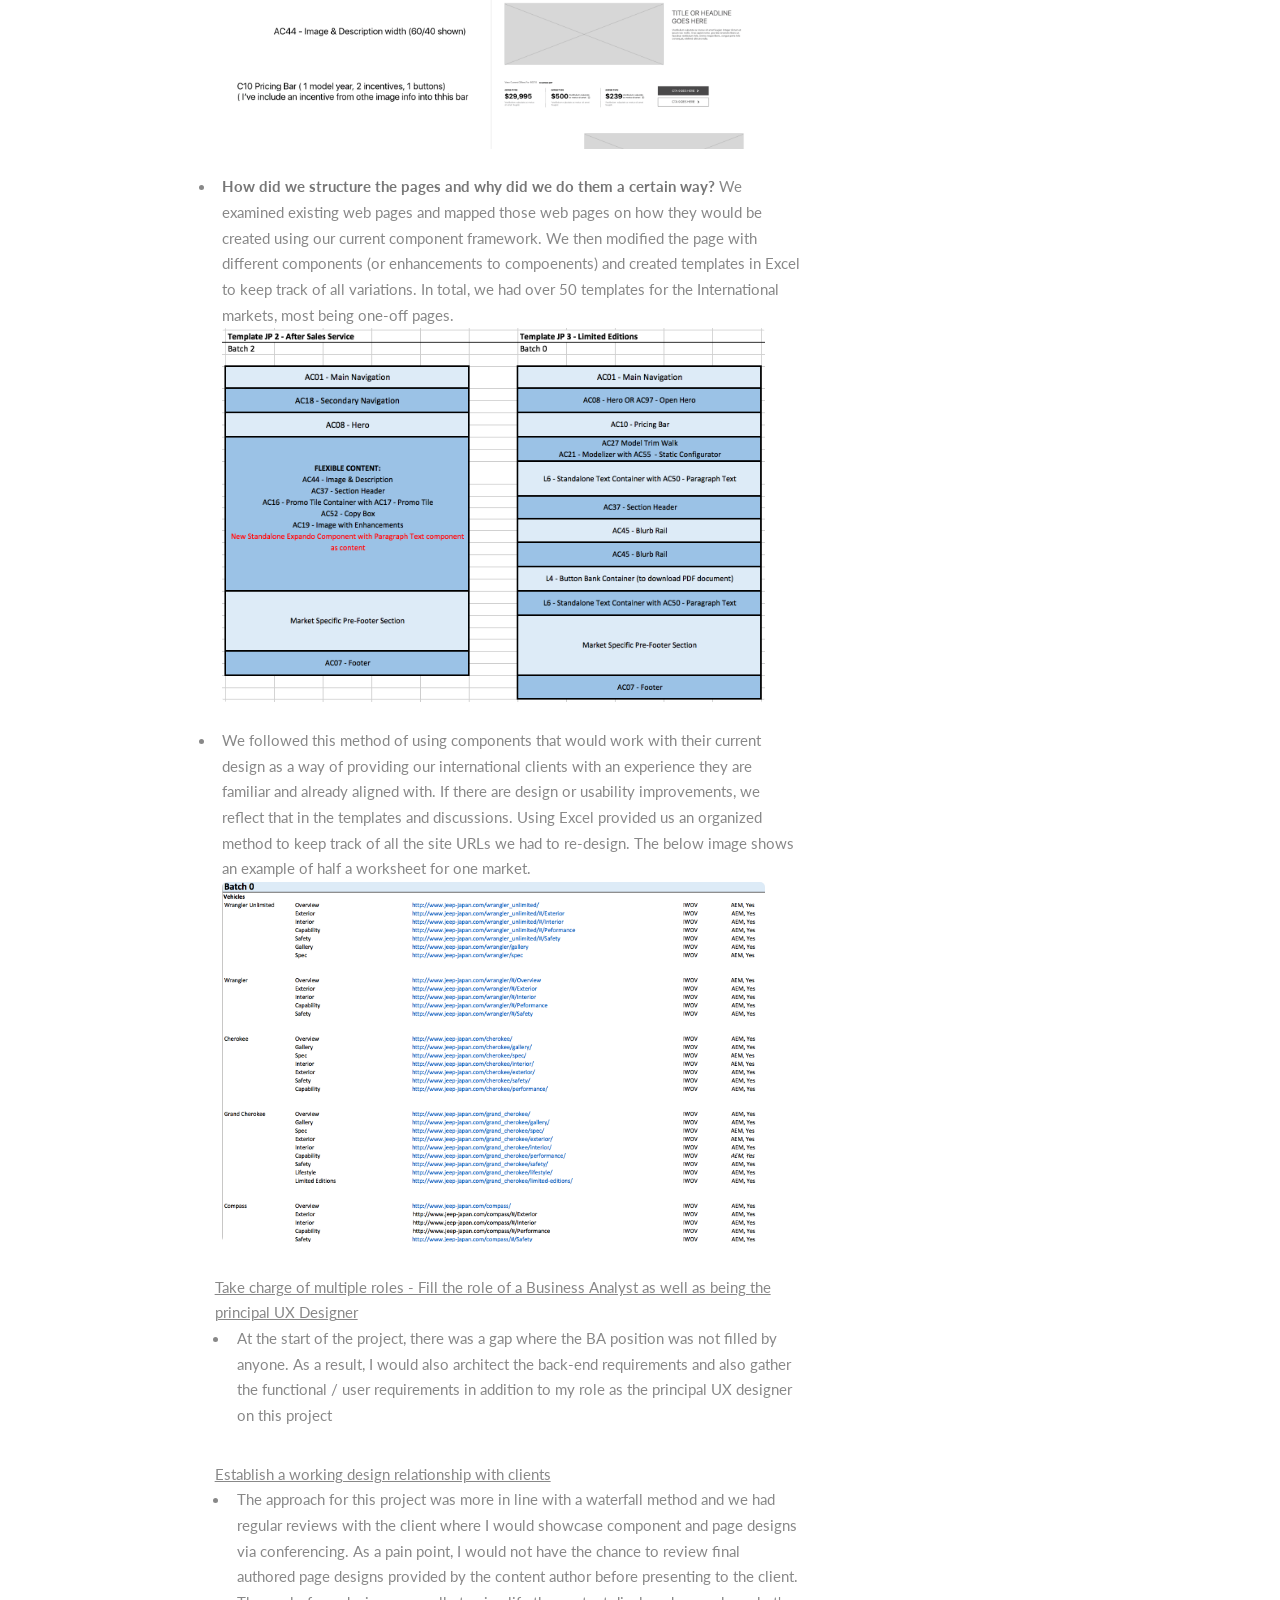
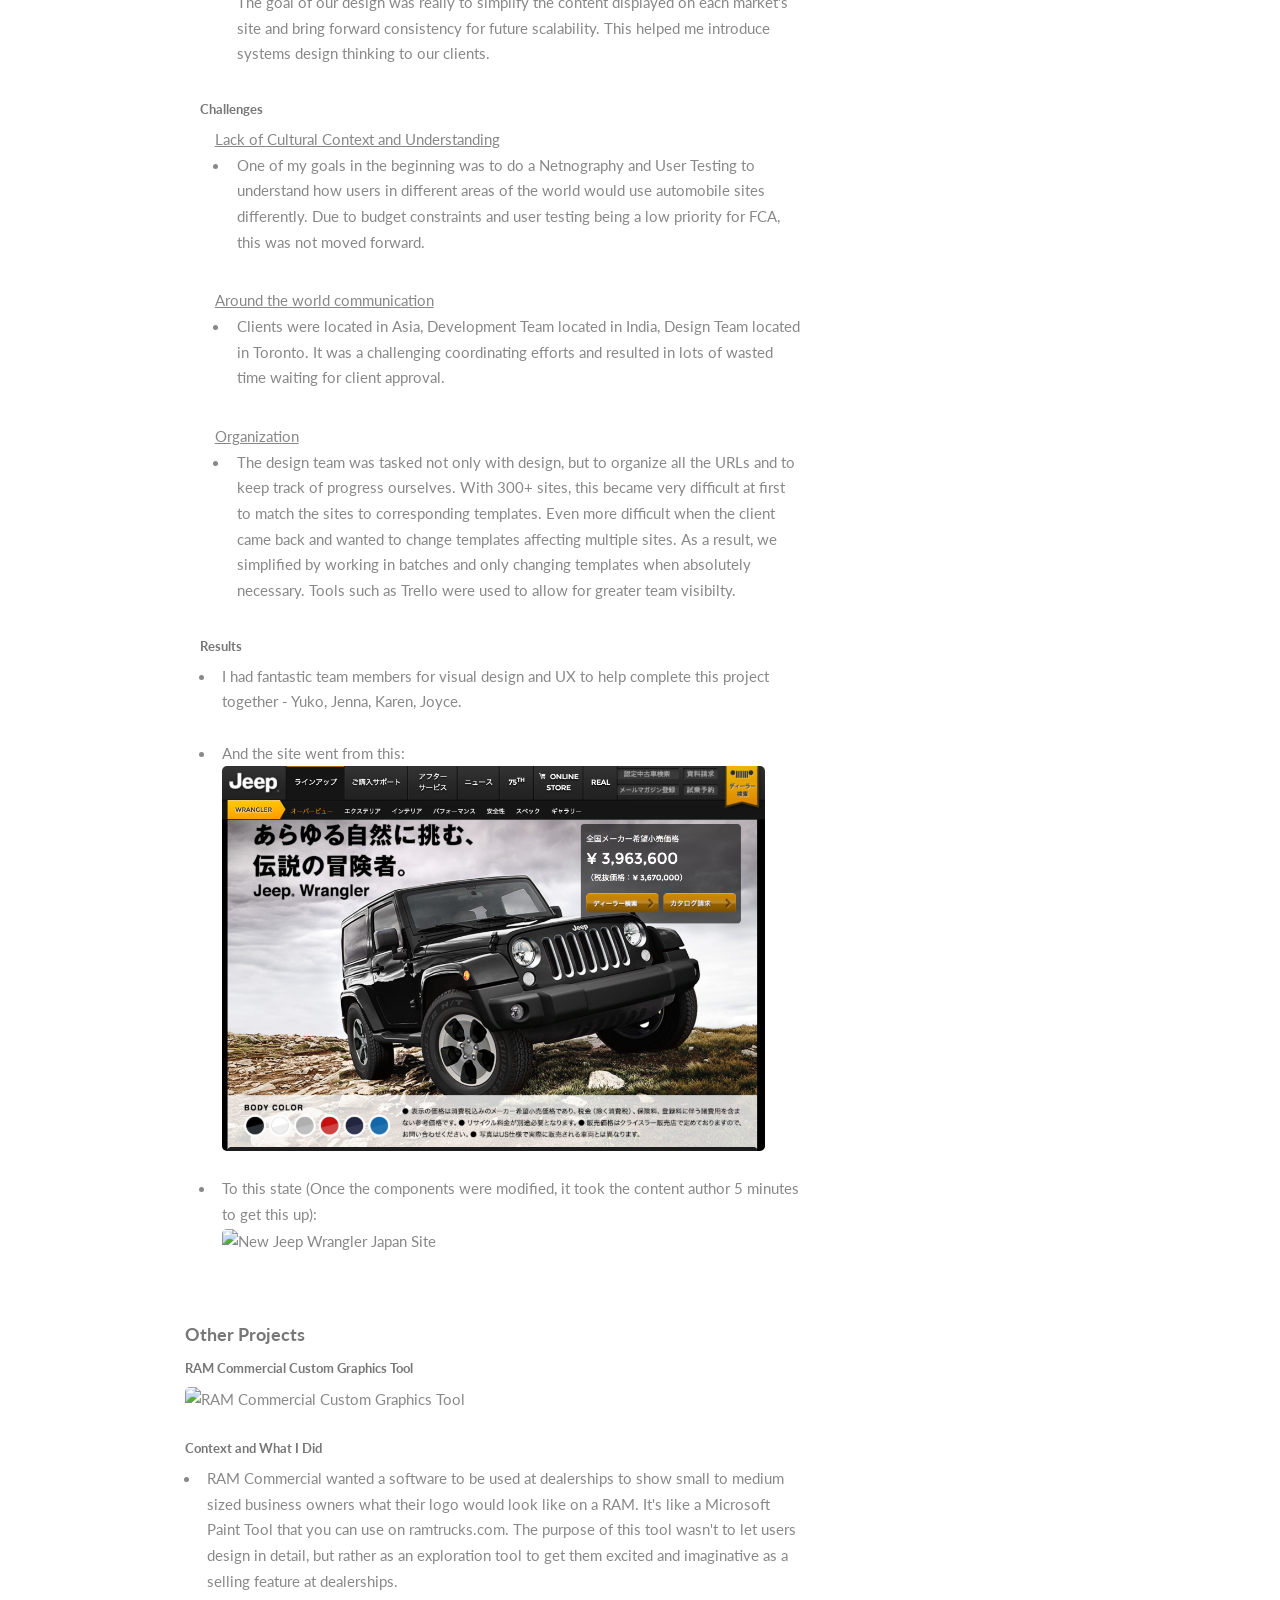
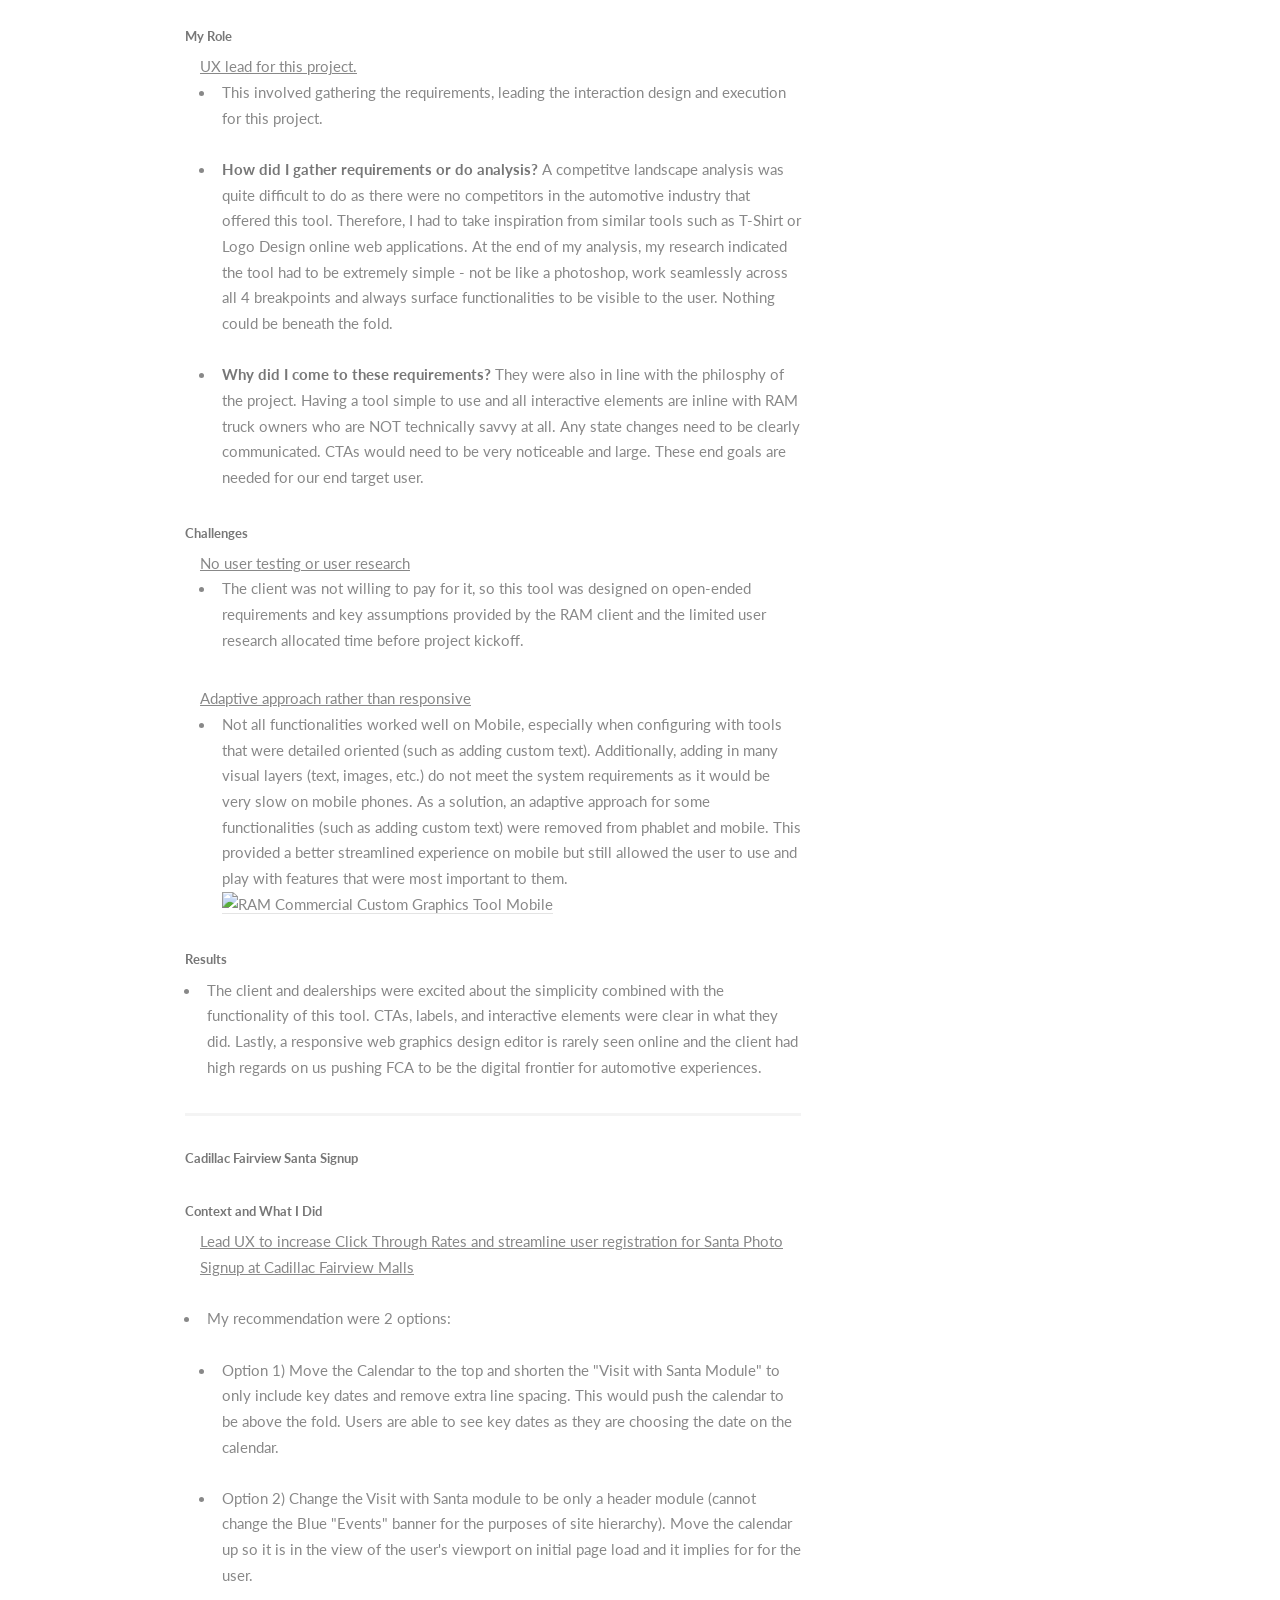
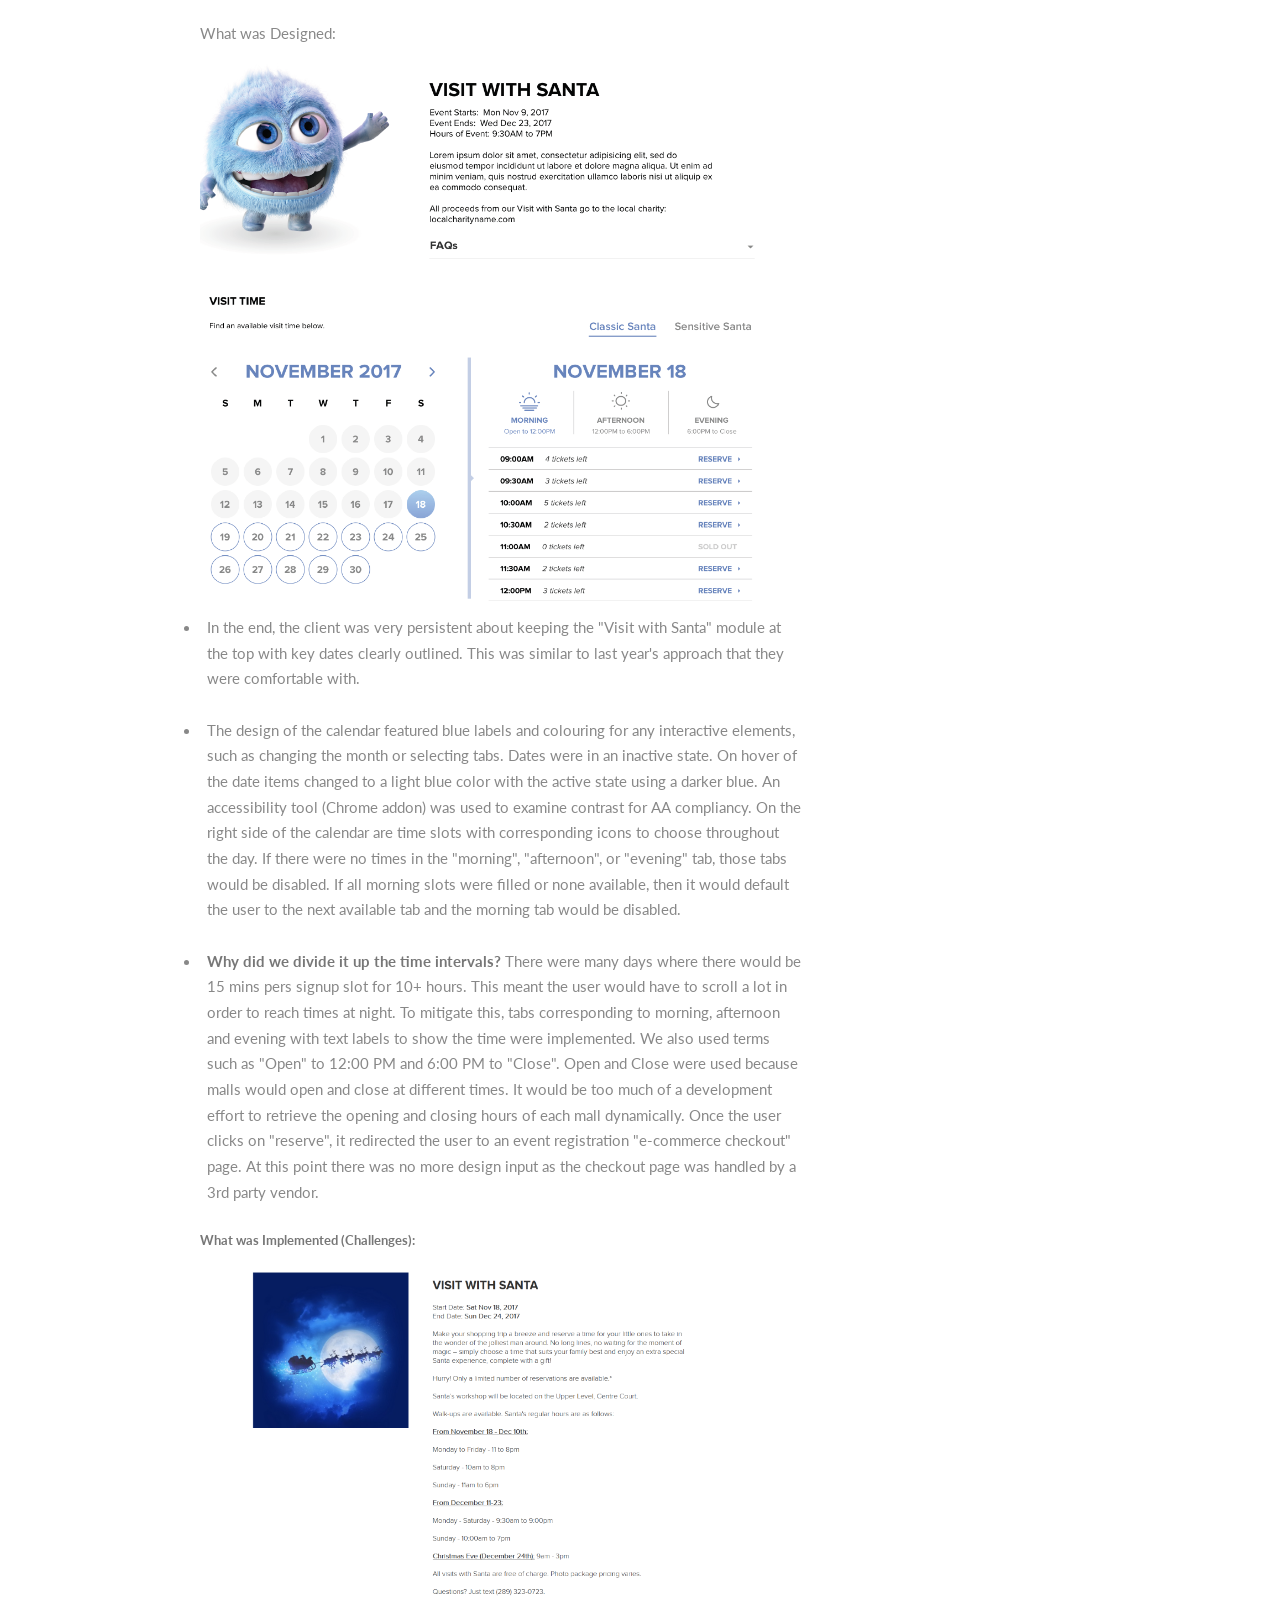
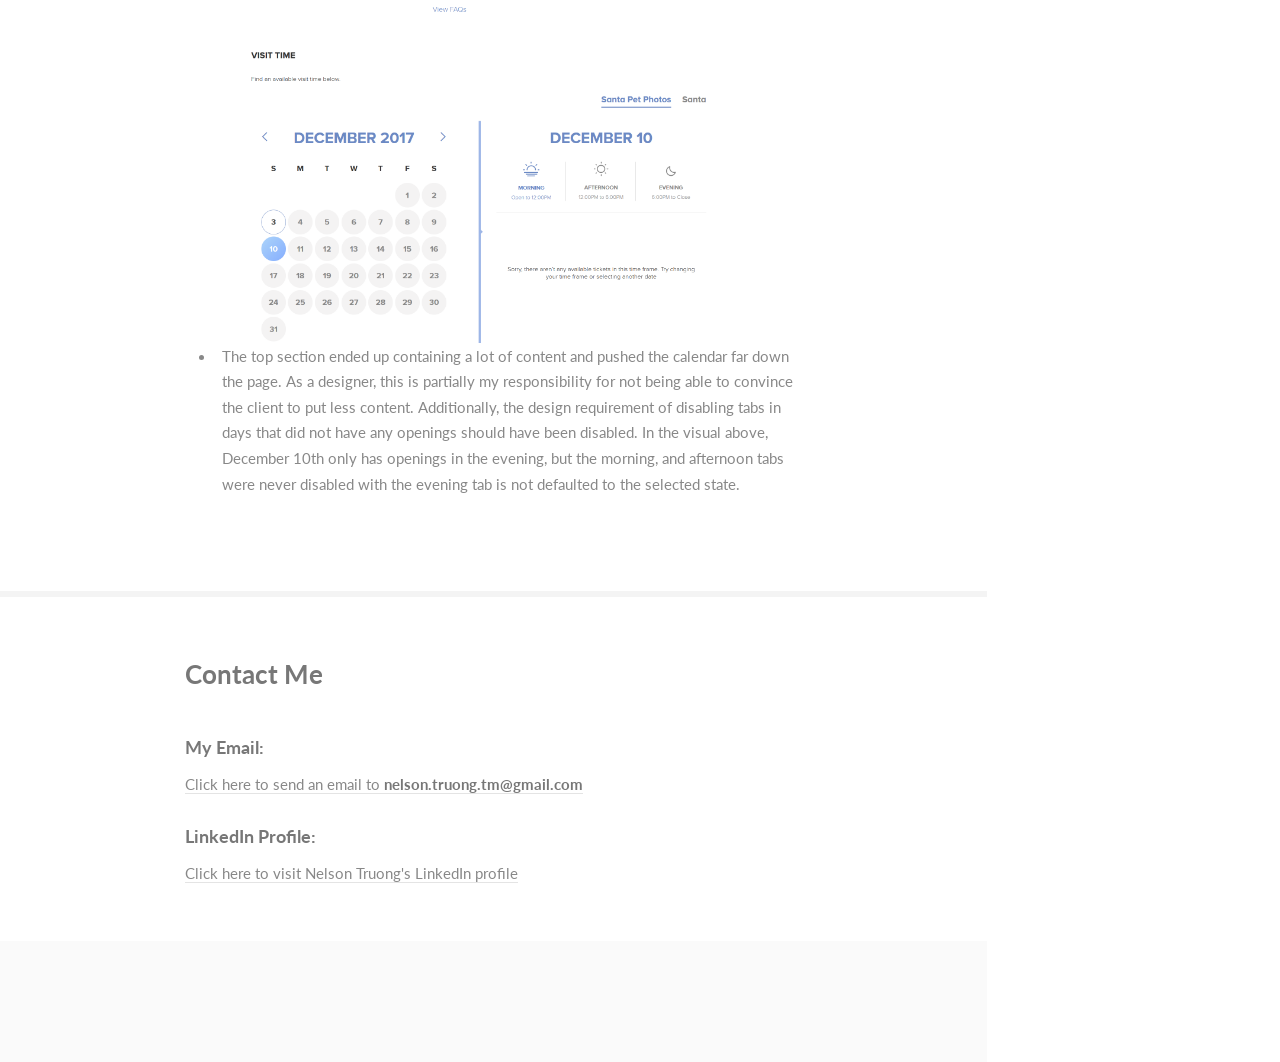
==== commit 951d4843: "Commit Gallery PNG" ====
--- a/index.html
+++ b/index.html
@@ -207,7 +207,7 @@
 															<u>Working with Visual Designers to Refine the End Product</u>
 															
 																<ul>
-																	<a class="image"><img src="images/Gallery.png" alt="Gallery Image" /></a>
+																	<a class="image"><img src="images/Gallery.PNG" alt="Gallery Image" /></a>
 																	<li>
 																		On the FCA Product Team, I work in tandem with the Visual Designer side-by-side and
 																		go straight from the whiteboarding phase directly to visual design. 
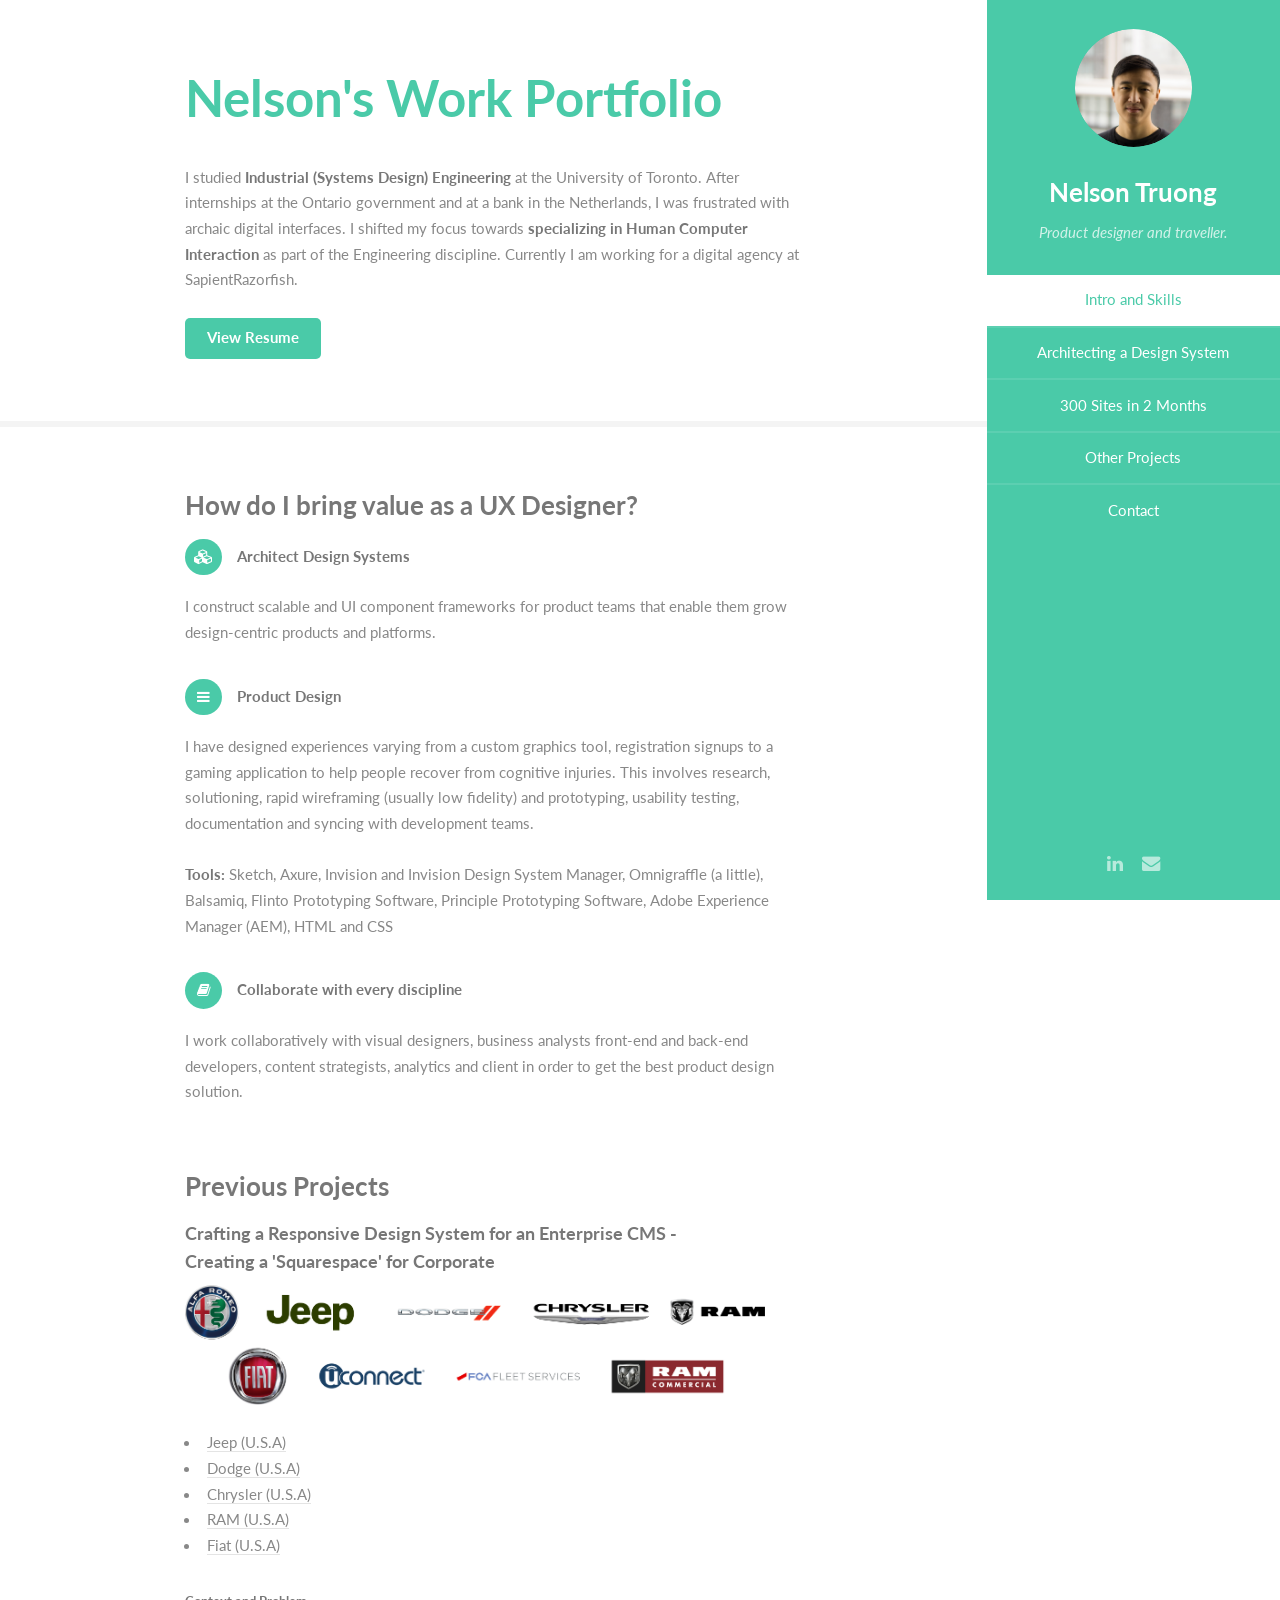
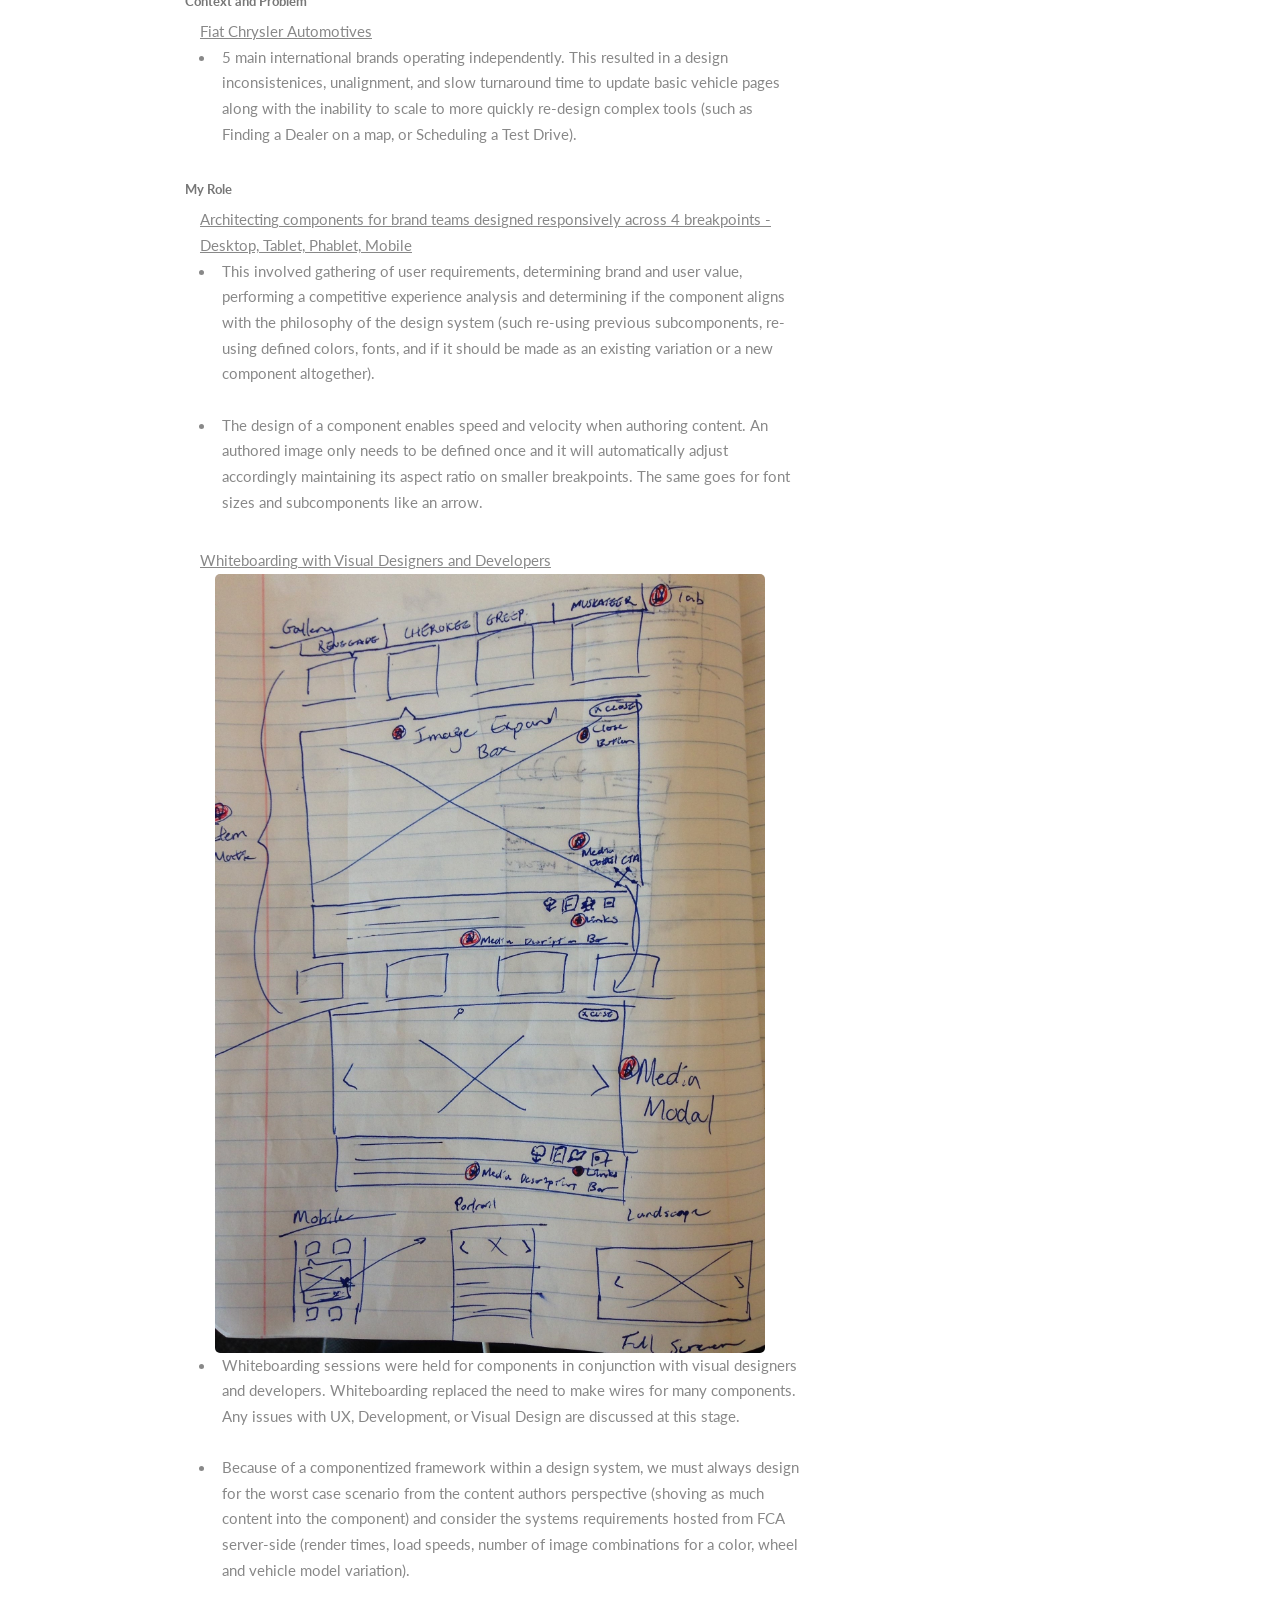
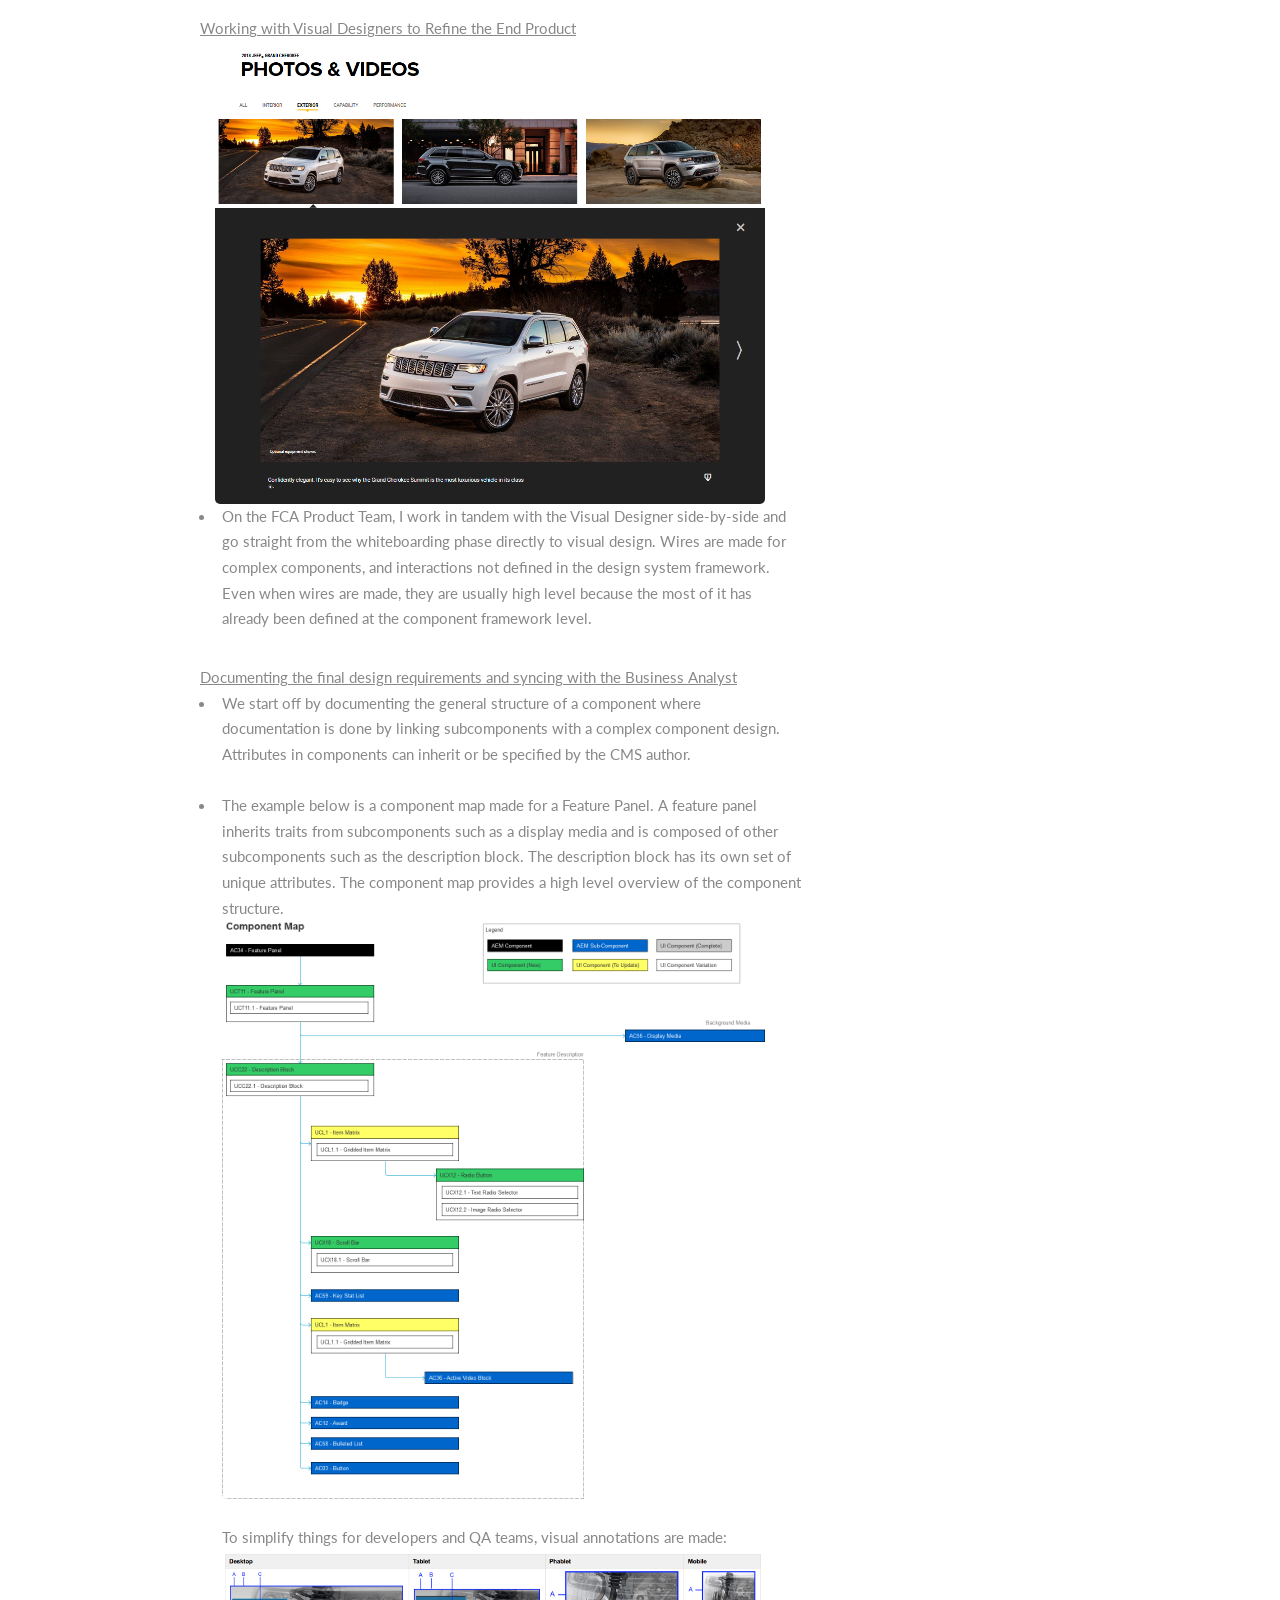
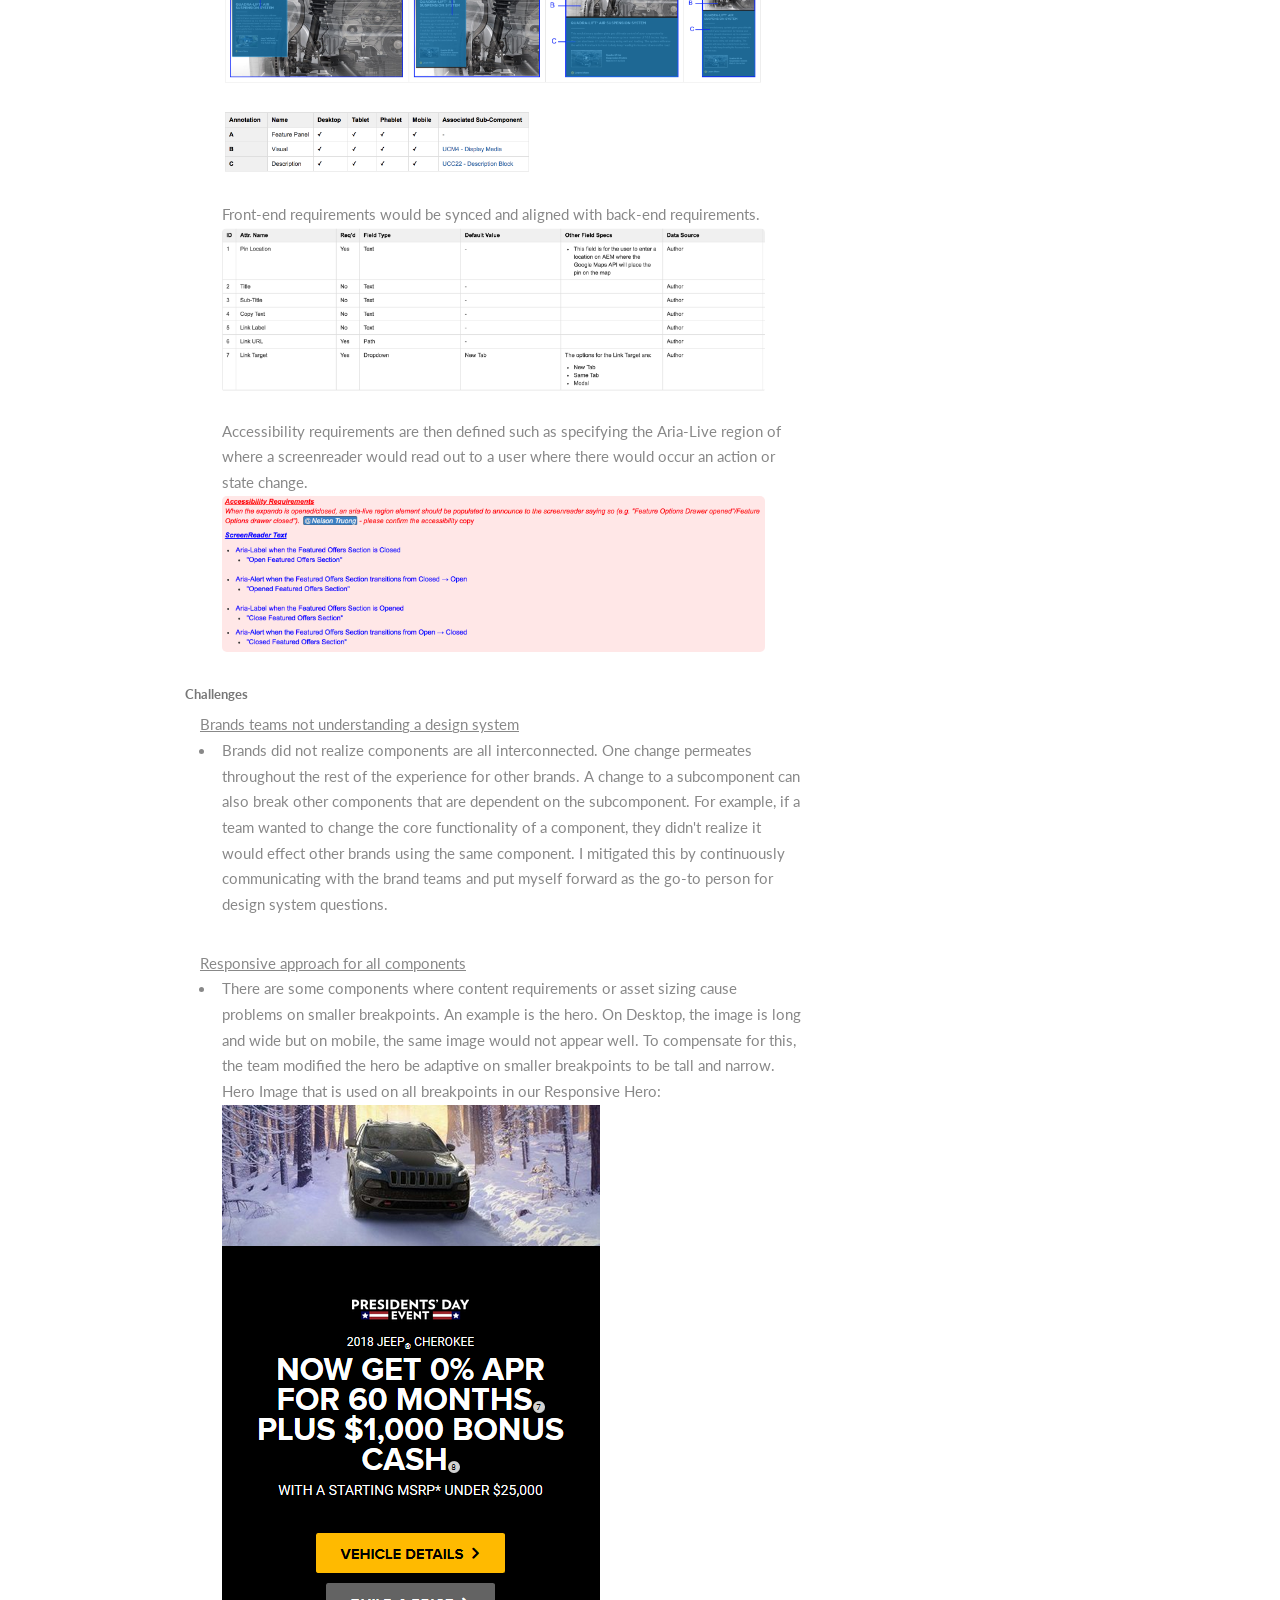
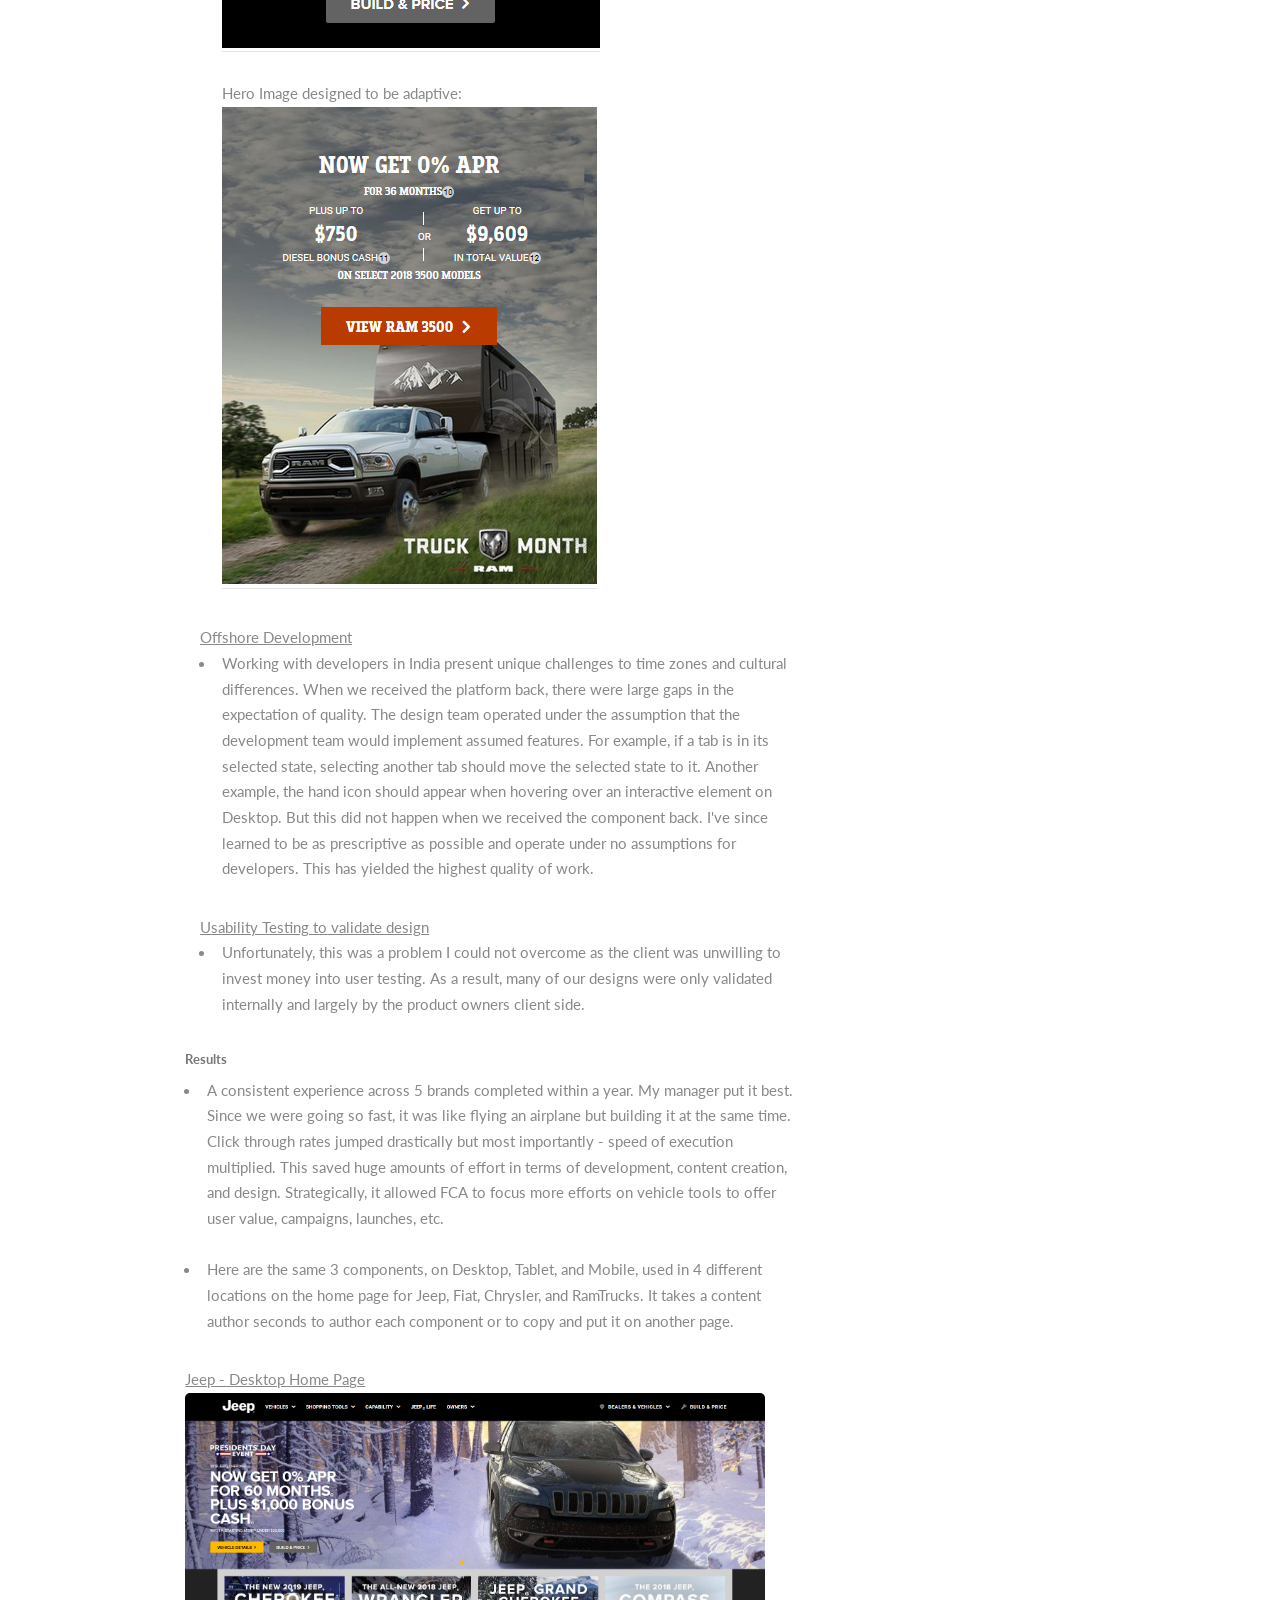
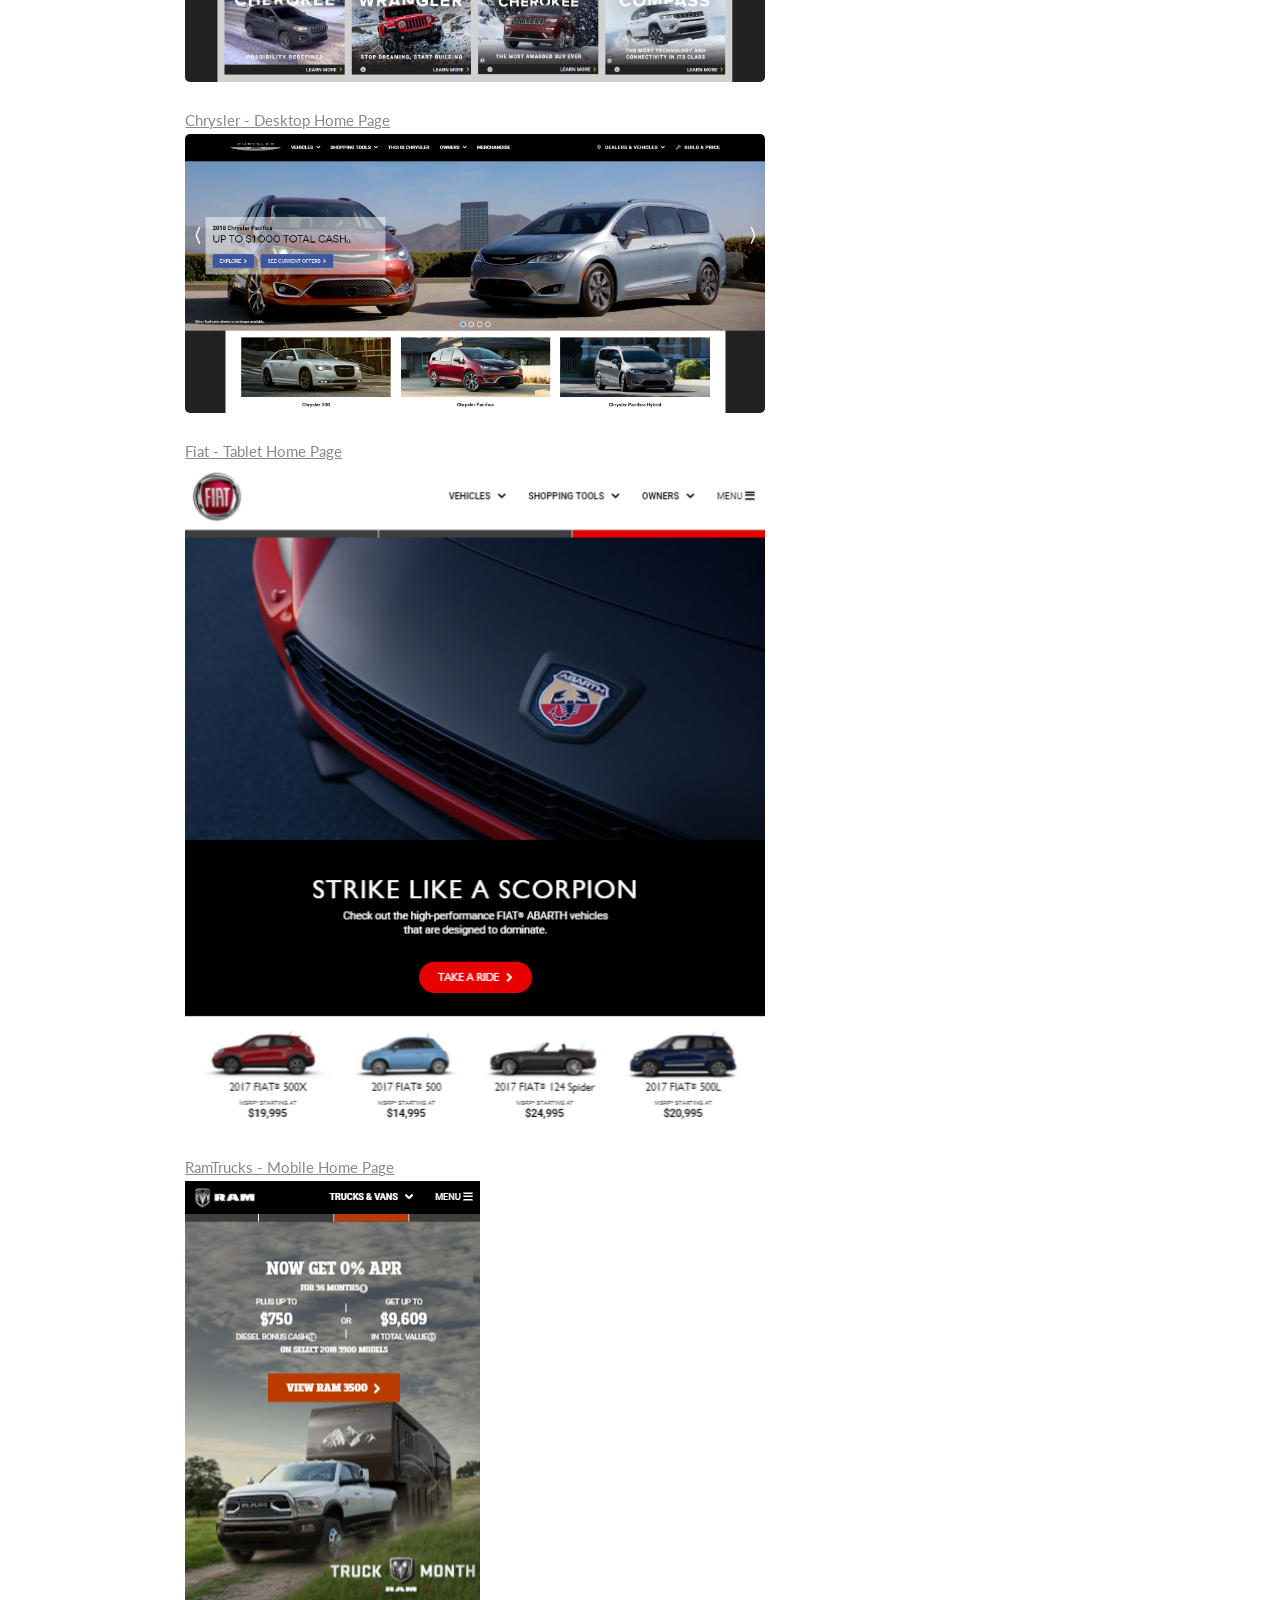
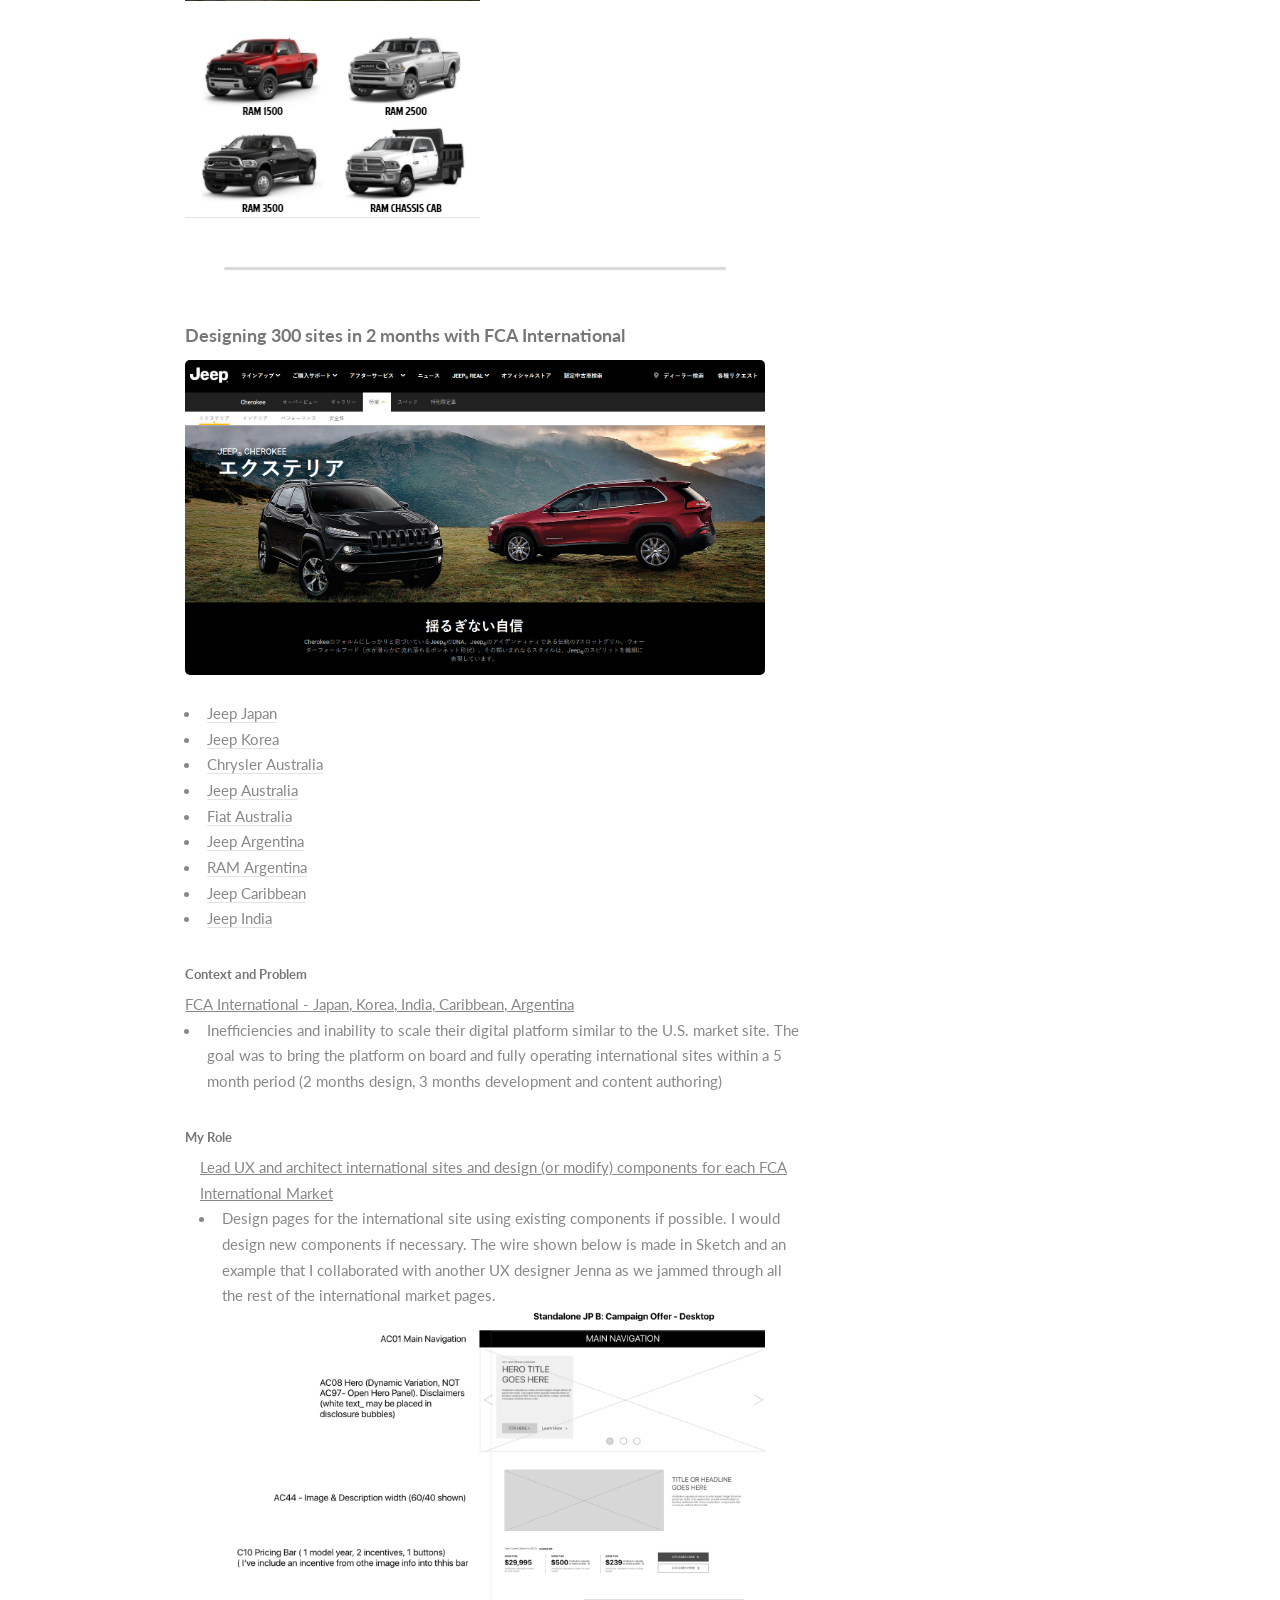
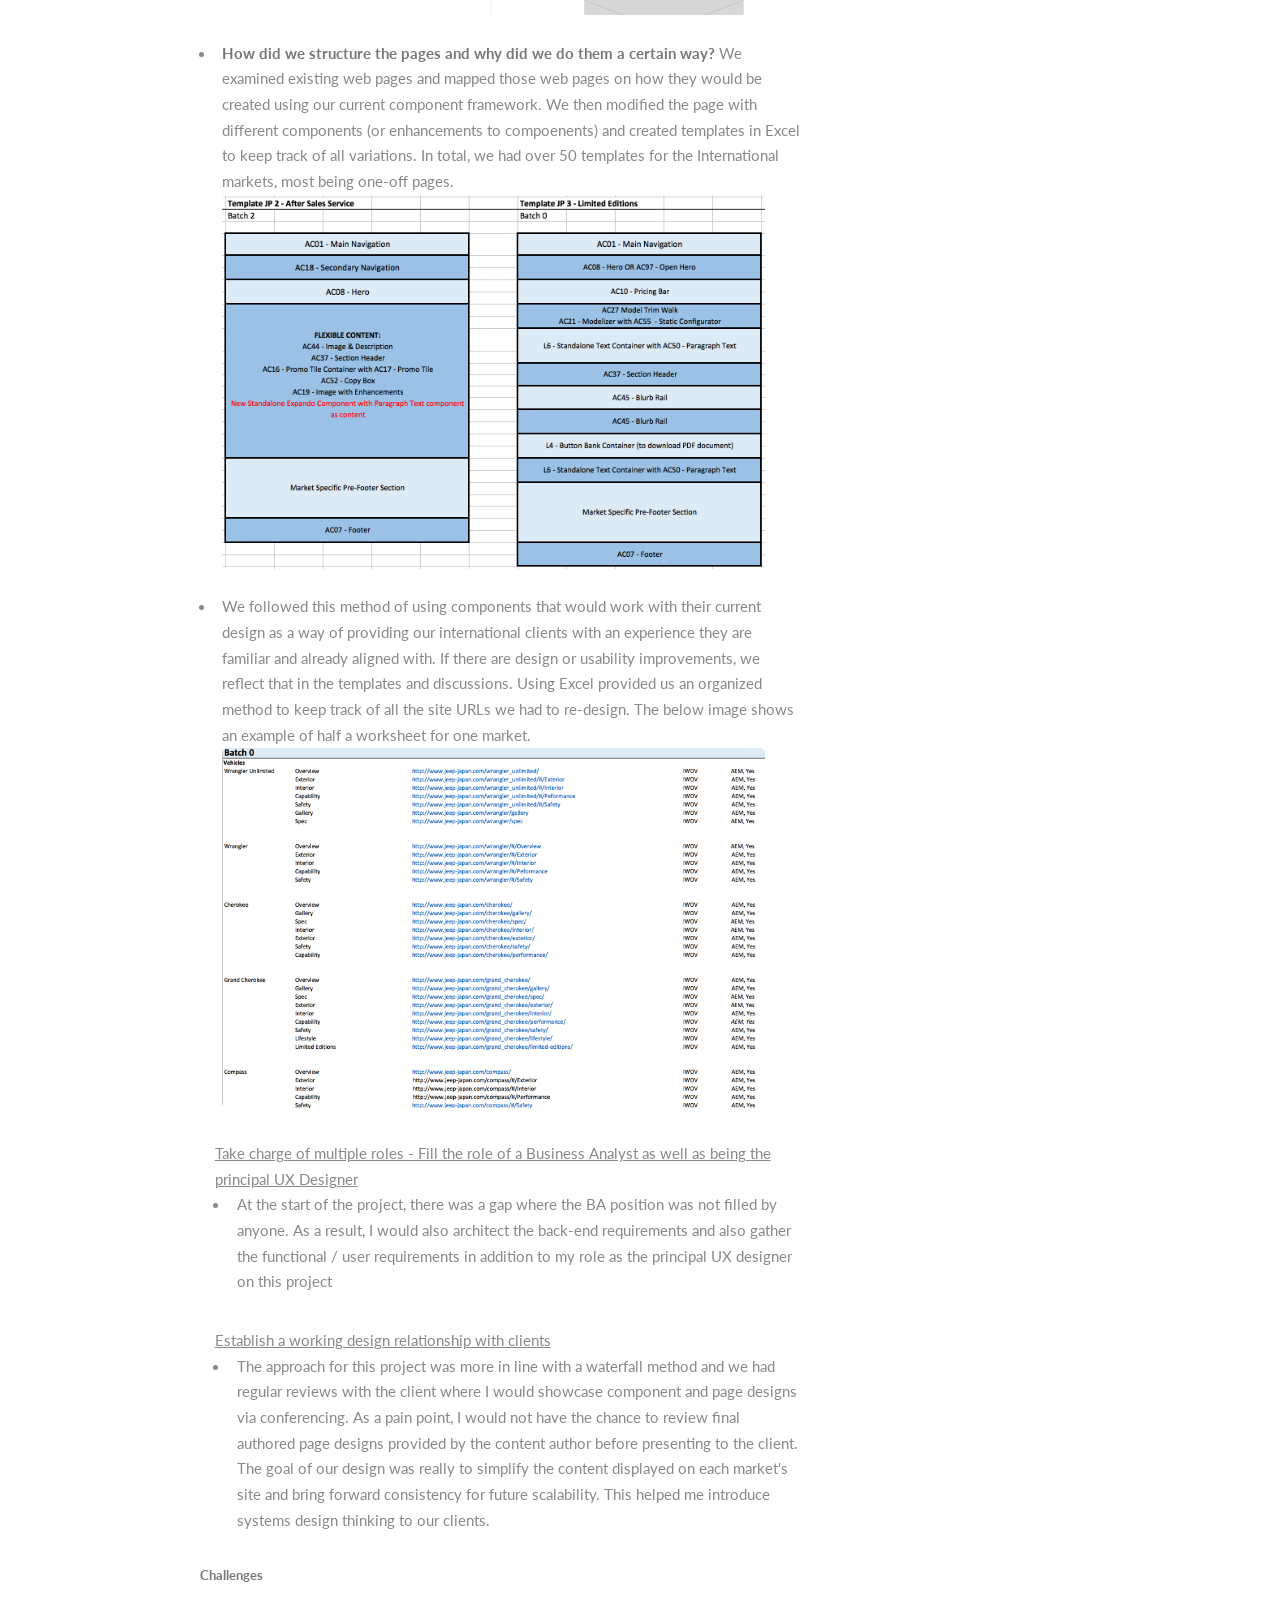
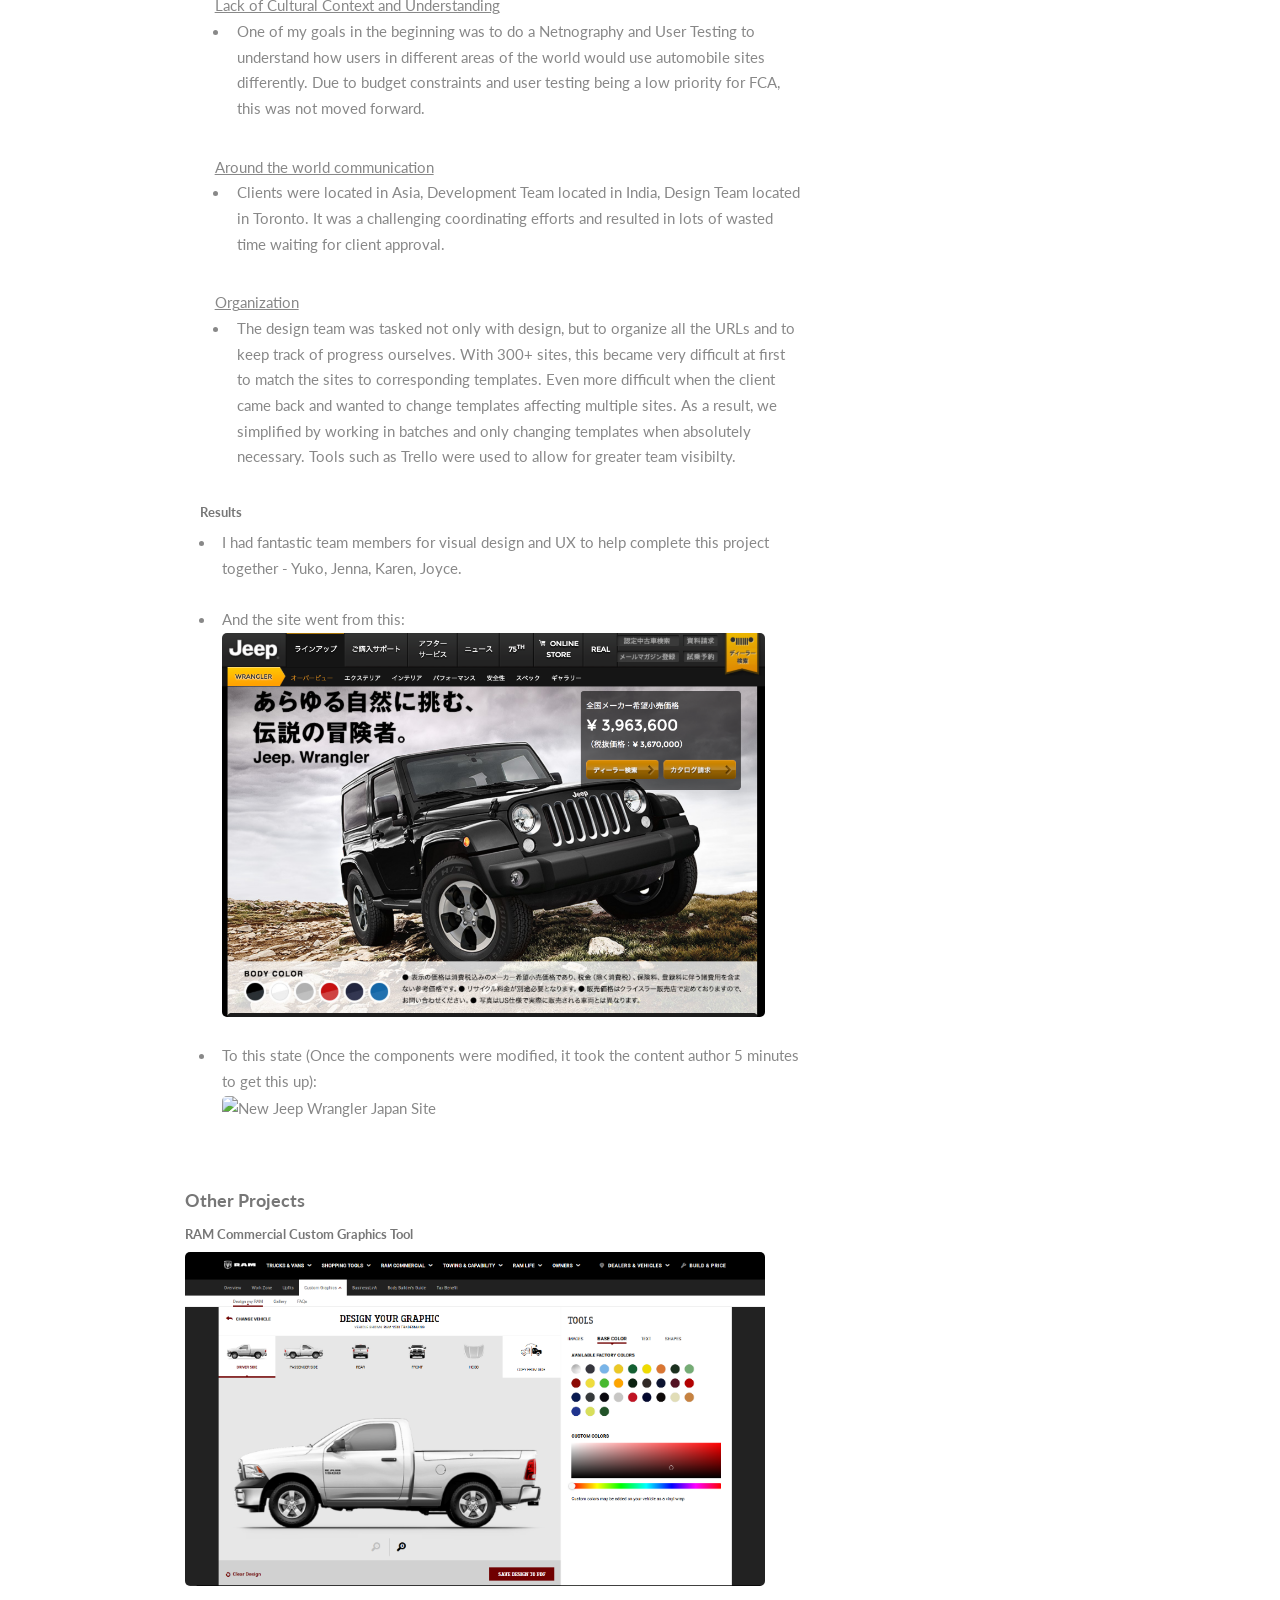
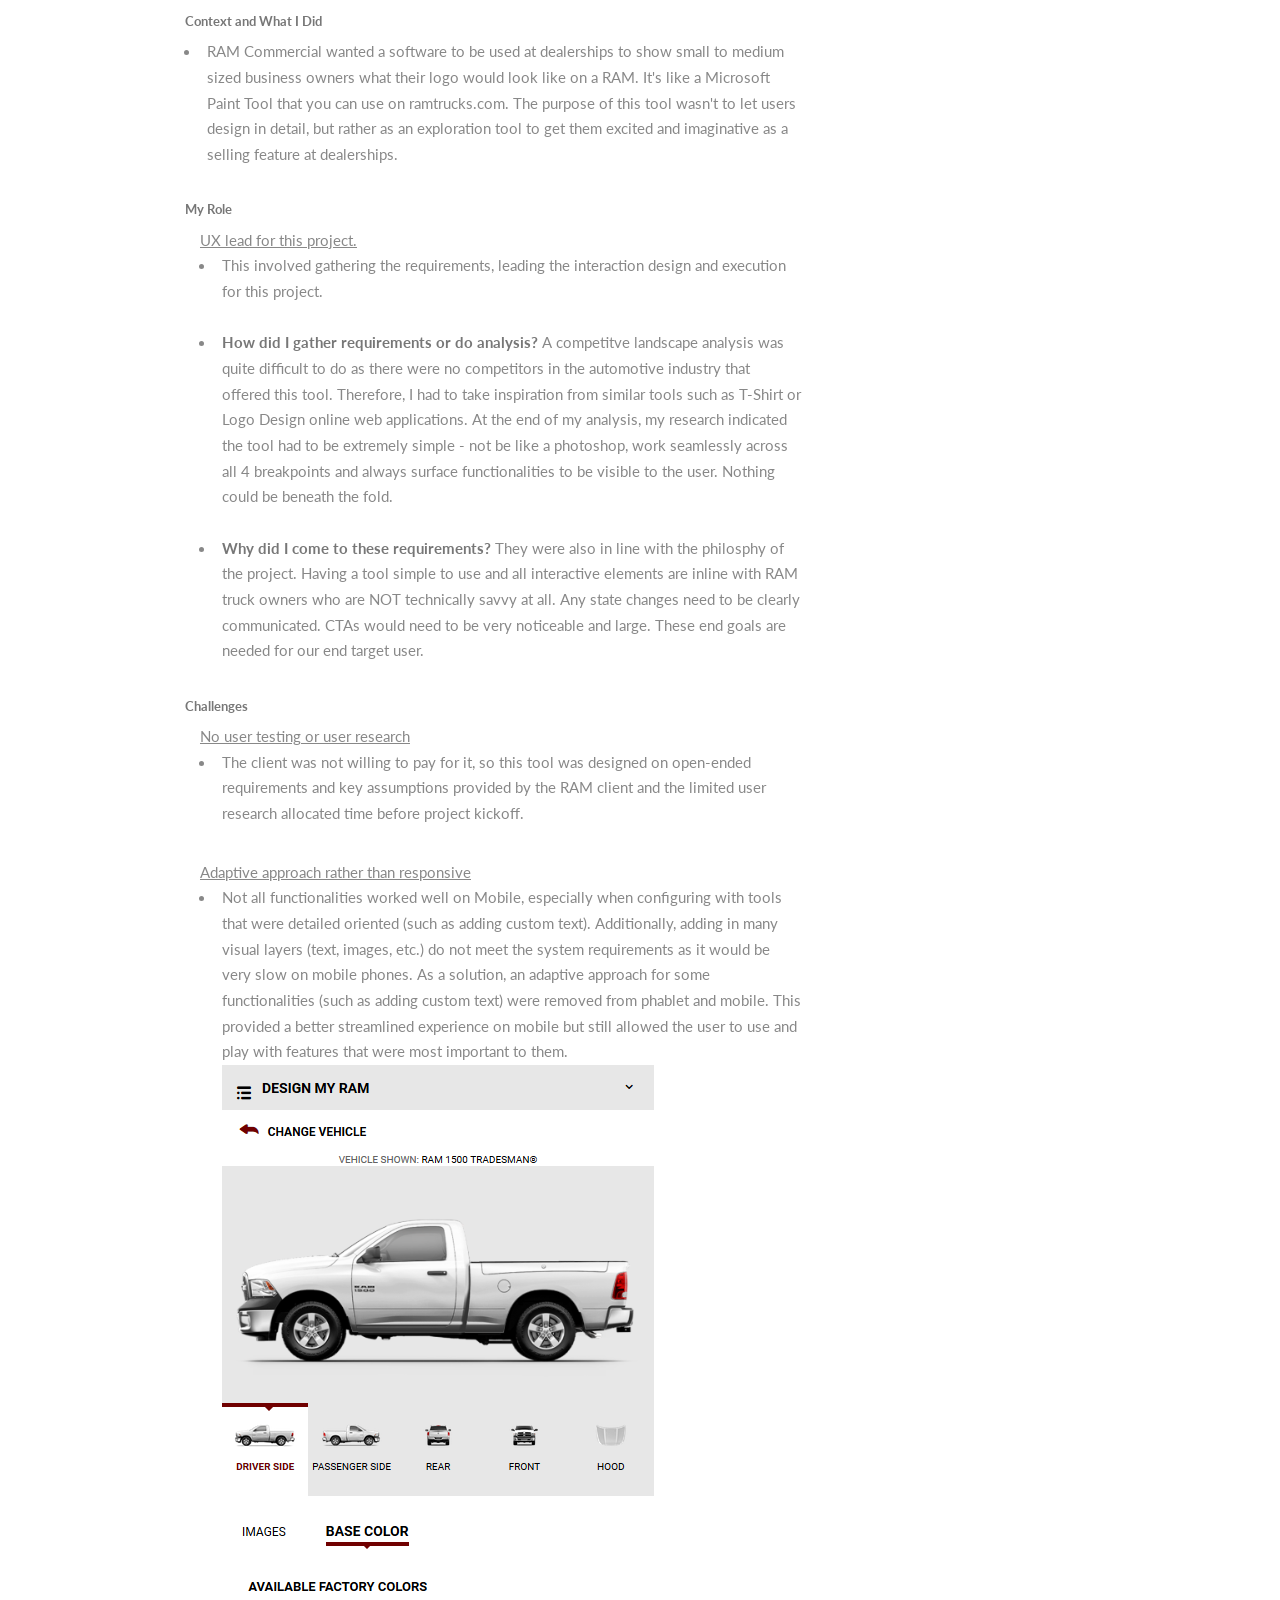
==== commit 6263b0a4: "Commit Fix Images not Loading to Uppercase PNG" ====
--- a/index.html
+++ b/index.html
@@ -268,10 +268,10 @@
 																		To compensate for this, the team modified the hero be adaptive on smaller breakpoints to be tall and narrow.
 																		<br>
 																		Hero Image that is used on all breakpoints in our Responsive Hero:
-																		<a><img src="images/Ugly Jeep Hero.png" alt="Ugly Jeep Hero Image" /></a>
+																		<a><img src="images/Ugly Jeep Hero.PNG" alt="Ugly Jeep Hero Image" /></a>
 																		<br><br>
 																		Hero Image designed to be adaptive:
-																		<a><img src="images/Adaptive RAM Hero.png" alt="Adaptive RAM Hero Image" /></a>
+																		<a><img src="images/Adaptive RAM Hero.PNG" alt="Adaptive RAM Hero Image" /></a>
 																	</li>
 																</ul>
 																	<u>Offshore Development</u>
@@ -311,17 +311,17 @@
 																</li>
 															</ul>
 															<u>Jeep - Desktop Home Page</u>
-															<a class="image"><img src="images/Jeep Home Page.png" alt="Jeep Home Page Example Image" /></a>
+															<a class="image"><img src="images/Jeep Home Page.PNG" alt="Jeep Home Page Example Image" /></a>
 															<br><br>
 															<u>Chrysler - Desktop Home Page</u>
-															<a class="image"><img src="images/Chrysler Home Page.png" alt="Chrysler Home Page Example Image" /></a>
+															<a class="image"><img src="images/Chrysler Home Page.PNG" alt="Chrysler Home Page Example Image" /></a>
 															<br><br>
 															<u>Fiat - Tablet Home Page</u>
-															<a class="image"><img src="images/Fiat Home Page.png" alt="Fiat Home Page Example Image" /></a>
+															<a class="image"><img src="images/Fiat Home Page.PNG" alt="Fiat Home Page Example Image" /></a>
 															<br><br>
 															<u>RamTrucks - Mobile Home Page</u>
 															<br>
-															<a><img src="images/RAM Home Page.png" alt="RAM Trucks HOme Page Example Image" /></a>
+															<a><img src="images/RAM Home Page.PNG" alt="RAM Trucks HOme Page Example Image" /></a>
 															<br><br>
 															<a href="#" class="image"><img src="images/Line Breaker.png" alt="" /></a>
 												</div>
@@ -330,7 +330,7 @@
 									<section id = "International">
 										<article>
 											<h4>Designing 300 sites in 2 months with FCA International</h4>
-											<a class="image"><img src="images/Jeep_Japan.png" alt="Jeep Japan" /></a>
+											<a class="image"><img src="images/Jeep_Japan.PNG" alt="Jeep Japan" /></a>
 											<div class="inner">
 												<br>
 												<ul>
@@ -478,7 +478,7 @@
 											<h4>Other Projects</h4>
 											<div class="inner">
 												<h5>RAM Commercial Custom Graphics Tool</h5>
-												<a class="image"><img src="images/Logoizer.png" alt="RAM Commercial Custom Graphics Tool" /></a>
+												<a class="image"><img src="images/Logoizer.PNG" alt="RAM Commercial Custom Graphics Tool" /></a>
 												<div class="inner">
 													<br>
 													<h5>Context and What I Did</h5>
@@ -538,7 +538,7 @@
 																a better streamlined experience on mobile but still allowed the user to use and play with features that were most 
 																important to them.
 																<br>
-																<a><img src="images/Logoizer Mobile.png" alt="RAM Commercial Custom Graphics Tool Mobile"/></a>
+																<a><img src="images/Logoizer Mobile.PNG" alt="RAM Commercial Custom Graphics Tool Mobile"/></a>
 															</li>
 														</ul>
 													</ul>
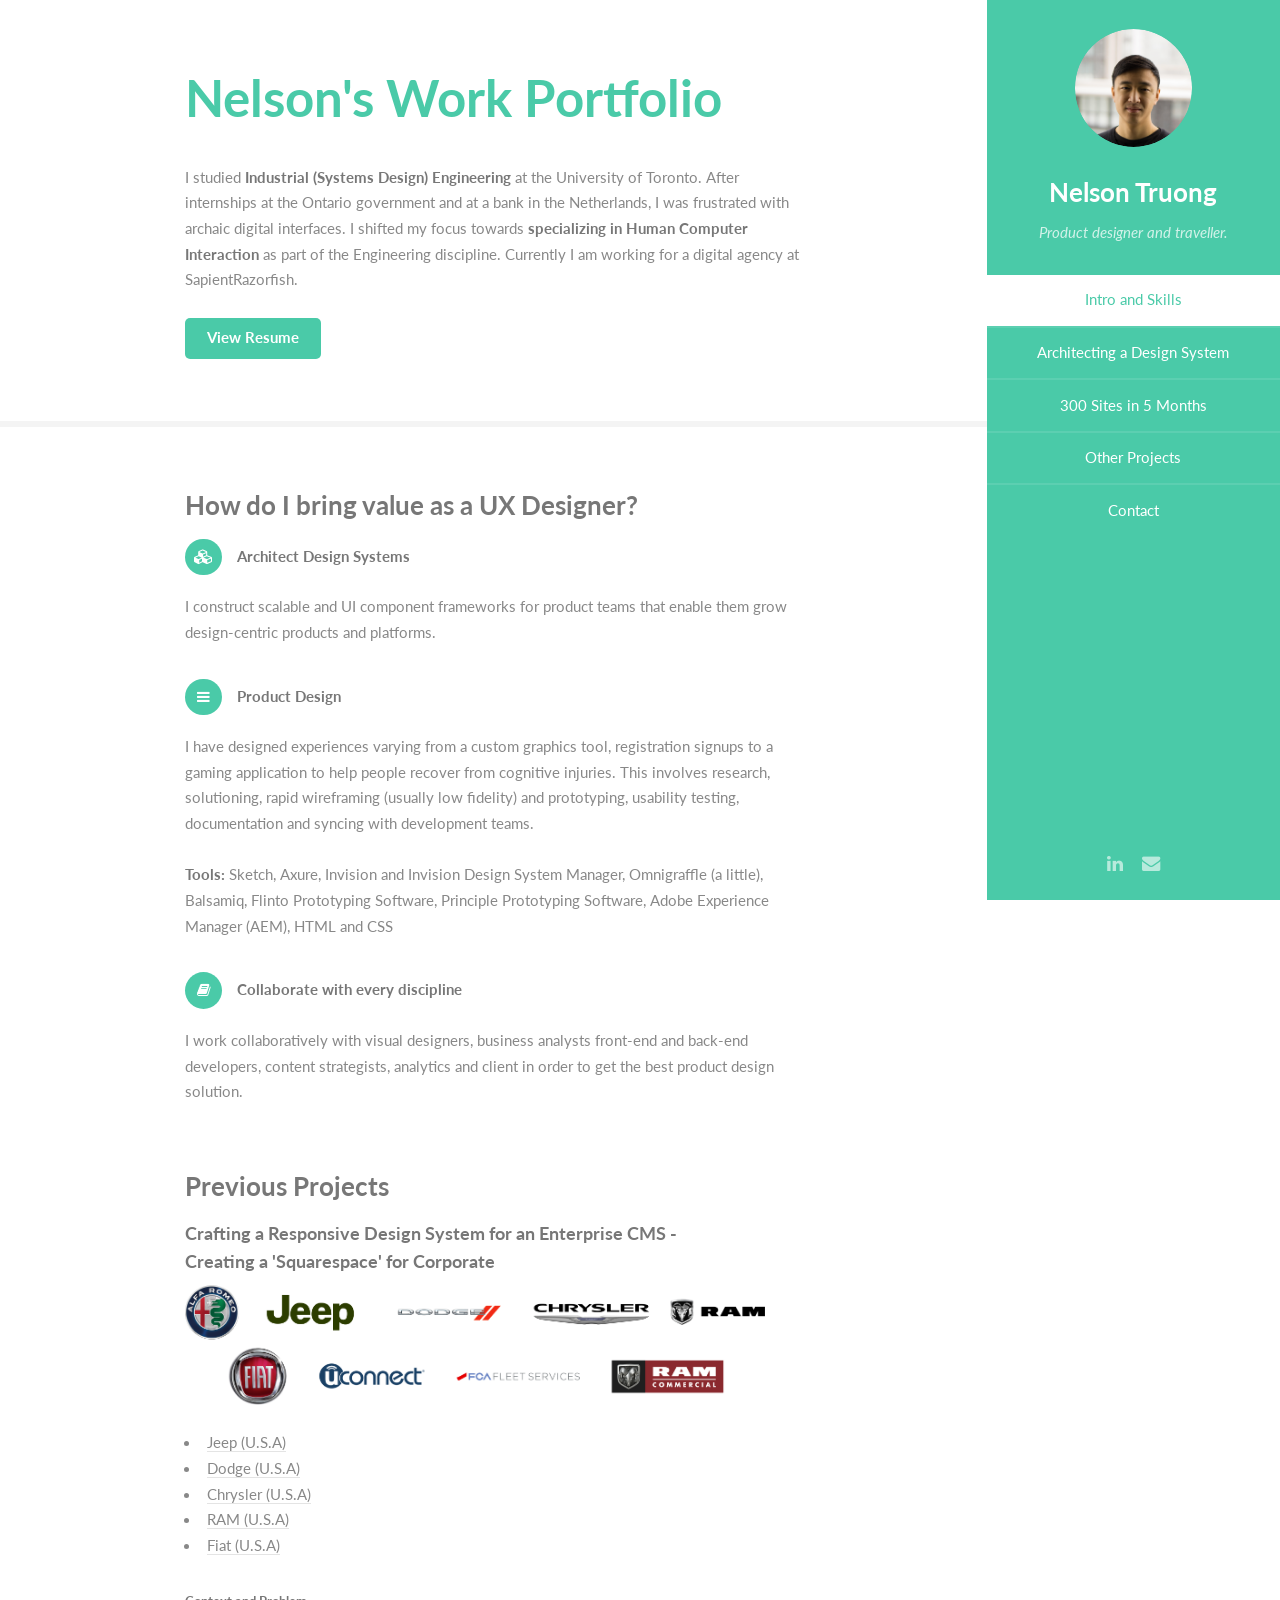
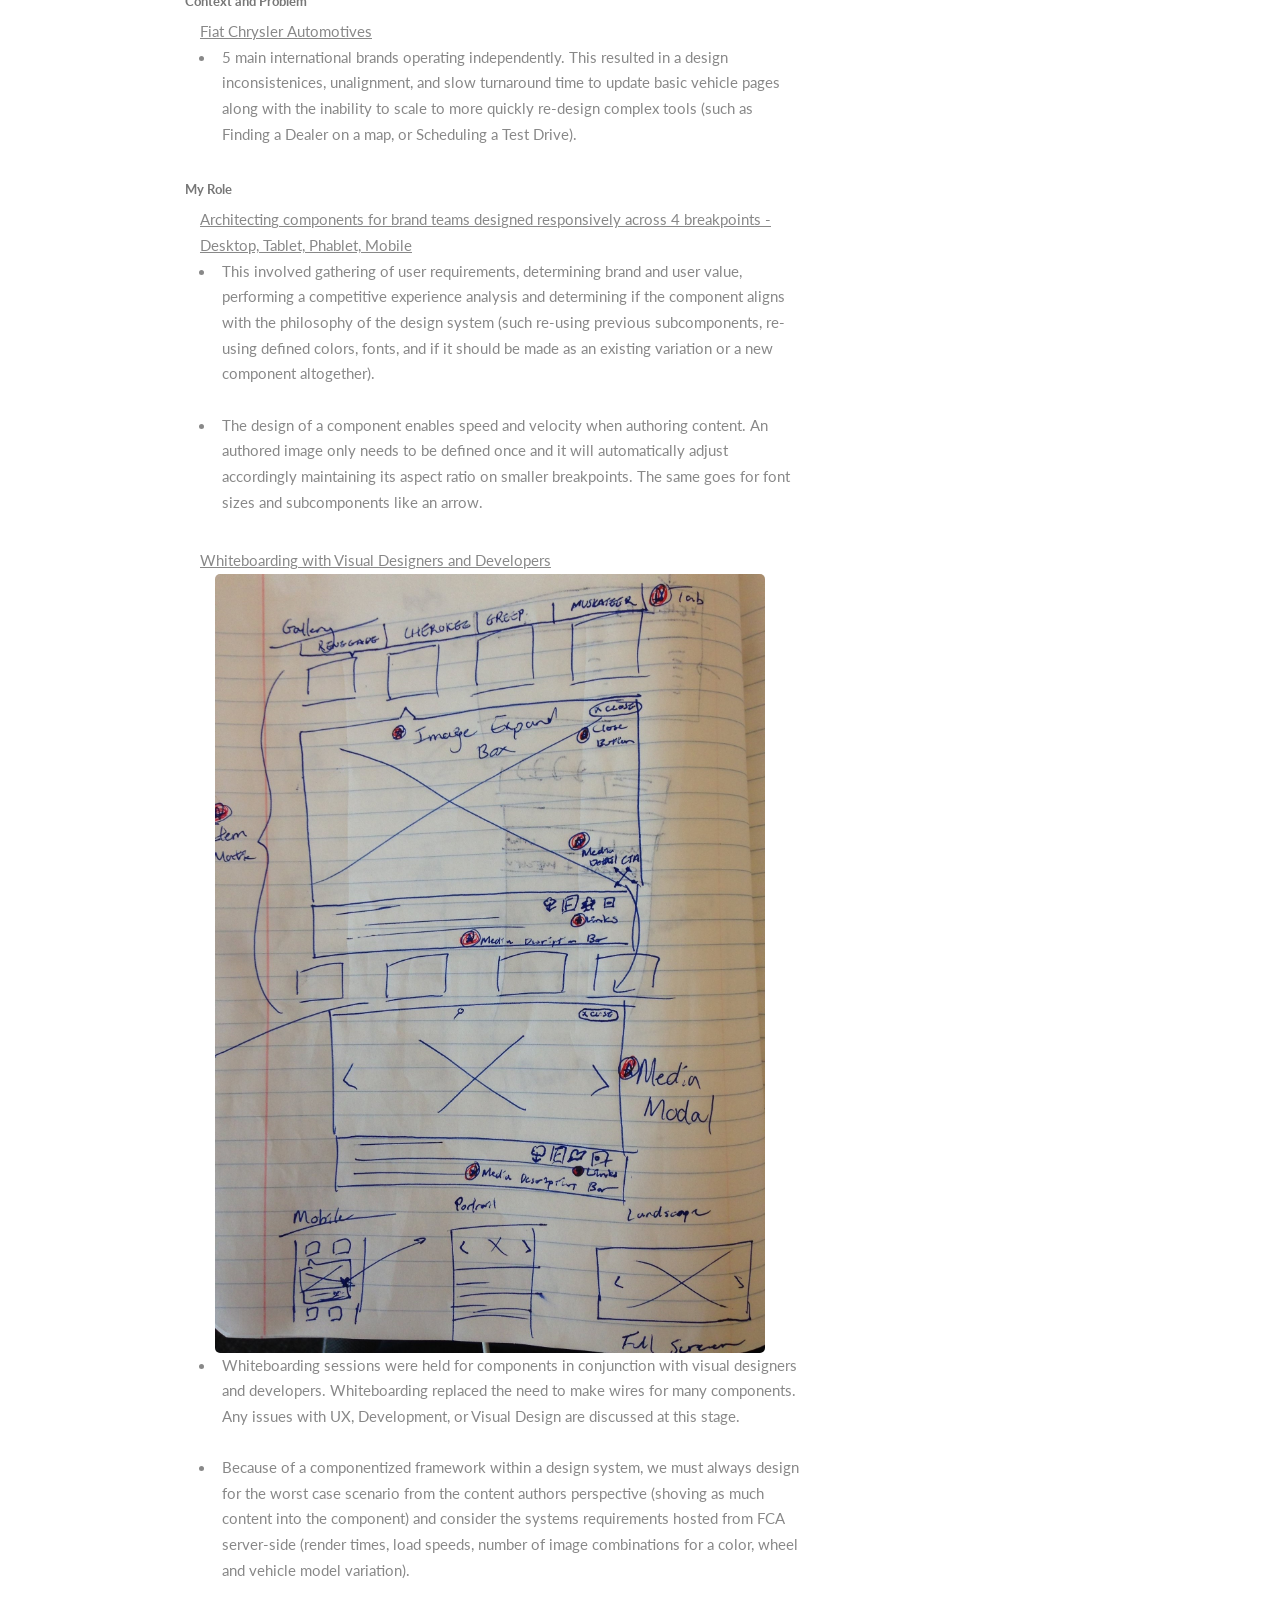
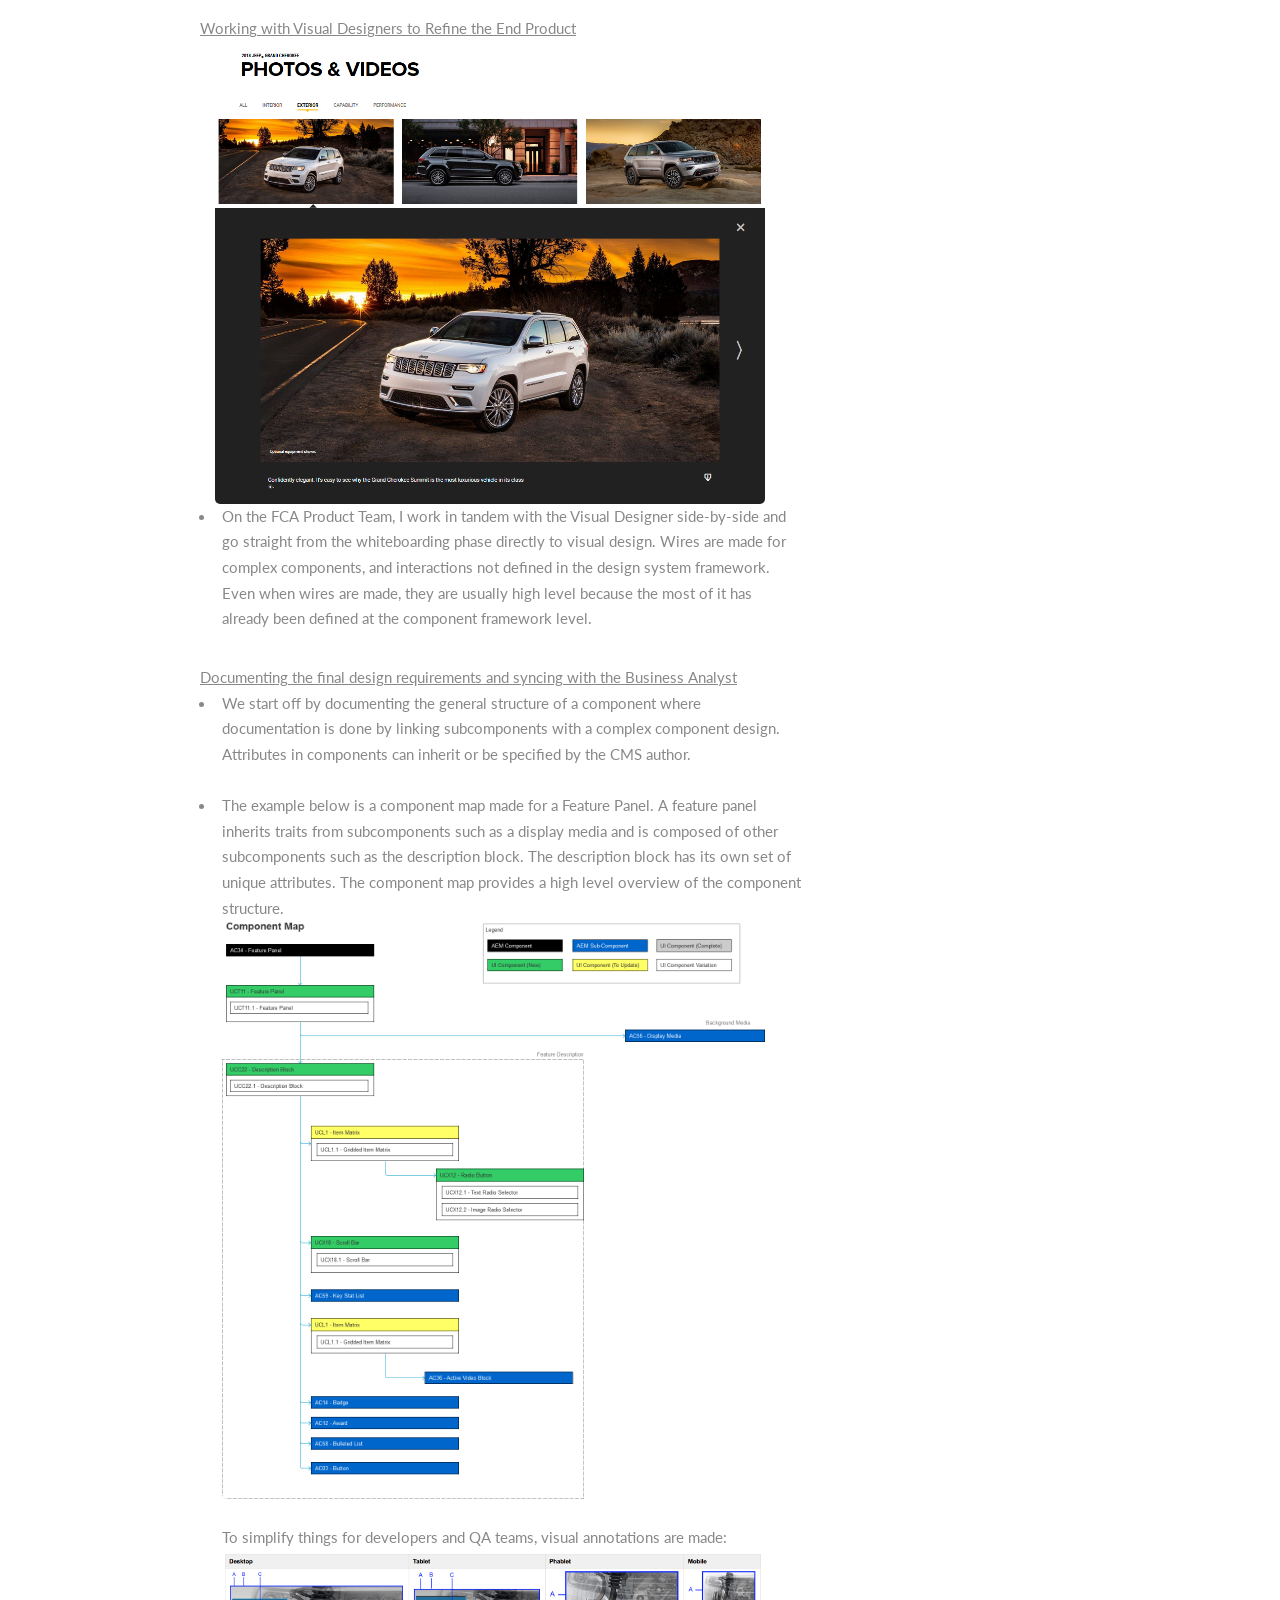
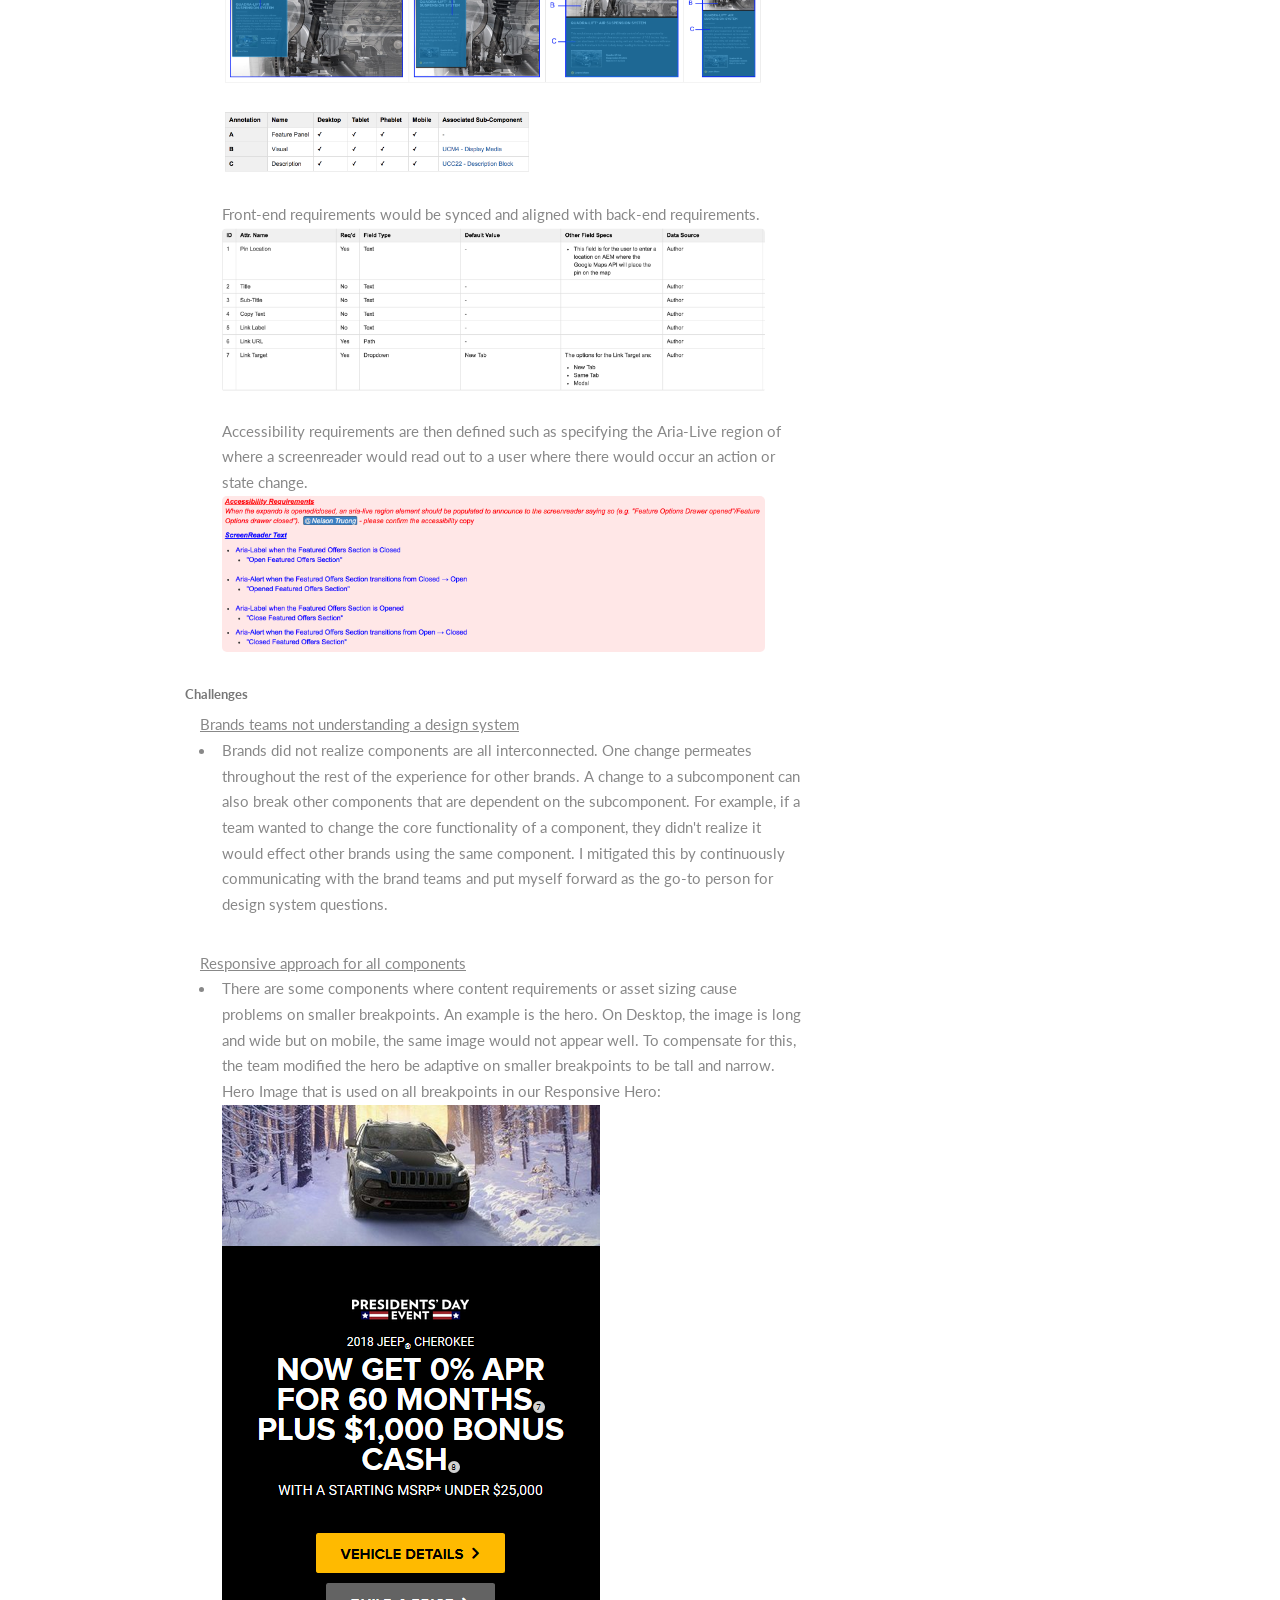
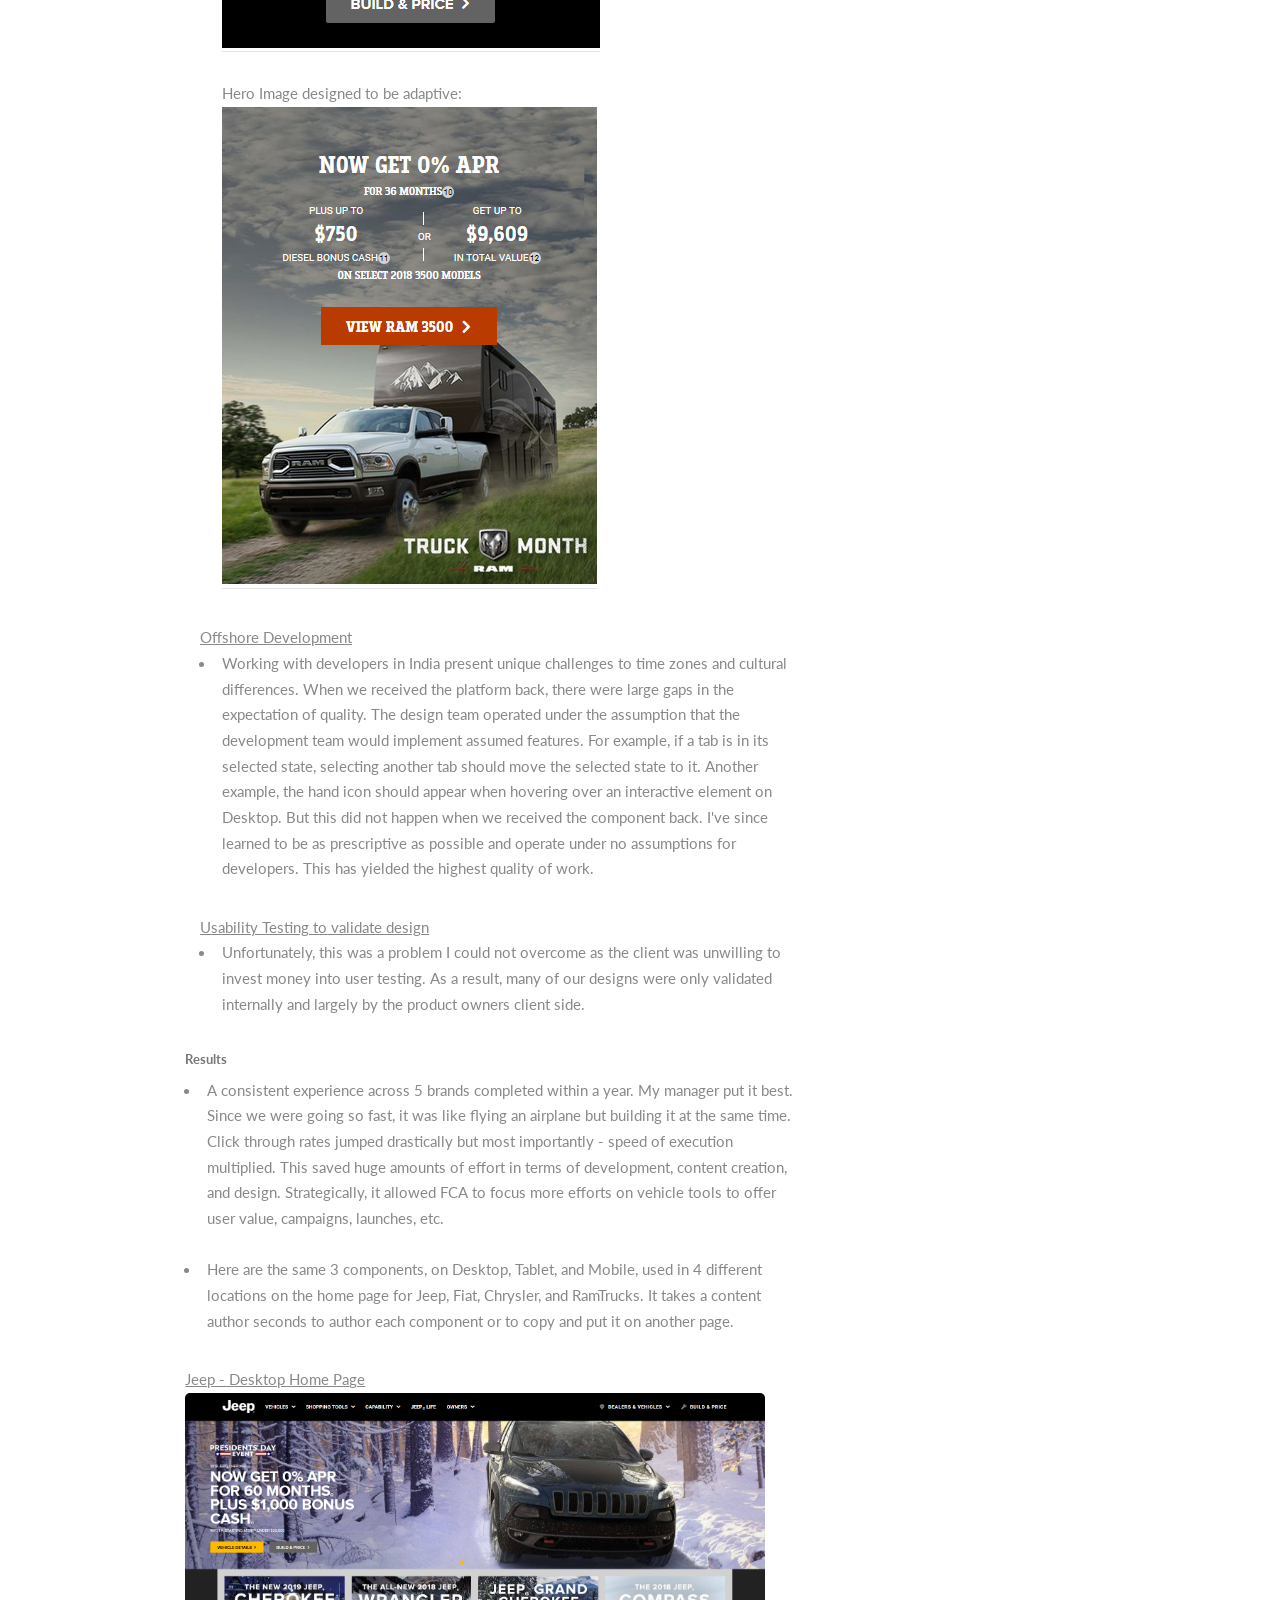
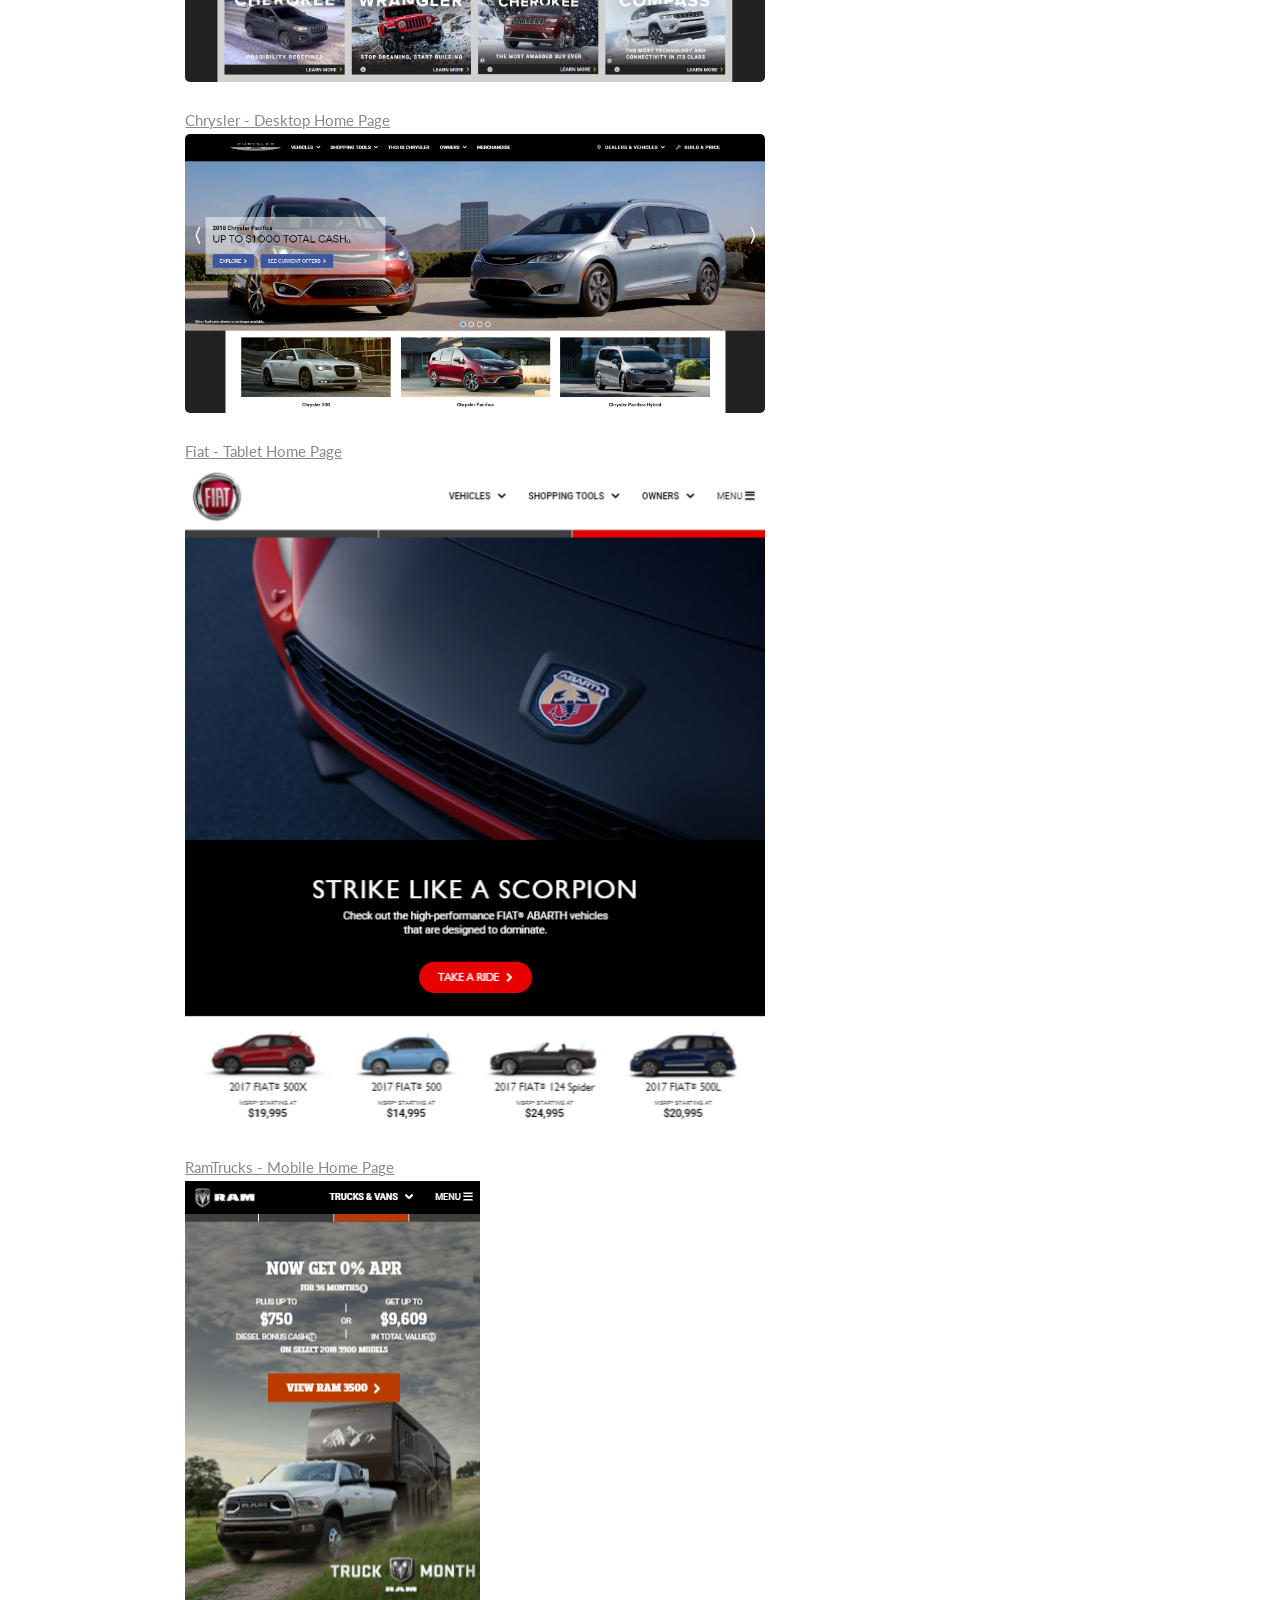
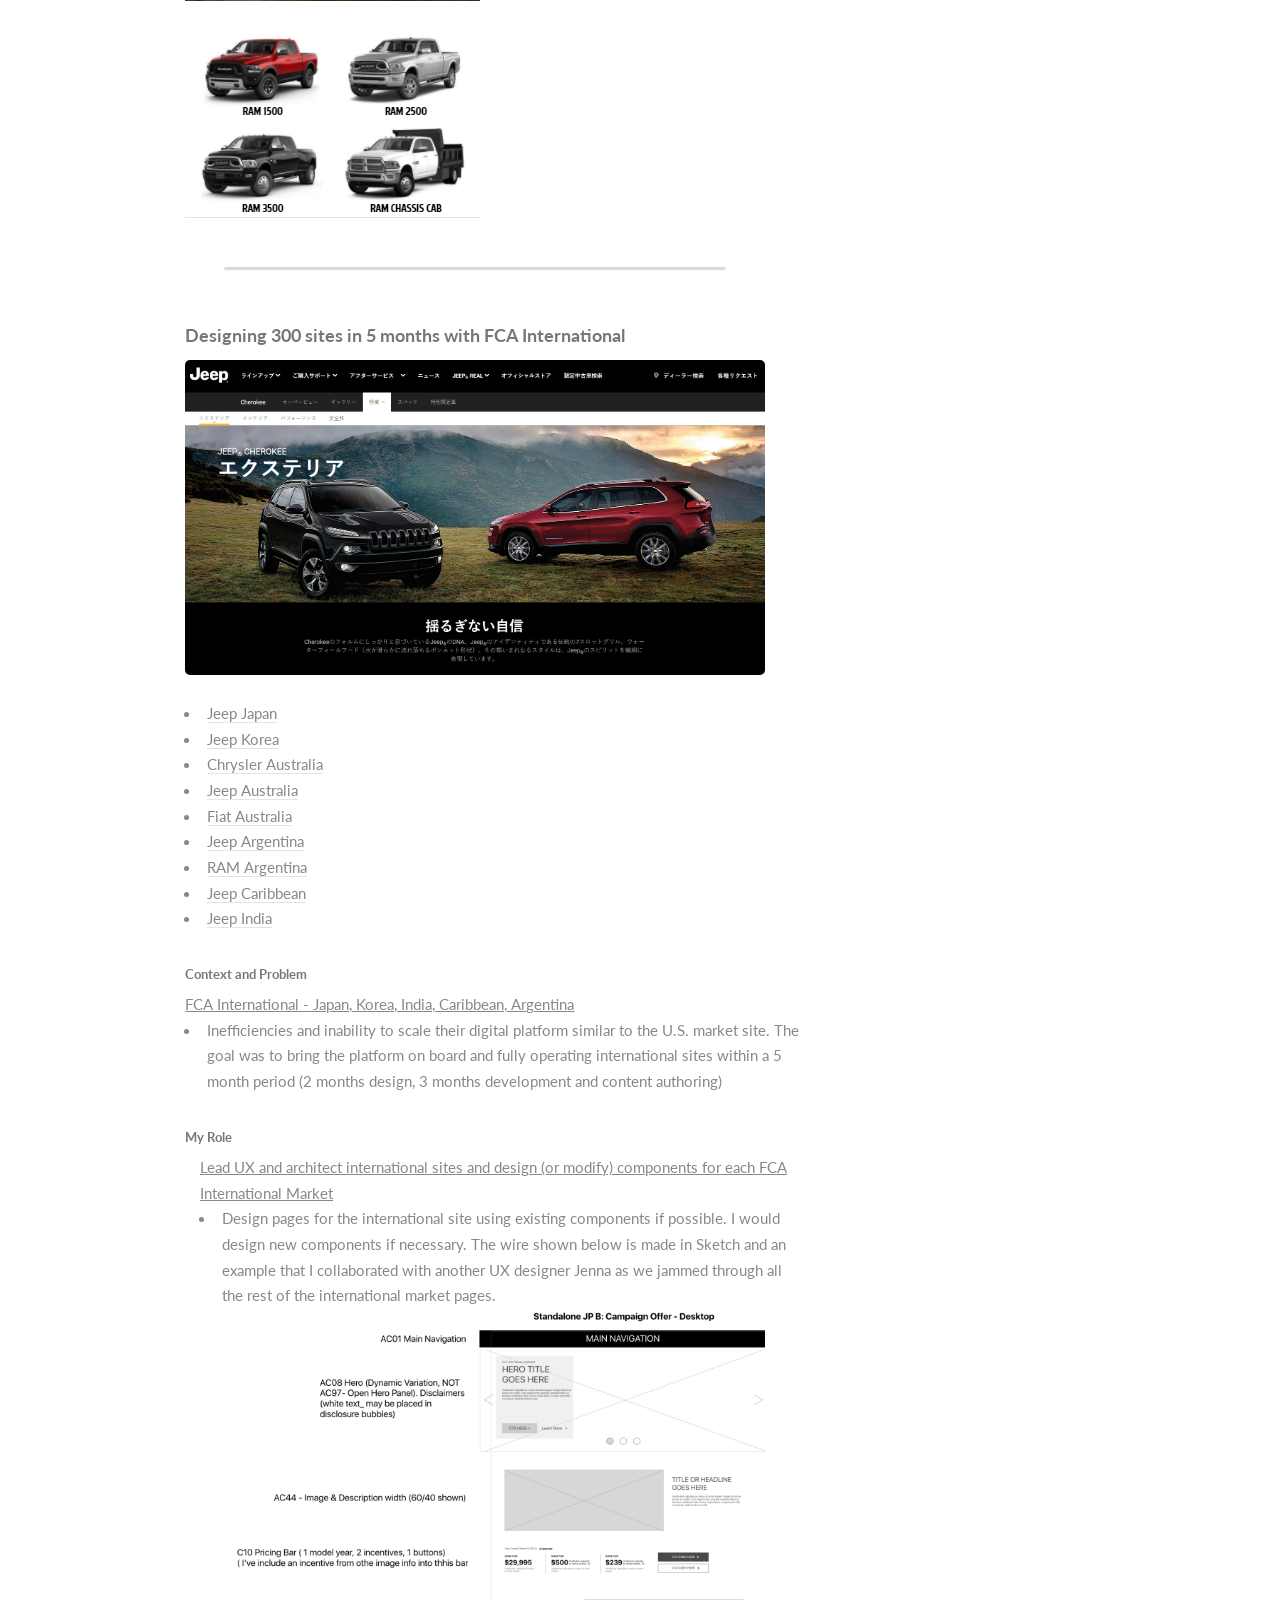
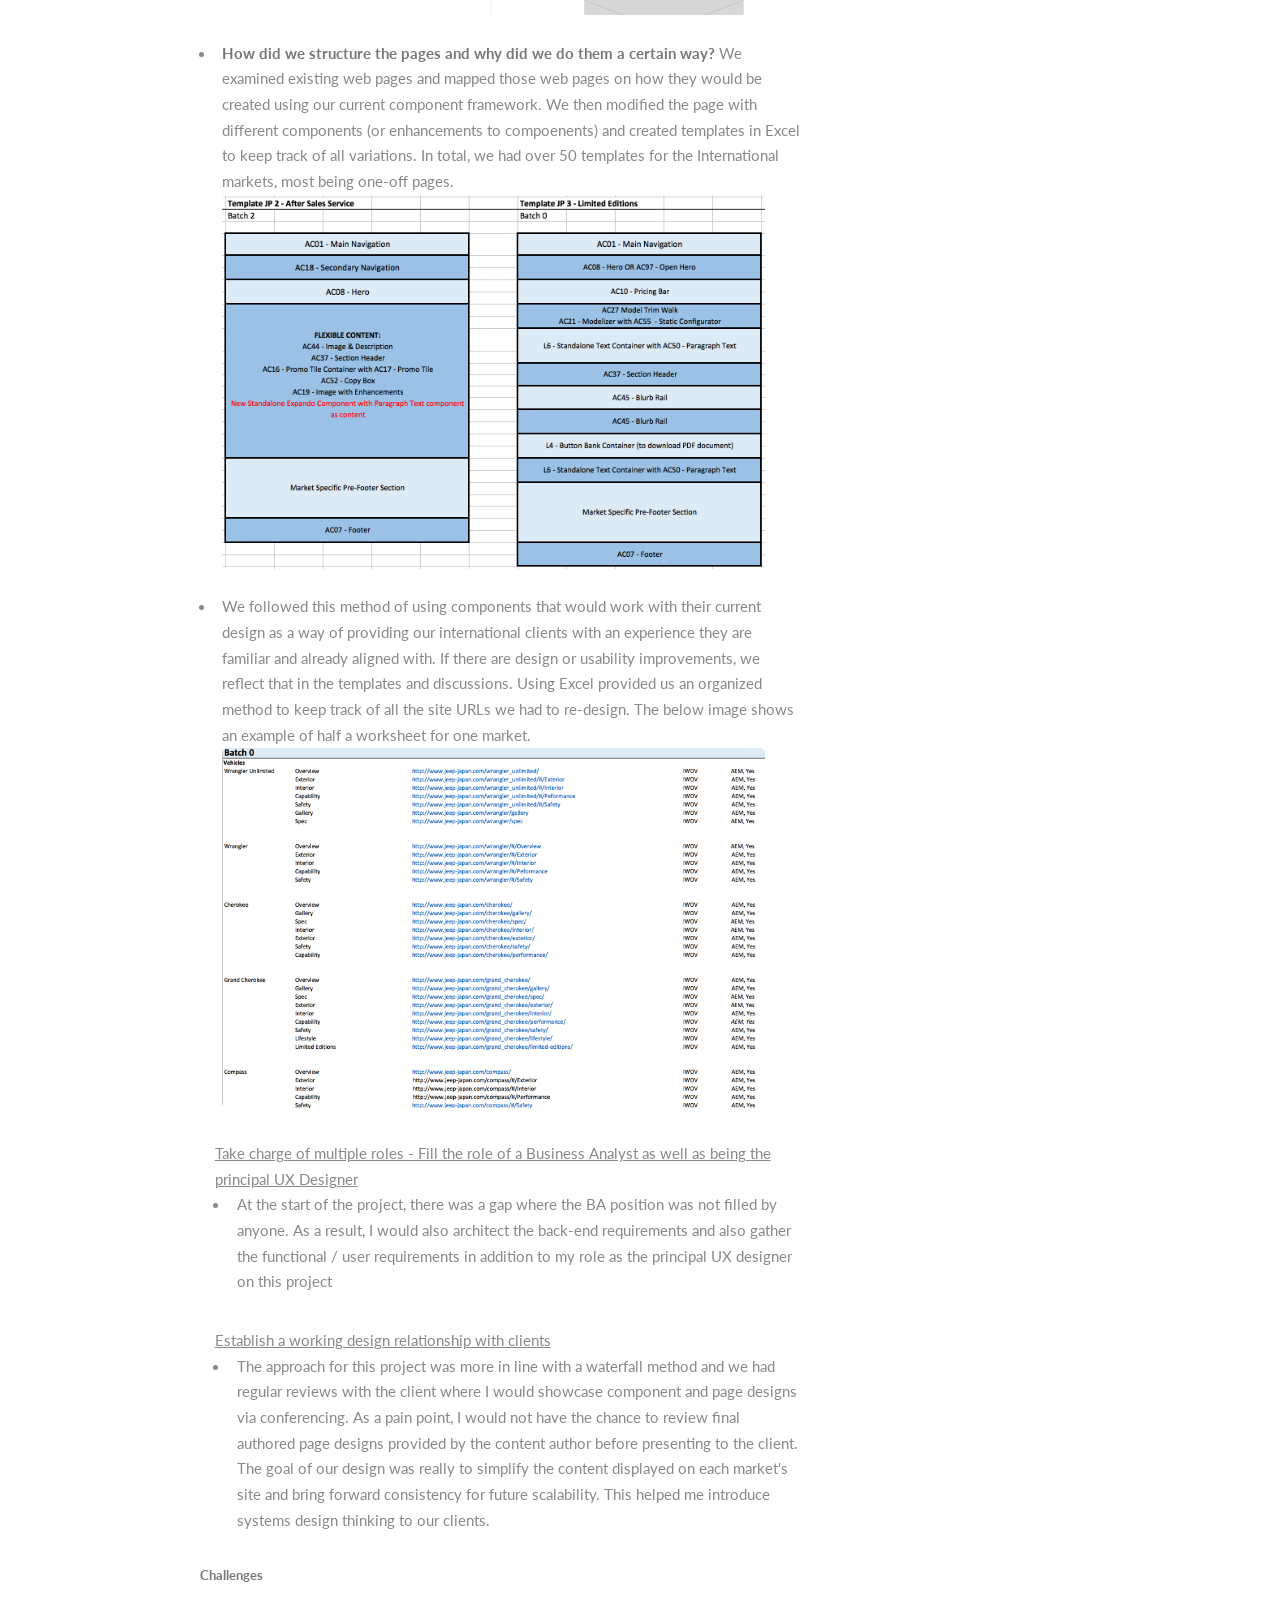
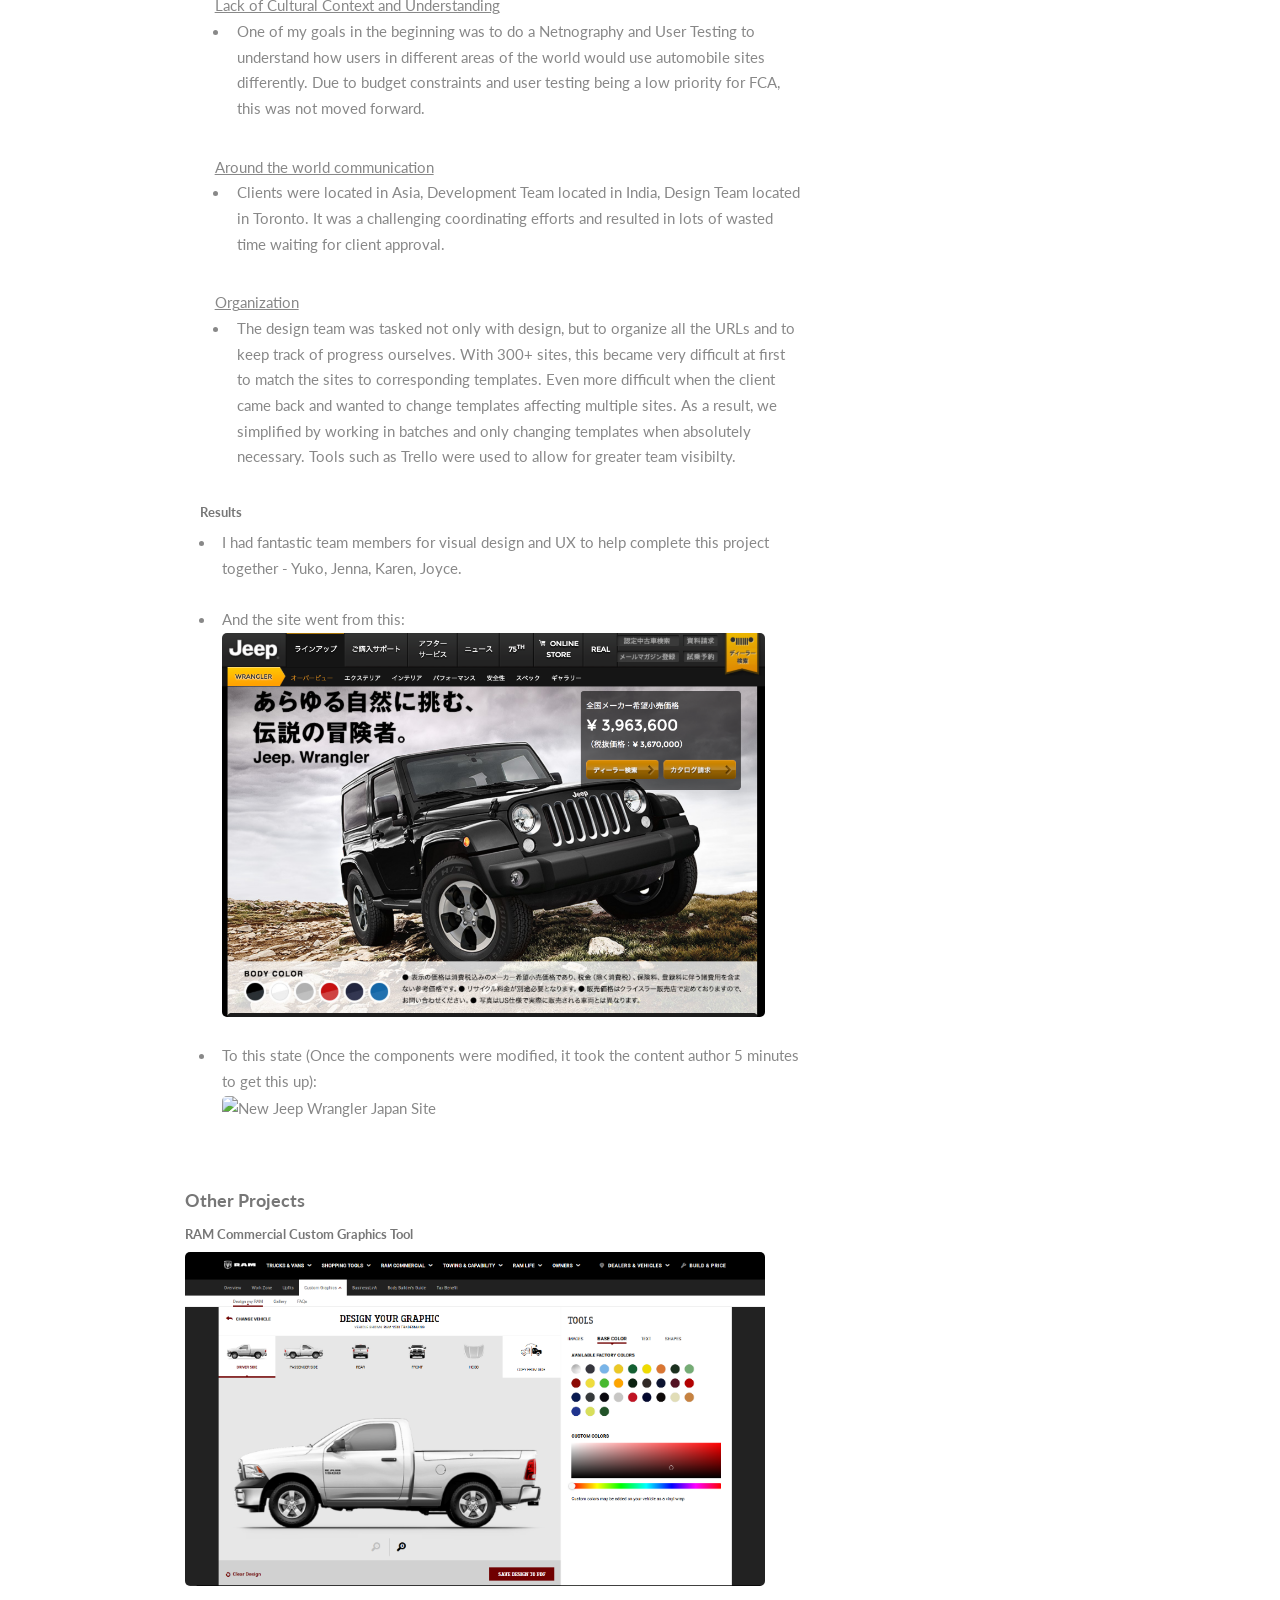
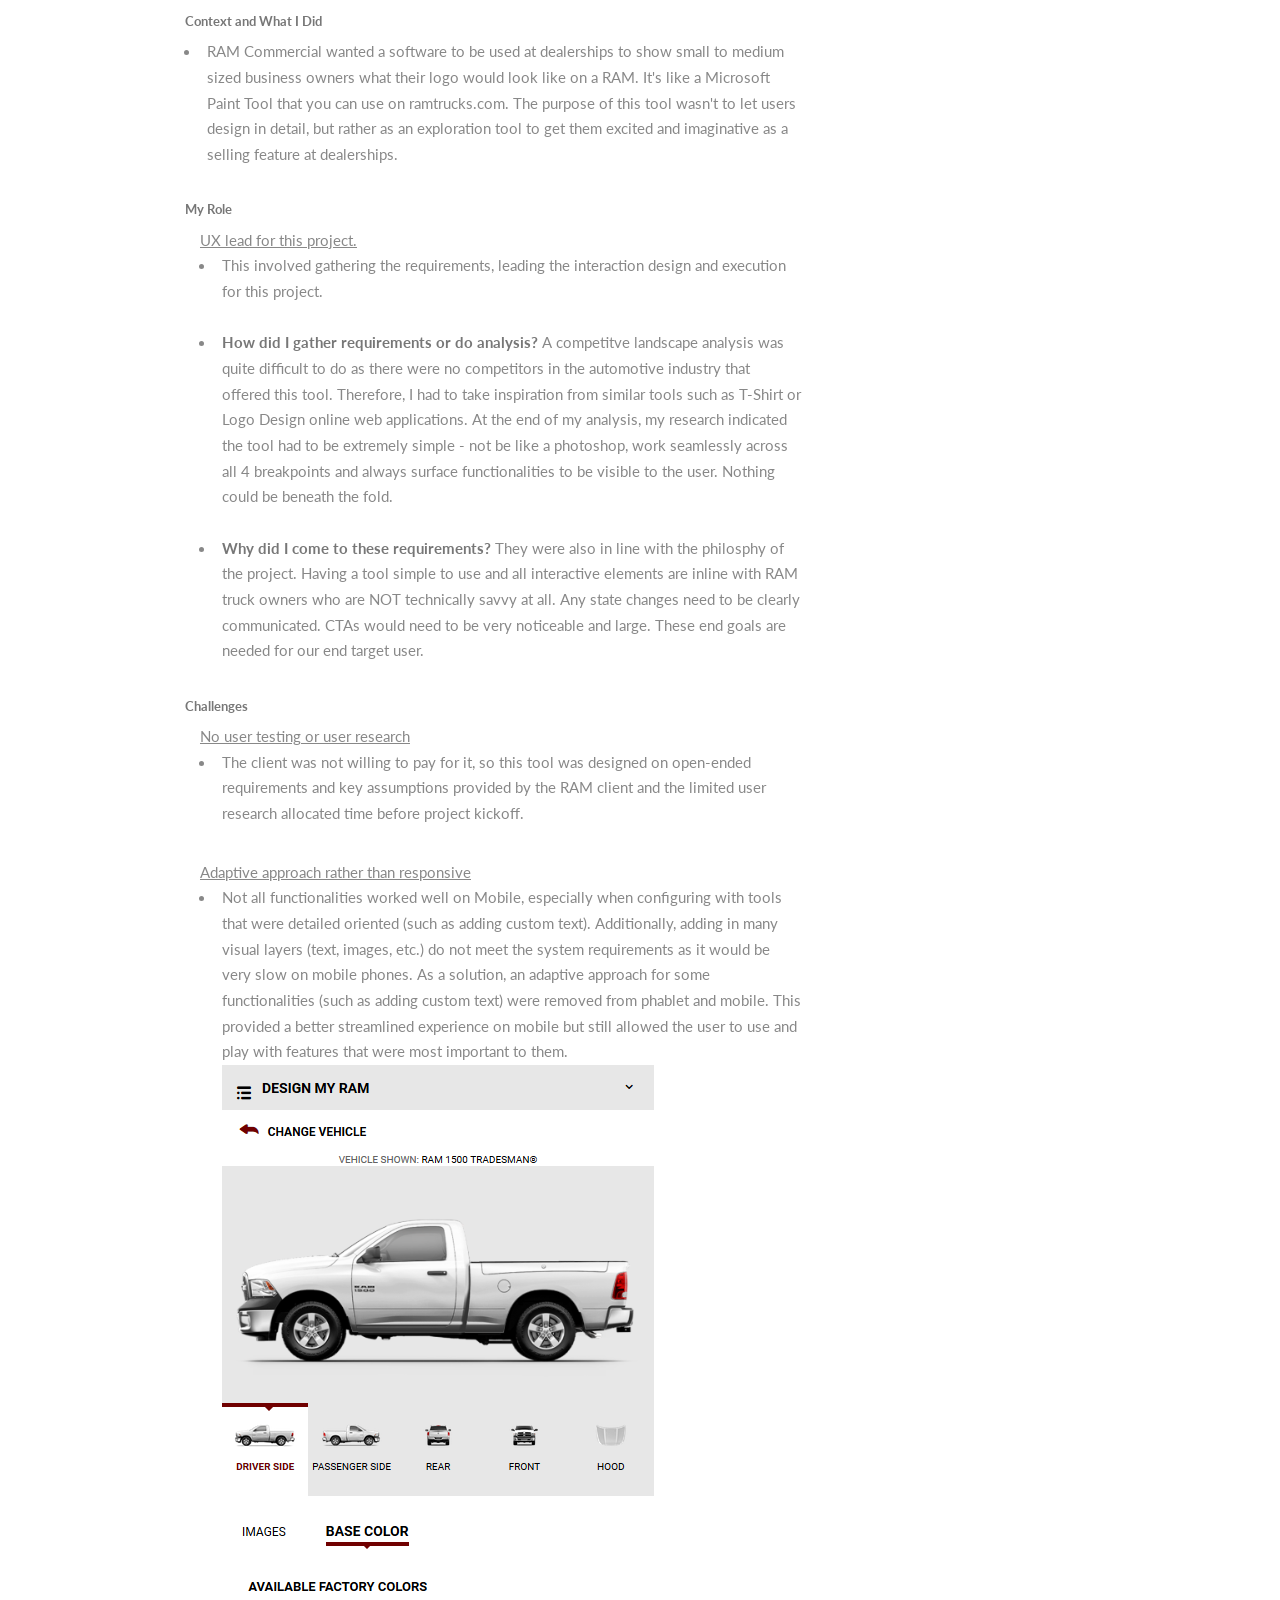
==== commit 860180eb: "Changed to 5 months" ====
--- a/index.html
+++ b/index.html
@@ -34,6 +34,15 @@
 				</CENTER> -->
 
 	<head>
+		<!-- Global site tag (gtag.js) - Google Analytics -->
+		<script async src="https://www.googletagmanager.com/gtag/js?id=UA-115204820-1"></script>
+		<script>
+			window.dataLayer = window.dataLayer || [];
+			function gtag(){dataLayer.push(arguments);}
+			gtag('js', new Date());
+			gtag('config', 'UA-115204820-1');
+		</script>
+
 		<title>Nelson Truong</title>
 		<meta charset="utf-8" />
 		<meta name="viewport" content="width=device-width, initial-scale=1" />
@@ -53,7 +62,7 @@
 					<ul>
 						<li><a href="#About" class="active">Intro and Skills</a></li>
 						<li><a href="#DesignSystem">Architecting a Design System</a></li>
-						<li><a href="#International">300 Sites in 2 Months</a></li>
+						<li><a href="#International">300 Sites in 5 Months</a></li>
 						<li><a href="#Other">Other Projects</a></li>
 						<li><a href="#Contact">Contact</a></li>
 					</ul>
@@ -329,7 +338,7 @@
 										</article>
 									<section id = "International">
 										<article>
-											<h4>Designing 300 sites in 2 months with FCA International</h4>
+											<h4>Designing 300 sites in 5 months with FCA International</h4>
 											<a class="image"><img src="images/Jeep_Japan.PNG" alt="Jeep Japan" /></a>
 											<div class="inner">
 												<br>
